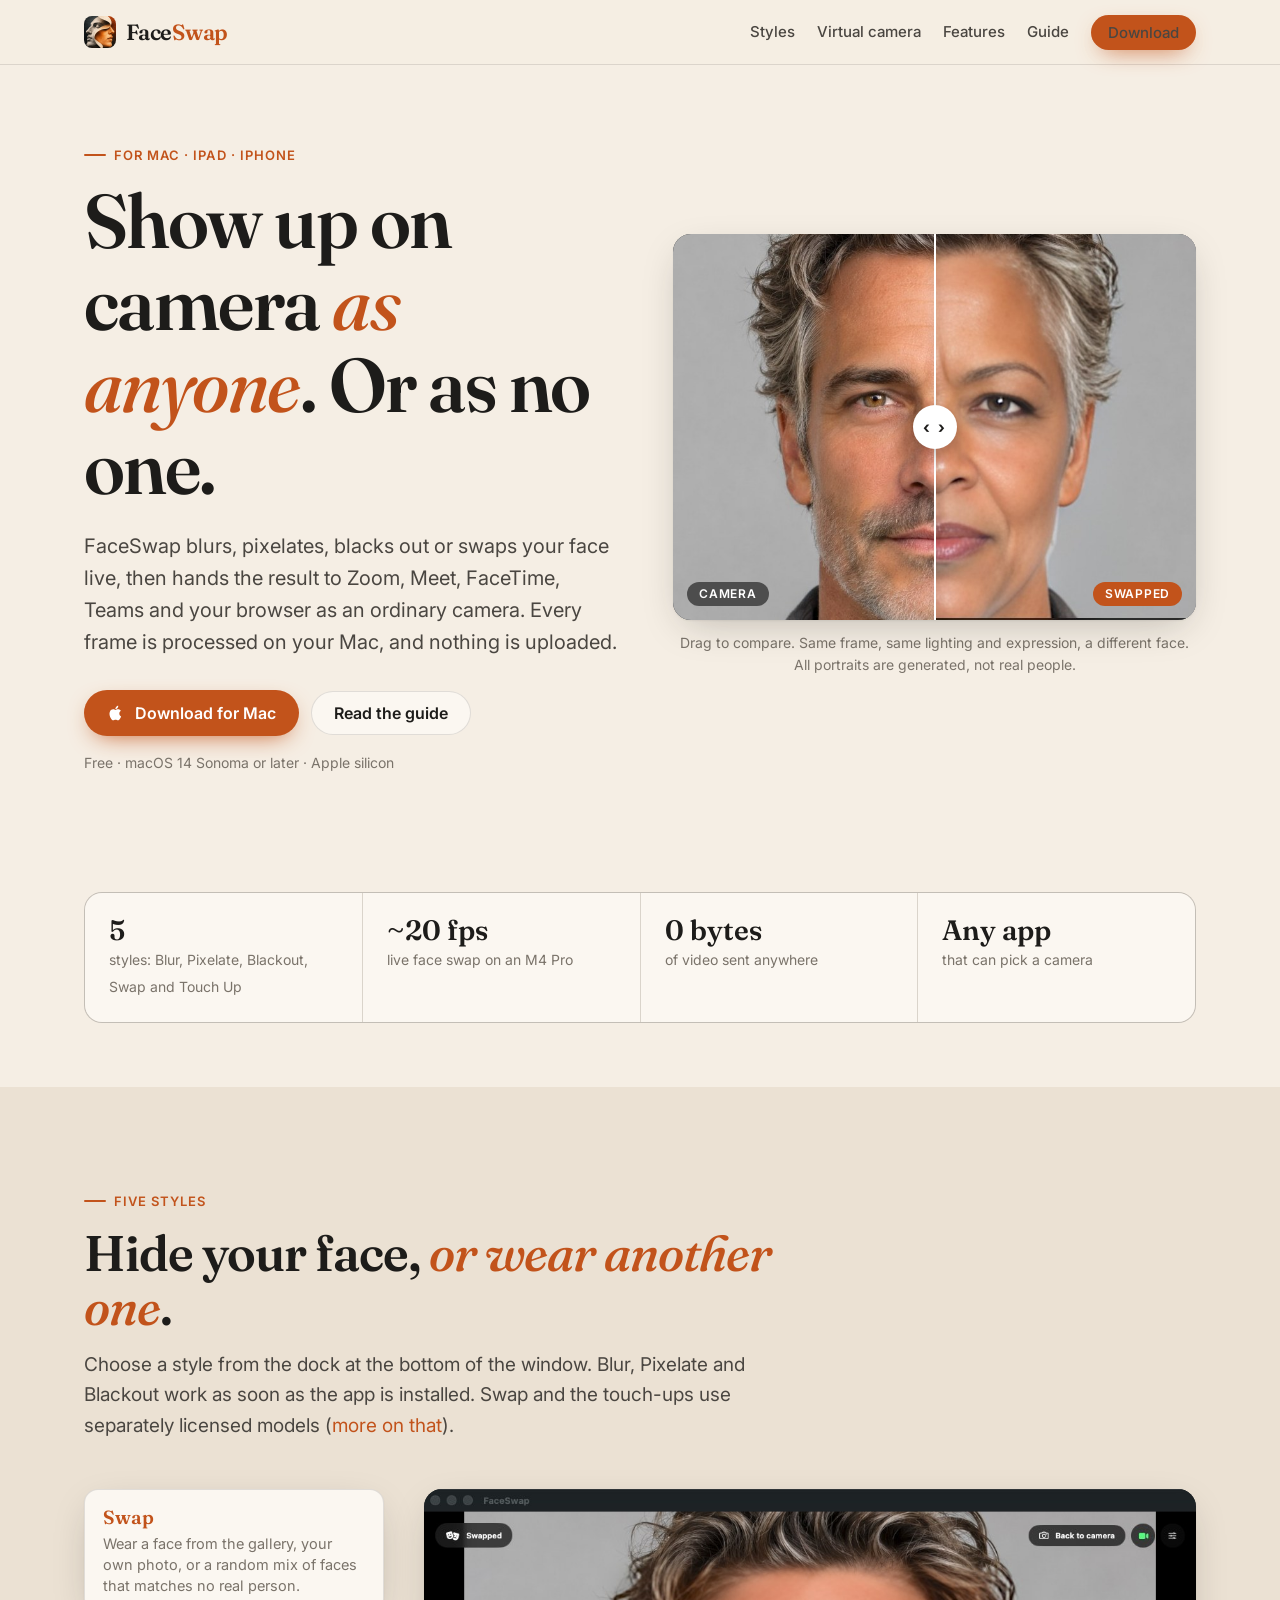
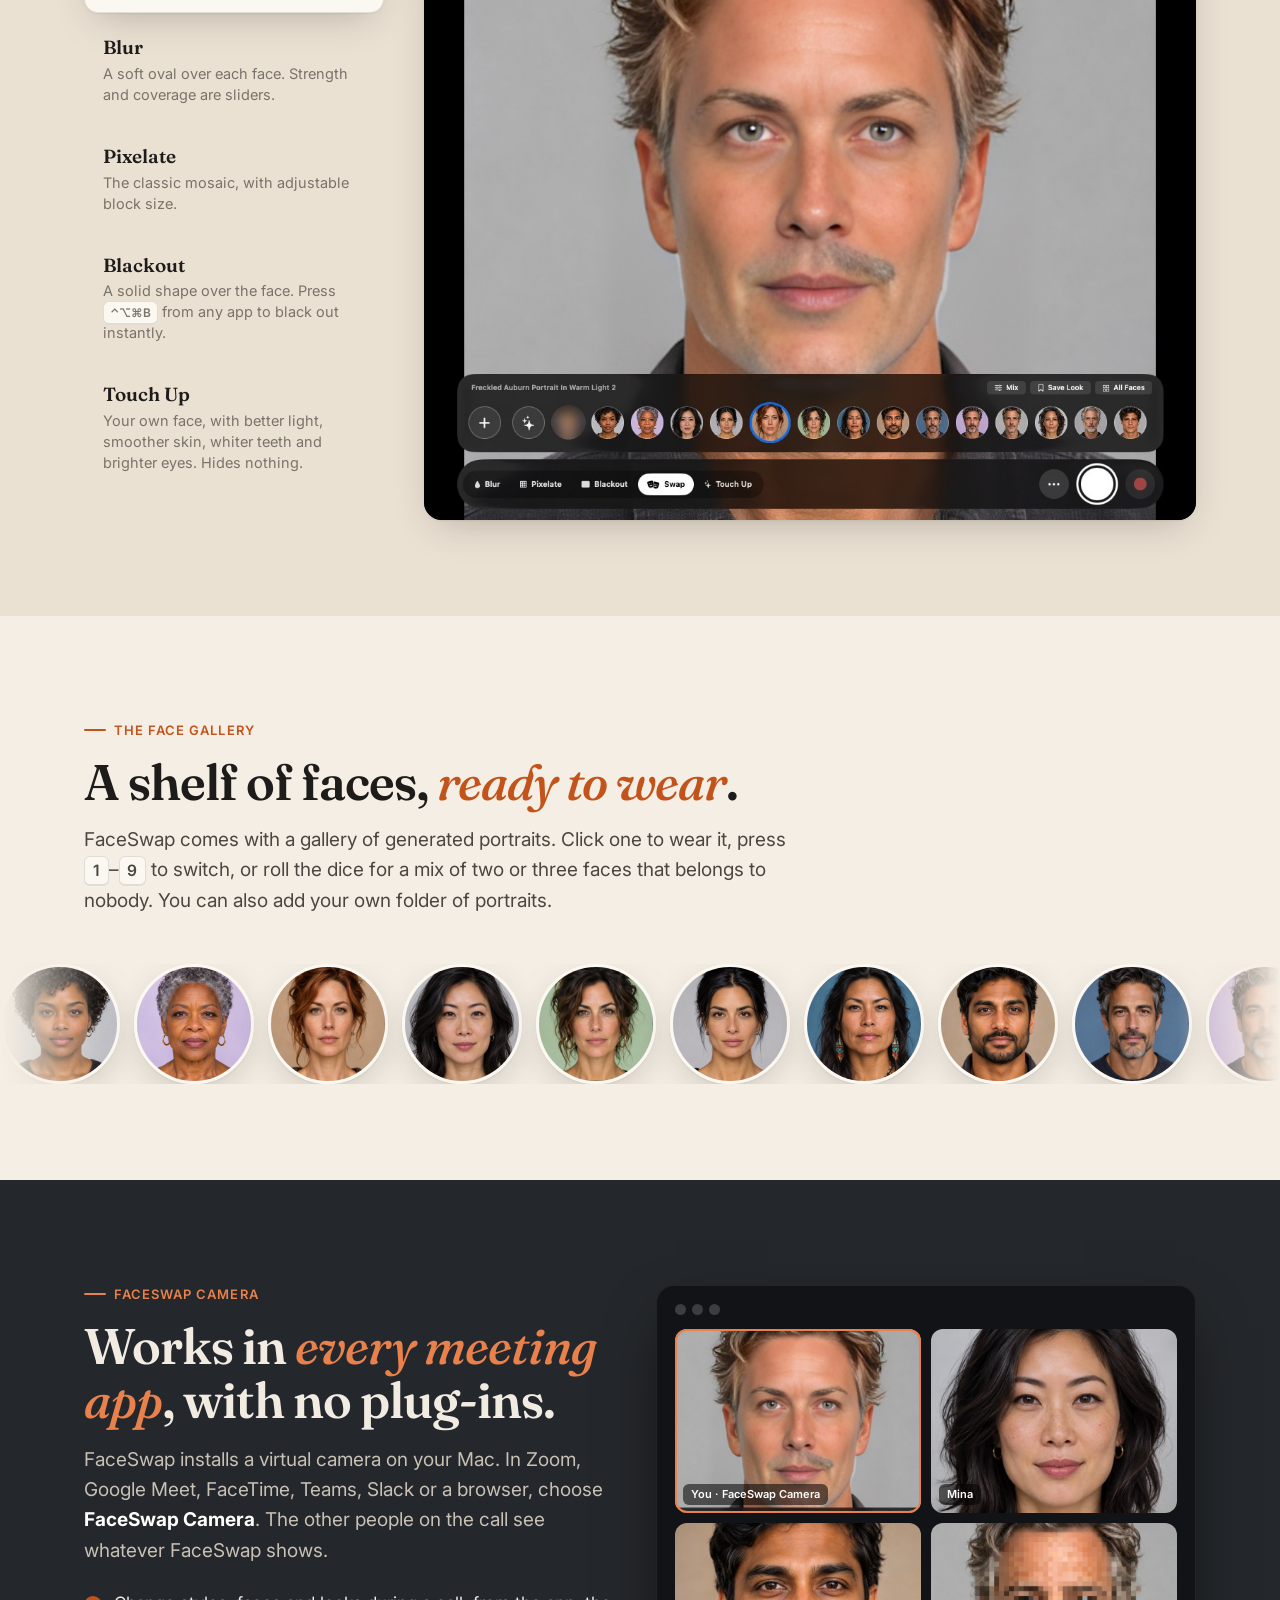
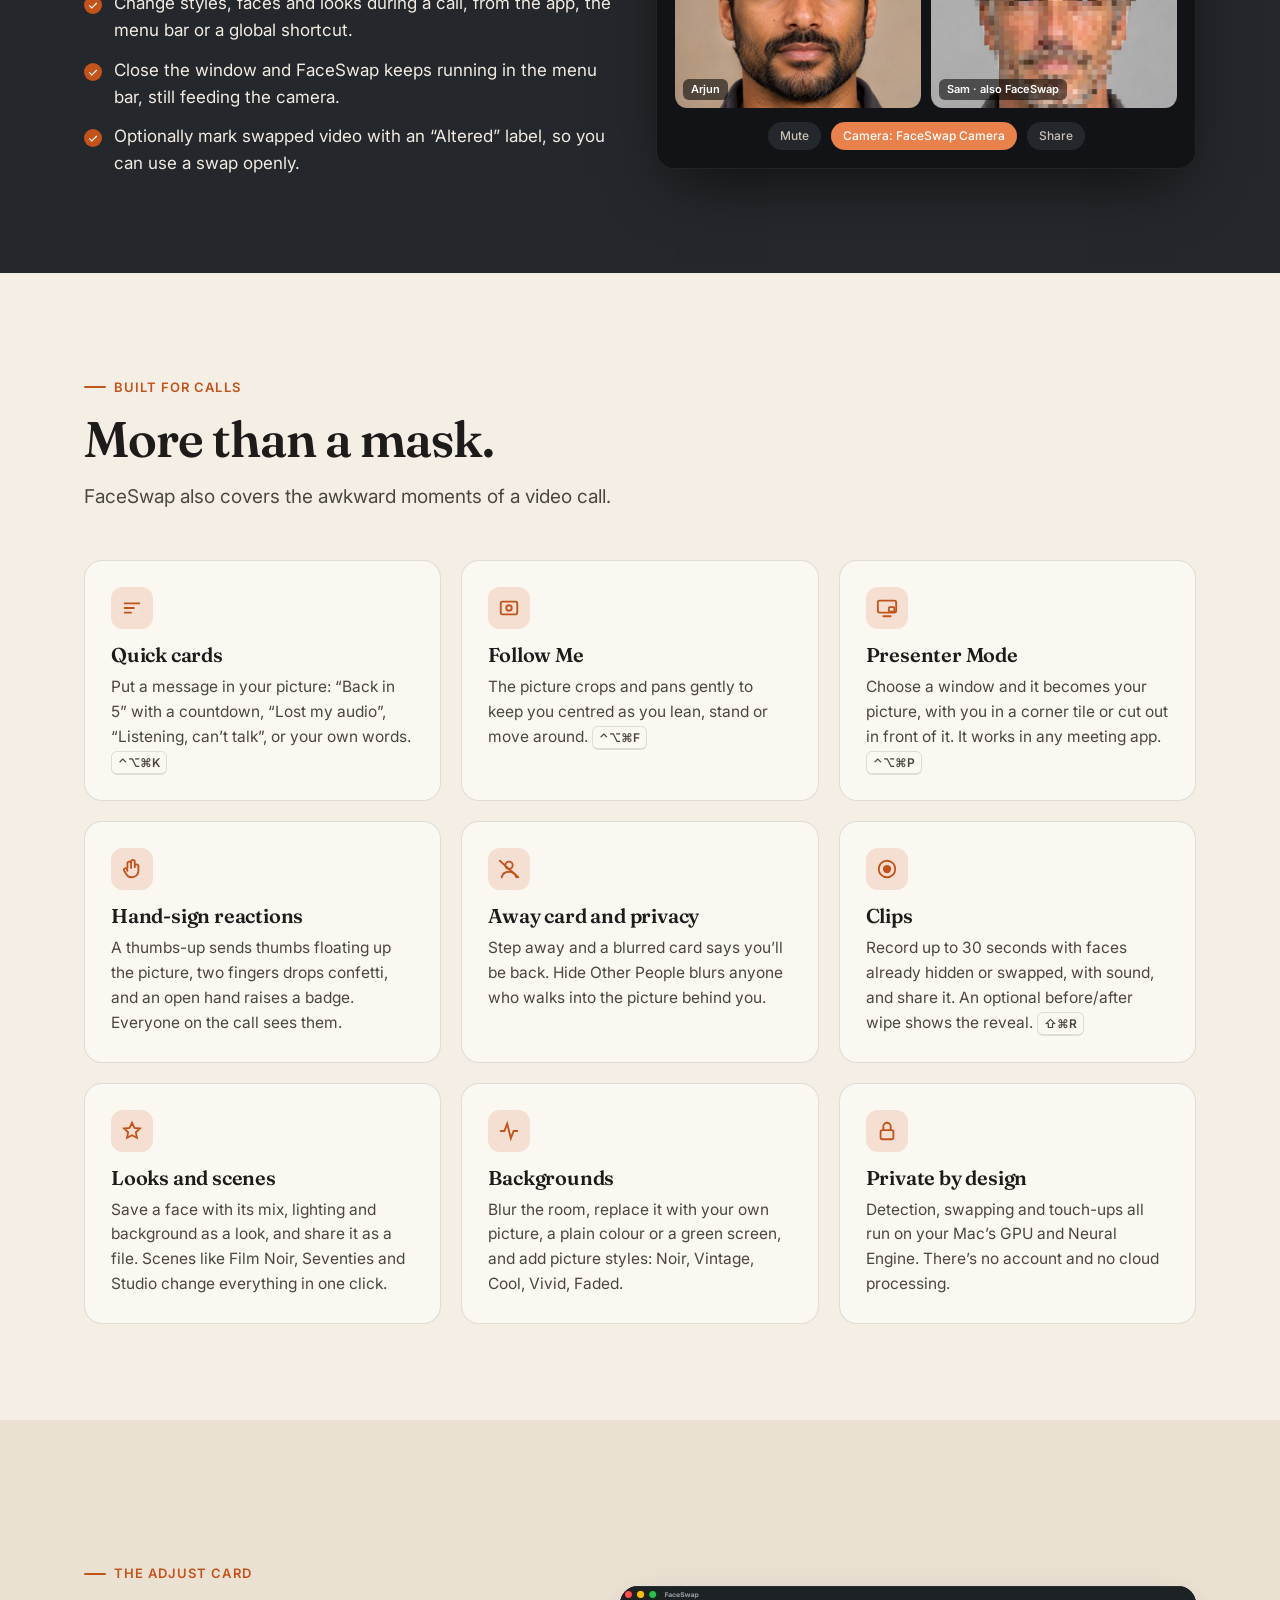
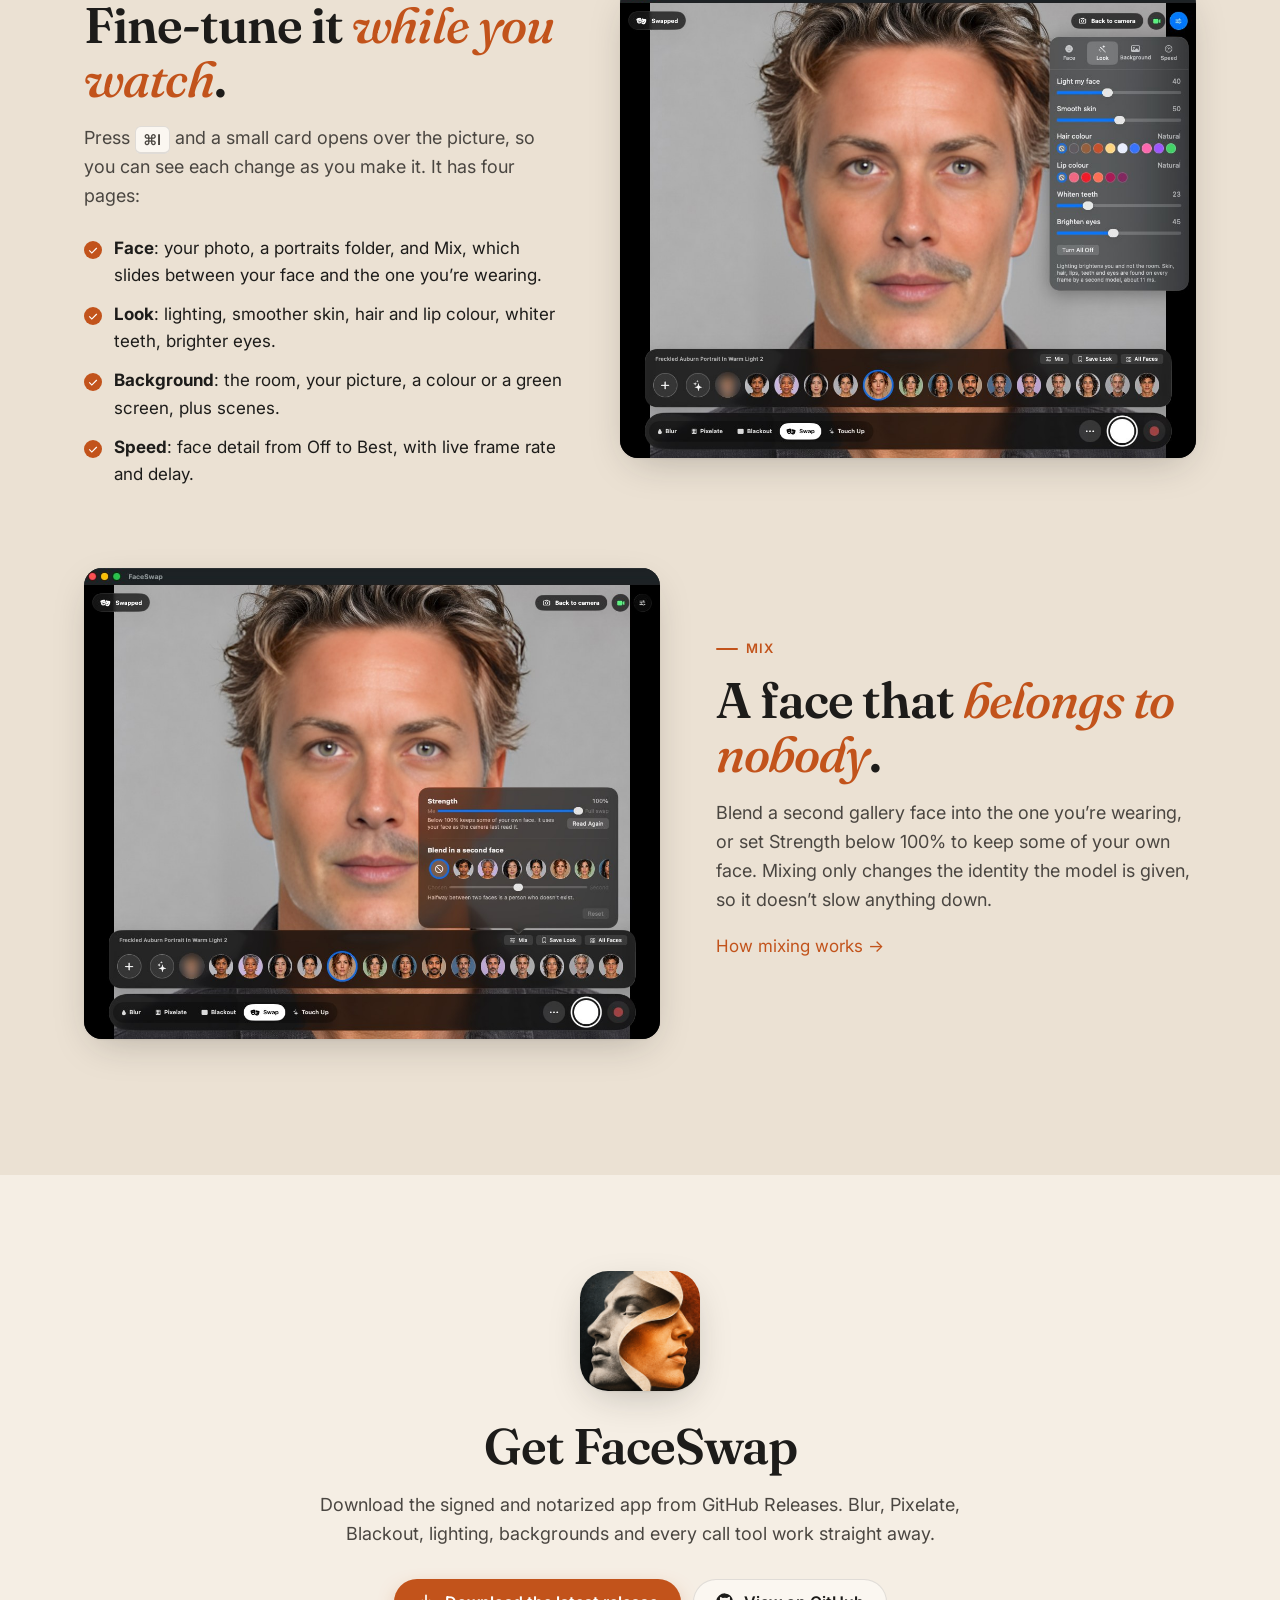
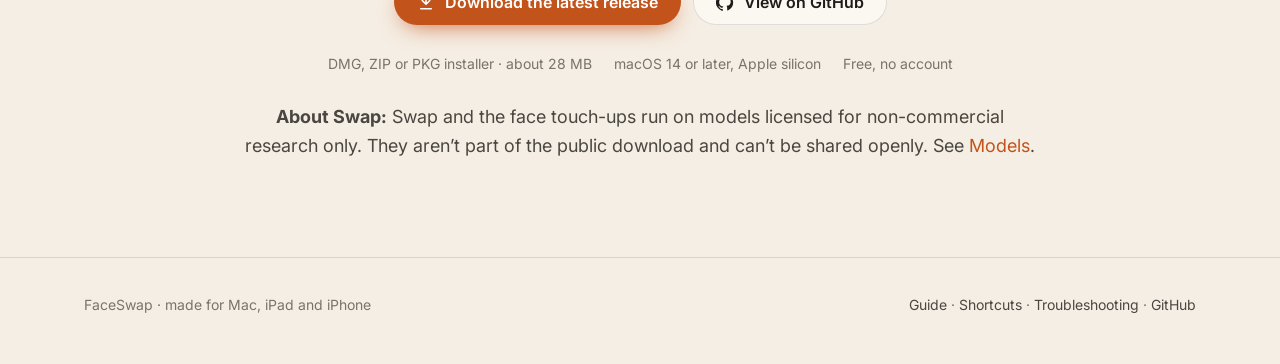
==== index.html @ 425179ad "FaceSwap website and guide Co-Authored-By: Claude Opus 5.5 <noreply@anthropic.com>" ====
<!doctype html>
<html lang="en">
<head>
<meta charset="utf-8">
<meta name="viewport" content="width=device-width, initial-scale=1">
<title>FaceSwap: hide or swap your face on any camera</title>
<meta name="description" content="FaceSwap is a native Mac app that blurs, pixelates, blacks out or swaps your face in real time, and gives Zoom, Meet, FaceTime and Teams a camera that shows the result. Everything runs on your Mac.">
<meta property="og:title" content="FaceSwap">
<meta property="og:description" content="Blur, pixelate, black out or swap your face in real time, in any video app. Runs entirely on your Mac.">
<meta property="og:image" content="img/og.jpg">
<meta name="twitter:card" content="summary_large_image">
<link rel="icon" href="img/favicon.png">
<link rel="preconnect" href="https://fonts.googleapis.com">
<link rel="preconnect" href="https://fonts.gstatic.com" crossorigin>
<link href="https://fonts.googleapis.com/css2?family=Fraunces:ital,opsz,wght@0,9..144,500;0,9..144,600;1,9..144,500&family=Inter:wght@400;500;600&display=swap" rel="stylesheet">
<link rel="stylesheet" href="style.css">
</head>
<body>

<nav class="nav">
  <div class="wrap">
    <a class="brand" href="index.html"><img src="img/icon-256.png" alt=""><span>Face<b>Swap</b></span></a>
    <div class="nav-links">
      <a class="hide-sm" href="#styles">Styles</a>
      <a class="hide-sm" href="#camera">Virtual camera</a>
      <a class="hide-sm" href="#features">Features</a>
      <a href="docs.html">Guide</a>
      <a class="btn btn-primary btn-sm" href="#download">Download</a>
    </div>
  </div>
</nav>

<header class="hero">
  <div class="wrap hero-grid">
    <div>
      <div class="eyebrow">For Mac · iPad · iPhone</div>
      <h1>Show up on camera <em>as anyone</em>. Or as no one.</h1>
      <p class="lede">FaceSwap blurs, pixelates, blacks out or swaps your face live, then hands the result to Zoom, Meet, FaceTime, Teams and your browser as an ordinary camera. Every frame is processed on your Mac, and nothing is uploaded.</p>
      <div class="cta-row">
        <a class="btn btn-primary" href="#download">
          <svg viewBox="0 0 24 24" fill="currentColor" aria-hidden="true"><path d="M16.4 12.6c0-2.4 2-3.6 2.1-3.7-1.1-1.7-2.9-1.9-3.5-1.9-1.5-.2-2.9.9-3.7.9-.8 0-1.9-.9-3.2-.8-1.6 0-3.1 1-4 2.4-1.7 3-.4 7.4 1.2 9.8.8 1.2 1.8 2.5 3 2.4 1.2 0 1.7-.8 3.1-.8 1.5 0 1.9.8 3.2.8 1.3 0 2.1-1.2 2.9-2.4.9-1.4 1.3-2.7 1.3-2.8 0 0-2.4-1-2.4-3.9zM14 5.4c.7-.8 1.1-1.9 1-3-1 0-2.1.7-2.8 1.5-.6.7-1.2 1.8-1 2.9 1 .1 2.1-.6 2.8-1.4z"/></svg>
          Download for Mac
        </a>
        <a class="btn btn-ghost" href="docs.html">Read the guide</a>
      </div>
      <p class="fine">Free · macOS 14 Sonoma or later · Apple silicon</p>
    </div>
    <div>
      <div class="compare" id="hero-compare" style="--pos:50%">
        <img src="img/hero-before.jpg" alt="The camera's own picture of a man with salt-and-pepper hair">
        <img class="after" src="img/hero-after.jpg" alt="The same picture with a different woman's face swapped in">
        <div class="handle"></div>
        <span class="tag l">Camera</span><span class="tag r">Swapped</span>
        <input type="range" min="0" max="100" value="50" aria-label="Drag to compare the camera picture with the swapped picture">
      </div>
      <p class="caption">Drag to compare. Same frame, same lighting and expression, a different face. All portraits are generated, not real people.</p>
    </div>
  </div>
</header>

<section class="tight">
  <div class="wrap">
    <div class="facts">
      <div><b>5</b><span>styles: Blur, Pixelate, Blackout, Swap and Touch Up</span></div>
      <div><b>~20 fps</b><span>live face swap on an M4 Pro</span></div>
      <div><b>0 bytes</b><span>of video sent anywhere</span></div>
      <div><b>Any app</b><span>that can pick a camera</span></div>
    </div>
  </div>
</section>

<section id="styles" class="band">
  <div class="wrap">
    <div class="section-head">
      <div class="eyebrow">Five styles</div>
      <h2>Hide your face, <em>or wear another one</em>.</h2>
      <p>Choose a style from the dock at the bottom of the window. Blur, Pixelate and Blackout work as soon as the app is installed. Swap and the touch-ups use separately licensed models (<a href="docs.html#models">more on that</a>).</p>
    </div>
    <div class="styles">
      <div class="style-list" role="tablist" aria-label="Styles">
        <button class="style-tab" role="tab" aria-selected="true" data-img="img/swap-auburn.jpg" data-alt="Swap style: a gallery face worn over the camera picture"><strong>Swap</strong><span>Wear a face from the gallery, your own photo, or a random mix of faces that matches no real person.</span></button>
        <button class="style-tab" role="tab" aria-selected="false" data-img="img/style-blur.jpg" data-alt="Blur style: the face is softly blurred"><strong>Blur</strong><span>A soft oval over each face. Strength and coverage are sliders.</span></button>
        <button class="style-tab" role="tab" aria-selected="false" data-img="img/style-pixelate.jpg" data-alt="Pixelate style: the face is broken into large blocks"><strong>Pixelate</strong><span>The classic mosaic, with adjustable block size.</span></button>
        <button class="style-tab" role="tab" aria-selected="false" data-img="img/style-blackout.jpg" data-alt="Blackout style: a solid black oval covers the face"><strong>Blackout</strong><span>A solid shape over the face. Press <kbd>⌃⌥⌘B</kbd> from any app to black out instantly.</span></button>
        <button class="style-tab" role="tab" aria-selected="false" data-img="img/style-touchup.jpg" data-alt="Touch Up style: your own face, lit and smoothed"><strong>Touch Up</strong><span>Your own face, with better light, smoother skin, whiter teeth and brighter eyes. Hides nothing.</span></button>
      </div>
      <div class="style-stage shot"><img id="style-img" src="img/swap-auburn.jpg" alt="Swap style: a gallery face worn over the camera picture" width="1093" height="894"></div>
    </div>
  </div>
</section>

<section>
  <div class="wrap">
    <div class="section-head">
      <div class="eyebrow">The face gallery</div>
      <h2>A shelf of faces, <em>ready to wear</em>.</h2>
      <p>FaceSwap comes with a gallery of generated portraits. Click one to wear it, press <kbd>1</kbd>–<kbd>9</kbd> to switch, or roll the dice for a mix of two or three faces that belongs to nobody. You can also add your own folder of portraits.</p>
    </div>
  </div>
  <div class="faces" aria-hidden="true">
    <div class="track" id="face-track"></div>
  </div>
</section>

<section id="camera" class="dark">
  <div class="wrap grid-2">
    <div>
      <div class="eyebrow" style="color:#e8814b">FaceSwap Camera</div>
      <h2>Works in <em>every meeting app</em>, with no plug-ins.</h2>
      <p style="font-size:19px;margin-top:18px">FaceSwap installs a virtual camera on your Mac. In Zoom, Google Meet, FaceTime, Teams, Slack or a browser, choose <strong style="color:#fff">FaceSwap Camera</strong>. The other people on the call see whatever FaceSwap shows.</p>
      <ul class="checks">
        <li>Change styles, faces and looks during a call, from the app, the menu bar or a global shortcut.</li>
        <li>Close the window and FaceSwap keeps running in the menu bar, still feeding the camera.</li>
        <li>Optionally mark swapped video with an “Altered” label, so you can use a swap openly.</li>
      </ul>
    </div>
    <div class="meet" aria-label="A video call with FaceSwap Camera chosen">
      <div class="meet-top"><i></i><i></i><i></i></div>
      <div class="meet-grid">
        <div class="meet-tile you"><img src="img/tile-swap.jpg" alt=""><b>You · FaceSwap Camera</b></div>
        <div class="meet-tile"><img src="img/faces/freckled-east-asian-woman-portrait-1.jpg" alt=""><b>Mina</b></div>
        <div class="meet-tile"><img src="img/faces/photorealistic-portrait-of-a-bearded-man-2.jpg" alt=""><b>Arjun</b></div>
        <div class="meet-tile"><img src="img/tile-pixelate.jpg" alt=""><b>Sam · also FaceSwap</b></div>
      </div>
      <div class="meet-bar"><span>Mute</span><span class="on">Camera: FaceSwap Camera</span><span>Share</span></div>
    </div>
  </div>
</section>

<section id="features">
  <div class="wrap">
    <div class="section-head">
      <div class="eyebrow">Built for calls</div>
      <h2>More than a mask.</h2>
      <p>FaceSwap also covers the awkward moments of a video call.</p>
    </div>
    <div class="grid-3">
      <div class="card">
        <div class="ico"><svg viewBox="0 0 24 24" fill="none" stroke="currentColor" stroke-width="2" stroke-linecap="round"><path d="M4 7h16M4 12h10M4 17h7"/></svg></div>
        <h3>Quick cards</h3>
        <p>Put a message in your picture: “Back in 5” with a countdown, “Lost my audio”, “Listening, can’t talk”, or your own words. <kbd>⌃⌥⌘K</kbd></p>
      </div>
      <div class="card">
        <div class="ico"><svg viewBox="0 0 24 24" fill="none" stroke="currentColor" stroke-width="2" stroke-linecap="round"><rect x="3" y="5" width="18" height="14" rx="2"/><circle cx="12" cy="12" r="3"/></svg></div>
        <h3>Follow Me</h3>
        <p>The picture crops and pans gently to keep you centred as you lean, stand or move around. <kbd>⌃⌥⌘F</kbd></p>
      </div>
      <div class="card">
        <div class="ico"><svg viewBox="0 0 24 24" fill="none" stroke="currentColor" stroke-width="2" stroke-linecap="round"><rect x="2" y="4" width="20" height="13" rx="2"/><rect x="14" y="11" width="6" height="5" rx="1"/><path d="M8 21h8"/></svg></div>
        <h3>Presenter Mode</h3>
        <p>Choose a window and it becomes your picture, with you in a corner tile or cut out in front of it. It works in any meeting app. <kbd>⌃⌥⌘P</kbd></p>
      </div>
      <div class="card">
        <div class="ico"><svg viewBox="0 0 24 24" fill="none" stroke="currentColor" stroke-width="2" stroke-linecap="round"><path d="M7 11V6a2 2 0 0 1 4 0v5M11 10V4a2 2 0 0 1 4 0v6M15 9a2 2 0 0 1 4 0v5a7 7 0 0 1-7 7h-1a6 6 0 0 1-5-3l-2.5-4a1.8 1.8 0 0 1 3-2L7 14"/></svg></div>
        <h3>Hand-sign reactions</h3>
        <p>A thumbs-up sends thumbs floating up the picture, two fingers drops confetti, and an open hand raises a badge. Everyone on the call sees them.</p>
      </div>
      <div class="card">
        <div class="ico"><svg viewBox="0 0 24 24" fill="none" stroke="currentColor" stroke-width="2" stroke-linecap="round"><circle cx="12" cy="8" r="4"/><path d="M4 21c1-4 4.5-6 8-6s7 2 8 6"/><path d="M2 3l20 18"/></svg></div>
        <h3>Away card and privacy</h3>
        <p>Step away and a blurred card says you’ll be back. Hide Other People blurs anyone who walks into the picture behind you.</p>
      </div>
      <div class="card">
        <div class="ico"><svg viewBox="0 0 24 24" fill="none" stroke="currentColor" stroke-width="2" stroke-linecap="round"><circle cx="12" cy="12" r="9"/><circle cx="12" cy="12" r="3.5" fill="currentColor"/></svg></div>
        <h3>Clips</h3>
        <p>Record up to 30 seconds with faces already hidden or swapped, with sound, and share it. An optional before/after wipe shows the reveal. <kbd>⇧⌘R</kbd></p>
      </div>
      <div class="card">
        <div class="ico"><svg viewBox="0 0 24 24" fill="none" stroke="currentColor" stroke-width="2" stroke-linecap="round"><path d="M12 3l2.6 5.6 6.1.7-4.5 4.2 1.2 6L12 16.6 6.6 19.5l1.2-6L3.3 9.3l6.1-.7z"/></svg></div>
        <h3>Looks and scenes</h3>
        <p>Save a face with its mix, lighting and background as a look, and share it as a file. Scenes like Film Noir, Seventies and Studio change everything in one click.</p>
      </div>
      <div class="card">
        <div class="ico"><svg viewBox="0 0 24 24" fill="none" stroke="currentColor" stroke-width="2" stroke-linecap="round"><path d="M3 12h4l3-8 4 16 3-8h4"/></svg></div>
        <h3>Backgrounds</h3>
        <p>Blur the room, replace it with your own picture, a plain colour or a green screen, and add picture styles: Noir, Vintage, Cool, Vivid, Faded.</p>
      </div>
      <div class="card">
        <div class="ico"><svg viewBox="0 0 24 24" fill="none" stroke="currentColor" stroke-width="2" stroke-linecap="round"><rect x="5" y="11" width="14" height="10" rx="2"/><path d="M8 11V7a4 4 0 0 1 8 0v4"/></svg></div>
        <h3>Private by design</h3>
        <p>Detection, swapping and touch-ups all run on your Mac’s GPU and Neural Engine. There’s no account and no cloud processing.</p>
      </div>
    </div>
  </div>
</section>

<section class="band">
  <div class="wrap">
    <div class="feature-row">
      <div class="text">
        <div class="eyebrow">The Adjust card</div>
        <h2>Fine-tune it <em>while you watch</em>.</h2>
        <p style="font-size:18px">Press <kbd>⌘I</kbd> and a small card opens over the picture, so you can see each change as you make it. It has four pages:</p>
        <ul class="checks">
          <li><strong>Face</strong>: your photo, a portraits folder, and Mix, which slides between your face and the one you’re wearing.</li>
          <li><strong>Look</strong>: lighting, smoother skin, hair and lip colour, whiter teeth, brighter eyes.</li>
          <li><strong>Background</strong>: the room, your picture, a colour or a green screen, plus scenes.</li>
          <li><strong>Speed</strong>: face detail from Off to Best, with live frame rate and delay.</li>
        </ul>
      </div>
      <div class="shot"><img src="img/adjust-look.jpg" alt="The Adjust card's Look page with lighting, hair colour, lip colour, teeth and eye sliders" loading="lazy" width="1093" height="894"></div>
    </div>
    <div class="feature-row flip">
      <div class="text">
        <div class="eyebrow">Mix</div>
        <h2>A face that <em>belongs to nobody</em>.</h2>
        <p style="font-size:18px">Blend a second gallery face into the one you’re wearing, or set Strength below 100% to keep some of your own face. Mixing only changes the identity the model is given, so it doesn’t slow anything down.</p>
        <p><a href="docs.html#mix">How mixing works →</a></p>
      </div>
      <div class="shot"><img src="img/mix.jpg" alt="The Mix panel with a Strength slider and a row of faces to blend in" loading="lazy" width="1093" height="894"></div>
    </div>
  </div>
</section>

<section id="download">
  <div class="wrap download">
    <img class="icon" src="img/icon-256.png" alt="FaceSwap app icon">
    <h2>Get FaceSwap</h2>
    <p>Download the signed and notarized app from GitHub Releases. Blur, Pixelate, Blackout, lighting, backgrounds and every call tool work straight away.</p>
    <div class="cta-row">
      <a class="btn btn-primary" href="https://github.com/mrlynn/FaceSwap-app/releases/latest">
        <svg viewBox="0 0 24 24" fill="none" stroke="currentColor" stroke-width="2.2" stroke-linecap="round" stroke-linejoin="round" aria-hidden="true"><path d="M12 3v12M7 10l5 5 5-5M5 21h14"/></svg>
        Download the latest release
      </a>
      <a class="btn btn-ghost" href="https://github.com/mrlynn/FaceSwap-app">
        <svg viewBox="0 0 24 24" fill="currentColor" aria-hidden="true"><path d="M12 .5a12 12 0 0 0-3.8 23.4c.6.1.8-.3.8-.6v-2c-3.3.7-4-1.6-4-1.6-.6-1.4-1.4-1.8-1.4-1.8-1-.7.1-.7.1-.7 1.2.1 1.8 1.2 1.8 1.2 1 1.8 2.8 1.3 3.5 1 .1-.8.4-1.3.7-1.6-2.7-.3-5.5-1.3-5.5-5.9 0-1.3.5-2.4 1.2-3.2 0-.4-.5-1.6.2-3.2 0 0 1-.3 3.3 1.2a11.5 11.5 0 0 1 6 0C17.3 4.6 18.3 5 18.3 5c.7 1.6.2 2.8.1 3.2.8.8 1.2 1.9 1.2 3.2 0 4.6-2.8 5.6-5.5 5.9.4.4.8 1.1.8 2.2v3.3c0 .3.2.7.8.6A12 12 0 0 0 12 .5z"/></svg>
        View on GitHub
      </a>
    </div>
    <div class="req">
      <span>DMG, ZIP or PKG installer · about 28 MB</span>
      <span>macOS 14 or later, Apple silicon</span>
      <span>Free, no account</span>
    </div>
    <p class="fine" style="max-width:44em;margin:28px auto 0"><strong>About Swap:</strong> Swap and the face touch-ups run on models licensed for non-commercial research only. They aren’t part of the public download and can’t be shared openly. See <a href="docs.html#models">Models</a>.</p>
  </div>
</section>

<footer>
  <div class="wrap">
    <span>FaceSwap · made for Mac, iPad and iPhone</span>
    <span><a href="docs.html">Guide</a> · <a href="docs.html#shortcuts">Shortcuts</a> · <a href="docs.html#troubleshooting">Troubleshooting</a> · <a href="https://github.com/mrlynn/FaceSwap-app">GitHub</a></span>
  </div>
</footer>

<script>
  // Before/after slider
  document.querySelectorAll('.compare').forEach(c => {
    const r = c.querySelector('input');
    r.addEventListener('input', () => c.style.setProperty('--pos', r.value + '%'));
  });

  // Style tabs
  const img = document.getElementById('style-img');
  const tabs = document.querySelectorAll('.style-tab');
  tabs.forEach(t => {
    const pre = new Image(); pre.src = t.dataset.img;
    t.addEventListener('click', () => {
      tabs.forEach(x => x.setAttribute('aria-selected', x === t));
      img.style.opacity = 0;
      setTimeout(() => { img.src = t.dataset.img; img.alt = t.dataset.alt; img.style.opacity = 1; }, 160);
    });
  });

  // Face strip (doubled so the loop is seamless)
  const faces = ["confident-natural-curls-studio-portrait-1","confident-woman-in-lavender-light-4","freckled-auburn-portrait-in-warm-light-2","freckled-east-asian-woman-portrait-1","freckled-woman-in-soft-sage-portrait-4","freckled-woman-in-soft-studio-light-3","indigenous-woman-with-beaded-jewelry-3","photorealistic-portrait-of-a-bearded-man-2","salt-and-pepper-portrait-on-blue-3","salt-and-pepper-portrait-on-lavender-5","salt-and-pepper-studio-portrait-1","serene-portrait-with-silver-hoops-5","silver-haired-man-in-studio-portrait-2","tousled-haired-man-in-studio-light-4","weathered-silver-haired-portrait-5"];
  const track = document.getElementById('face-track');
  [...faces, ...faces].forEach(f => {
    const i = document.createElement('img');
    i.src = 'img/faces/' + f + '.jpg'; i.alt = ''; i.loading = 'lazy';
    track.appendChild(i);
  });
</script>
</body>
</html>
---- style.css ----
/* FaceSwap site. Colours follow the app icon: paper, charcoal, burnt orange. */
:root {
  --paper: #f5eee4;
  --paper-2: #ebe1d3;
  --ink: #1d1c1a;
  --ink-2: #4a4641;
  --ink-3: #7a736a;
  --rust: #c2531b;
  --rust-2: #a3420f;
  --char: #24272b;
  --line: rgba(29, 28, 26, .12);
  --card: #fbf7f1;
  --shadow: 0 1px 2px rgba(29,28,26,.06), 0 12px 40px -12px rgba(29,28,26,.28);
  --serif: "Fraunces", "Iowan Old Style", Georgia, serif;
  --sans: "Inter", -apple-system, BlinkMacSystemFont, "Segoe UI", sans-serif;
  --radius: 18px;
  --max: 1160px;
}
@media (prefers-color-scheme: dark) {
  :root {
    --paper: #17171a;
    --paper-2: #1f1f23;
    --ink: #f1ebe2;
    --ink-2: #c9c1b6;
    --ink-3: #8e877d;
    --rust: #e0703a;
    --rust-2: #f08a55;
    --char: #0f1012;
    --line: rgba(241, 235, 226, .12);
    --card: #202024;
    --shadow: 0 1px 2px rgba(0,0,0,.3), 0 16px 48px -16px rgba(0,0,0,.7);
  }
}

* { box-sizing: border-box; }
html { scroll-behavior: smooth; -webkit-text-size-adjust: 100%; }
body {
  margin: 0;
  background: var(--paper);
  color: var(--ink);
  font: 17px/1.6 var(--sans);
  -webkit-font-smoothing: antialiased;
}
img { max-width: 100%; display: block; }
a { color: var(--rust); text-decoration: none; }
a:hover { text-decoration: underline; text-underline-offset: 3px; }
kbd {
  font: 600 .82em/1 var(--sans);
  padding: .25em .5em;
  border: 1px solid var(--line);
  border-bottom-width: 2px;
  border-radius: 6px;
  background: var(--card);
  white-space: nowrap;
}
code { font: .88em ui-monospace, SFMono-Regular, Menlo, monospace; background: var(--paper-2); padding: .1em .35em; border-radius: 5px; }

.wrap { max-width: var(--max); margin: 0 auto; padding: 0 24px; }
@media (max-width: 640px) { .wrap { padding: 0 16px; } }

/* Nav */
.nav {
  position: sticky; top: 0; z-index: 50;
  background: color-mix(in srgb, var(--paper) 86%, transparent);
  backdrop-filter: saturate(1.4) blur(14px);
  -webkit-backdrop-filter: saturate(1.4) blur(14px);
  border-bottom: 1px solid var(--line);
}
.nav .wrap { display: flex; align-items: center; gap: 24px; height: 64px; }
.brand { display: flex; align-items: center; gap: 10px; color: var(--ink); font: 600 22px/1 var(--serif); letter-spacing: -.01em; }
.brand:hover { text-decoration: none; }
.brand img { width: 32px; height: 32px; border-radius: 8px; }
.brand b { color: var(--rust); font-weight: 600; }
.nav-links { display: flex; gap: 22px; margin-left: auto; align-items: center; }
.nav-links a { color: var(--ink-2); font-size: 15px; font-weight: 500; }
.nav-links a:hover { color: var(--ink); text-decoration: none; }
@media (max-width: 760px) { .nav-links a.hide-sm { display: none; } }

.btn {
  display: inline-flex; align-items: center; gap: 10px;
  padding: 13px 22px; border-radius: 999px;
  font: 600 16px/1 var(--sans);
  border: 1px solid transparent; cursor: pointer;
  transition: transform .15s ease, background .15s ease, box-shadow .15s ease;
}
.btn:hover { text-decoration: none; transform: translateY(-1px); }
.btn-primary { background: var(--rust); color: #fff; box-shadow: 0 8px 24px -10px var(--rust); }
.btn-primary:hover { background: var(--rust-2); }
.btn-ghost { color: var(--ink); border-color: var(--line); background: var(--card); }
.btn-sm { padding: 9px 16px; font-size: 14px; }
.btn svg { width: 18px; height: 18px; flex: none; }

/* Hero */
.hero { padding: 72px 0 40px; overflow: hidden; }
.hero-grid { display: grid; grid-template-columns: 1.02fr 1fr; gap: 56px; align-items: center; }
@media (max-width: 920px) { .hero-grid { grid-template-columns: 1fr; gap: 40px; } }
.eyebrow { display: inline-flex; align-items: center; gap: 8px; font: 600 13px/1 var(--sans); letter-spacing: .08em; text-transform: uppercase; color: var(--rust); margin-bottom: 18px; }
.eyebrow::before { content: ""; width: 22px; height: 2px; background: currentColor; border-radius: 2px; }
h1, h2, h3 { font-family: var(--serif); font-weight: 600; letter-spacing: -.02em; line-height: 1.08; margin: 0; }
h1 { font-size: clamp(42px, 6.4vw, 76px); }
h1 em, h2 em { font-style: italic; color: var(--rust); font-weight: 500; }
h2 { font-size: clamp(32px, 4.2vw, 50px); }
h3 { font-size: 23px; letter-spacing: -.01em; line-height: 1.2; }
.lede { font-size: 20px; color: var(--ink-2); max-width: 34em; margin: 22px 0 32px; }
.cta-row { display: flex; flex-wrap: wrap; gap: 12px; align-items: center; }
.fine { font-size: 14px; color: var(--ink-3); margin-top: 16px; }

/* Before / after */
.compare {
  position: relative; border-radius: var(--radius); overflow: hidden;
  box-shadow: var(--shadow); aspect-ratio: 820 / 605; user-select: none; touch-action: pan-y;
  background: var(--char);
}
.compare img { position: absolute; inset: 0; width: 100%; height: 100%; object-fit: cover; }
.compare .after { clip-path: inset(0 0 0 var(--pos, 50%)); }
.compare .handle {
  position: absolute; top: 0; bottom: 0; left: var(--pos, 50%); width: 2px; background: #fff;
  transform: translateX(-1px); box-shadow: 0 0 12px rgba(0,0,0,.35); pointer-events: none;
}
.compare .handle::after {
  content: "‹ ›"; position: absolute; top: 50%; left: 50%; transform: translate(-50%,-50%);
  width: 44px; height: 44px; border-radius: 50%; background: #fff; color: var(--ink);
  display: grid; place-items: center; font: 700 16px/1 var(--sans); letter-spacing: 2px;
  box-shadow: 0 6px 20px rgba(0,0,0,.3);
}
.compare input { position: absolute; inset: 0; width: 100%; height: 100%; opacity: 0; cursor: ew-resize; margin: 0; }
.compare .tag {
  position: absolute; bottom: 14px; padding: 6px 12px; border-radius: 999px; font: 600 12px/1 var(--sans);
  letter-spacing: .06em; text-transform: uppercase; background: rgba(0,0,0,.55); color: #fff; backdrop-filter: blur(8px);
  pointer-events: none;
}
.compare .tag.l { left: 14px; } .compare .tag.r { right: 14px; background: var(--rust); }
.caption { font-size: 14px; color: var(--ink-3); margin-top: 12px; text-align: center; }

/* Sections */
section { padding: 96px 0; }
section.tight { padding: 64px 0; }
.section-head { max-width: 720px; margin-bottom: 48px; }
.section-head p { font-size: 19px; color: var(--ink-2); margin: 16px 0 0; }
.band { background: var(--paper-2); }
.dark { background: var(--char); color: #f1ebe2; }
.dark .section-head p, .dark p { color: #c9c1b6; }
.dark h2 em { color: #e8814b; }

/* Strip of logos/facts */
.facts { display: grid; grid-template-columns: repeat(4, 1fr); gap: 1px; background: var(--line); border: 1px solid var(--line); border-radius: var(--radius); overflow: hidden; }
.facts div { background: var(--card); padding: 22px 24px; }
.facts b { display: block; font: 600 28px/1.1 var(--serif); color: var(--ink); }
.facts span { font-size: 14px; color: var(--ink-3); }
@media (max-width: 760px) { .facts { grid-template-columns: repeat(2, 1fr); } }

/* Style tabs */
.styles { display: grid; grid-template-columns: 300px 1fr; gap: 40px; align-items: start; }
@media (max-width: 920px) { .styles { grid-template-columns: 1fr; } }
.style-list { display: flex; flex-direction: column; gap: 6px; }
@media (max-width: 920px) { .style-list { flex-direction: row; overflow-x: auto; padding-bottom: 6px; scrollbar-width: none; } }
.style-tab {
  text-align: left; border: 1px solid transparent; background: transparent; color: inherit; cursor: pointer;
  padding: 16px 18px; border-radius: 14px; font: inherit; transition: background .15s;
}
.style-tab strong { display: block; font: 600 19px/1.2 var(--serif); }
.style-tab span { display: block; font-size: 14.5px; color: var(--ink-3); margin-top: 4px; line-height: 1.45; }
.style-tab:hover { background: var(--card); }
.style-tab[aria-selected="true"] { background: var(--card); border-color: var(--line); box-shadow: var(--shadow); }
.style-tab[aria-selected="true"] strong { color: var(--rust); }
@media (max-width: 920px) { .style-tab { flex: none; padding: 10px 16px; } .style-tab span { display: none; } }
.shot { border-radius: var(--radius); overflow: hidden; box-shadow: var(--shadow); background: var(--char); }
.shot img { width: 100%; height: auto; }
.style-stage { position: relative; }
.style-stage img { transition: opacity .25s ease; }

/* Face strip */
.faces { display: flex; gap: 14px; overflow: hidden; mask-image: linear-gradient(90deg, transparent, #000 8%, #000 92%, transparent); }
.faces .track { display: flex; gap: 14px; animation: drift 60s linear infinite; }
.faces img { width: 120px; height: 120px; border-radius: 50%; object-fit: cover; border: 3px solid var(--card); box-shadow: var(--shadow); flex: none; }
@keyframes drift { to { transform: translateX(-50%); } }
@media (prefers-reduced-motion: reduce) { .faces .track { animation: none; } }

/* Feature cards */
.grid-3 { display: grid; grid-template-columns: repeat(3, 1fr); gap: 20px; }
.grid-2 { display: grid; grid-template-columns: repeat(2, 1fr); gap: 32px; align-items: center; }
@media (max-width: 920px) { .grid-3 { grid-template-columns: 1fr 1fr; } .grid-2 { grid-template-columns: 1fr; } }
@media (max-width: 600px) { .grid-3 { grid-template-columns: 1fr; } }
.card { background: var(--card); border: 1px solid var(--line); border-radius: var(--radius); padding: 26px; }
.card h3 { font-size: 20px; margin: 14px 0 8px; }
.card p { margin: 0; color: var(--ink-2); font-size: 15.5px; }
.card .ico { width: 42px; height: 42px; border-radius: 12px; display: grid; place-items: center; background: color-mix(in srgb, var(--rust) 14%, transparent); color: var(--rust); }
.card .ico svg { width: 22px; height: 22px; }
.card kbd { font-size: 12px; }
.dark .card { background: #2c2f34; border-color: rgba(255,255,255,.08); }
.dark .card p { color: #c9c1b6; }
.dark .card h3 { color: #f5eee4; }

/* Meeting app illustration */
.meet {
  border-radius: var(--radius); background: #111316; padding: 18px; box-shadow: 0 24px 60px -20px rgba(0,0,0,.7);
  border: 1px solid rgba(255,255,255,.07);
}
.meet-top { display: flex; gap: 6px; margin-bottom: 14px; }
.meet-top i { width: 11px; height: 11px; border-radius: 50%; background: #3a3d42; }
.meet-grid { display: grid; grid-template-columns: 1fr 1fr; gap: 10px; }
.meet-tile { position: relative; border-radius: 12px; overflow: hidden; aspect-ratio: 4/3; background: #2a2d31; }
.meet-tile img { width: 100%; height: 100%; object-fit: cover; }
.meet-tile.you { outline: 2px solid #e8814b; outline-offset: -2px; }
.meet-tile b { position: absolute; left: 8px; bottom: 8px; font: 600 11px/1 var(--sans); color: #fff; background: rgba(0,0,0,.55); padding: 5px 8px; border-radius: 6px; }
.meet-bar { display: flex; justify-content: center; align-items: center; gap: 10px; margin-top: 14px; }
.meet-bar span { font: 500 12px/1 var(--sans); color: #c9c1b6; background: #24272b; padding: 8px 12px; border-radius: 999px; }
.meet-bar span.on { background: #e8814b; color: #fff; }
.checks { list-style: none; padding: 0; margin: 24px 0 0; display: grid; gap: 12px; }
.checks li { padding-left: 30px; position: relative; }
.checks li::before { content: ""; position: absolute; left: 0; top: .35em; width: 18px; height: 18px; border-radius: 50%; background: var(--rust) url("data:image/svg+xml,%3Csvg xmlns='http://www.w3.org/2000/svg' viewBox='0 0 20 20' fill='white'%3E%3Cpath d='M8 13.6 4.4 10l-1.4 1.4L8 16.4l9-9L15.6 6z'/%3E%3C/svg%3E") center/12px no-repeat; }

/* Screenshot rows */
.feature-row { display: grid; grid-template-columns: 1fr 1.2fr; gap: 56px; align-items: center; padding: 40px 0; }
.feature-row.flip { grid-template-columns: 1.2fr 1fr; }
.feature-row.flip .text { order: 2; }
@media (max-width: 920px) { .feature-row, .feature-row.flip { grid-template-columns: 1fr; gap: 28px; } .feature-row.flip .text { order: 0; } }
.feature-row p { color: var(--ink-2); }

/* Download */
.download { text-align: center; }
.download .icon { width: 120px; height: 120px; border-radius: 28px; margin: 0 auto 28px; box-shadow: var(--shadow); }
.download p { max-width: 40em; margin: 18px auto 30px; color: var(--ink-2); font-size: 18px; }
.download .cta-row { justify-content: center; }
.req { display: flex; flex-wrap: wrap; justify-content: center; gap: 10px 22px; margin-top: 28px; font-size: 14px; color: var(--ink-3); }

footer { border-top: 1px solid var(--line); padding: 36px 0 48px; font-size: 14px; color: var(--ink-3); }
footer .wrap { display: flex; flex-wrap: wrap; gap: 16px 32px; justify-content: space-between; }
footer a { color: var(--ink-2); }

/* ───────── Docs ───────── */
.docs { display: grid; grid-template-columns: 240px minmax(0, 1fr); gap: 56px; padding: 48px 0 96px; }
@media (max-width: 920px) { .docs { grid-template-columns: 1fr; gap: 24px; } }
.toc { position: sticky; top: 88px; align-self: start; max-height: calc(100vh - 110px); overflow: auto; font-size: 14.5px; }
@media (max-width: 920px) { .toc { position: static; max-height: none; border: 1px solid var(--line); border-radius: 14px; padding: 6px 16px; background: var(--card); } .toc details:not([open]) ol { display: none; } }
.toc summary { font: 600 13px/1 var(--sans); letter-spacing: .08em; text-transform: uppercase; color: var(--ink-3); padding: 10px 0; cursor: pointer; list-style: none; }
.toc ol { list-style: none; padding: 0; margin: 0 0 8px; }
.toc a { display: block; padding: 6px 12px; color: var(--ink-2); border-left: 2px solid var(--line); }
.toc a:hover { color: var(--ink); text-decoration: none; border-color: var(--ink-3); }
.toc a.active { color: var(--rust); border-color: var(--rust); font-weight: 600; }
.doc { max-width: 760px; }
.doc h1 { font-size: clamp(38px, 5vw, 56px); }
.doc > p.intro { font-size: 20px; color: var(--ink-2); margin: 18px 0 8px; }
.doc h2 { font-size: 34px; margin: 72px 0 16px; padding-top: 12px; scroll-margin-top: 84px; }
.doc h3 { margin: 36px 0 10px; scroll-margin-top: 84px; }
.doc p, .doc li { color: var(--ink-2); }
.doc strong { color: var(--ink); }
.doc ol.steps { counter-reset: s; list-style: none; padding: 0; }
.doc ol.steps > li { counter-increment: s; position: relative; padding: 0 0 18px 48px; }
.doc ol.steps > li::before {
  content: counter(s); position: absolute; left: 0; top: -2px; width: 32px; height: 32px; border-radius: 50%;
  background: var(--rust); color: #fff; display: grid; place-items: center; font: 600 15px/1 var(--sans);
}
.doc figure { margin: 28px 0; }
.doc figure .shot { box-shadow: var(--shadow); }
.doc figcaption { font-size: 14px; color: var(--ink-3); margin-top: 10px; }
.note { border-left: 3px solid var(--rust); background: var(--card); padding: 14px 18px; border-radius: 0 12px 12px 0; margin: 22px 0; font-size: 15.5px; }
.note p { margin: 0; }
.note strong { color: var(--rust); }
table { width: 100%; border-collapse: collapse; margin: 20px 0; font-size: 15px; }
th, td { text-align: left; padding: 10px 12px; border-bottom: 1px solid var(--line); vertical-align: top; }
th { font-weight: 600; color: var(--ink); font-size: 13px; letter-spacing: .04em; text-transform: uppercase; }
td { color: var(--ink-2); }
.table-wrap { overflow-x: auto; }
.two-shots { display: grid; grid-template-columns: 1fr 1fr; gap: 16px; }
@media (max-width: 600px) { .two-shots { grid-template-columns: 1fr; } }
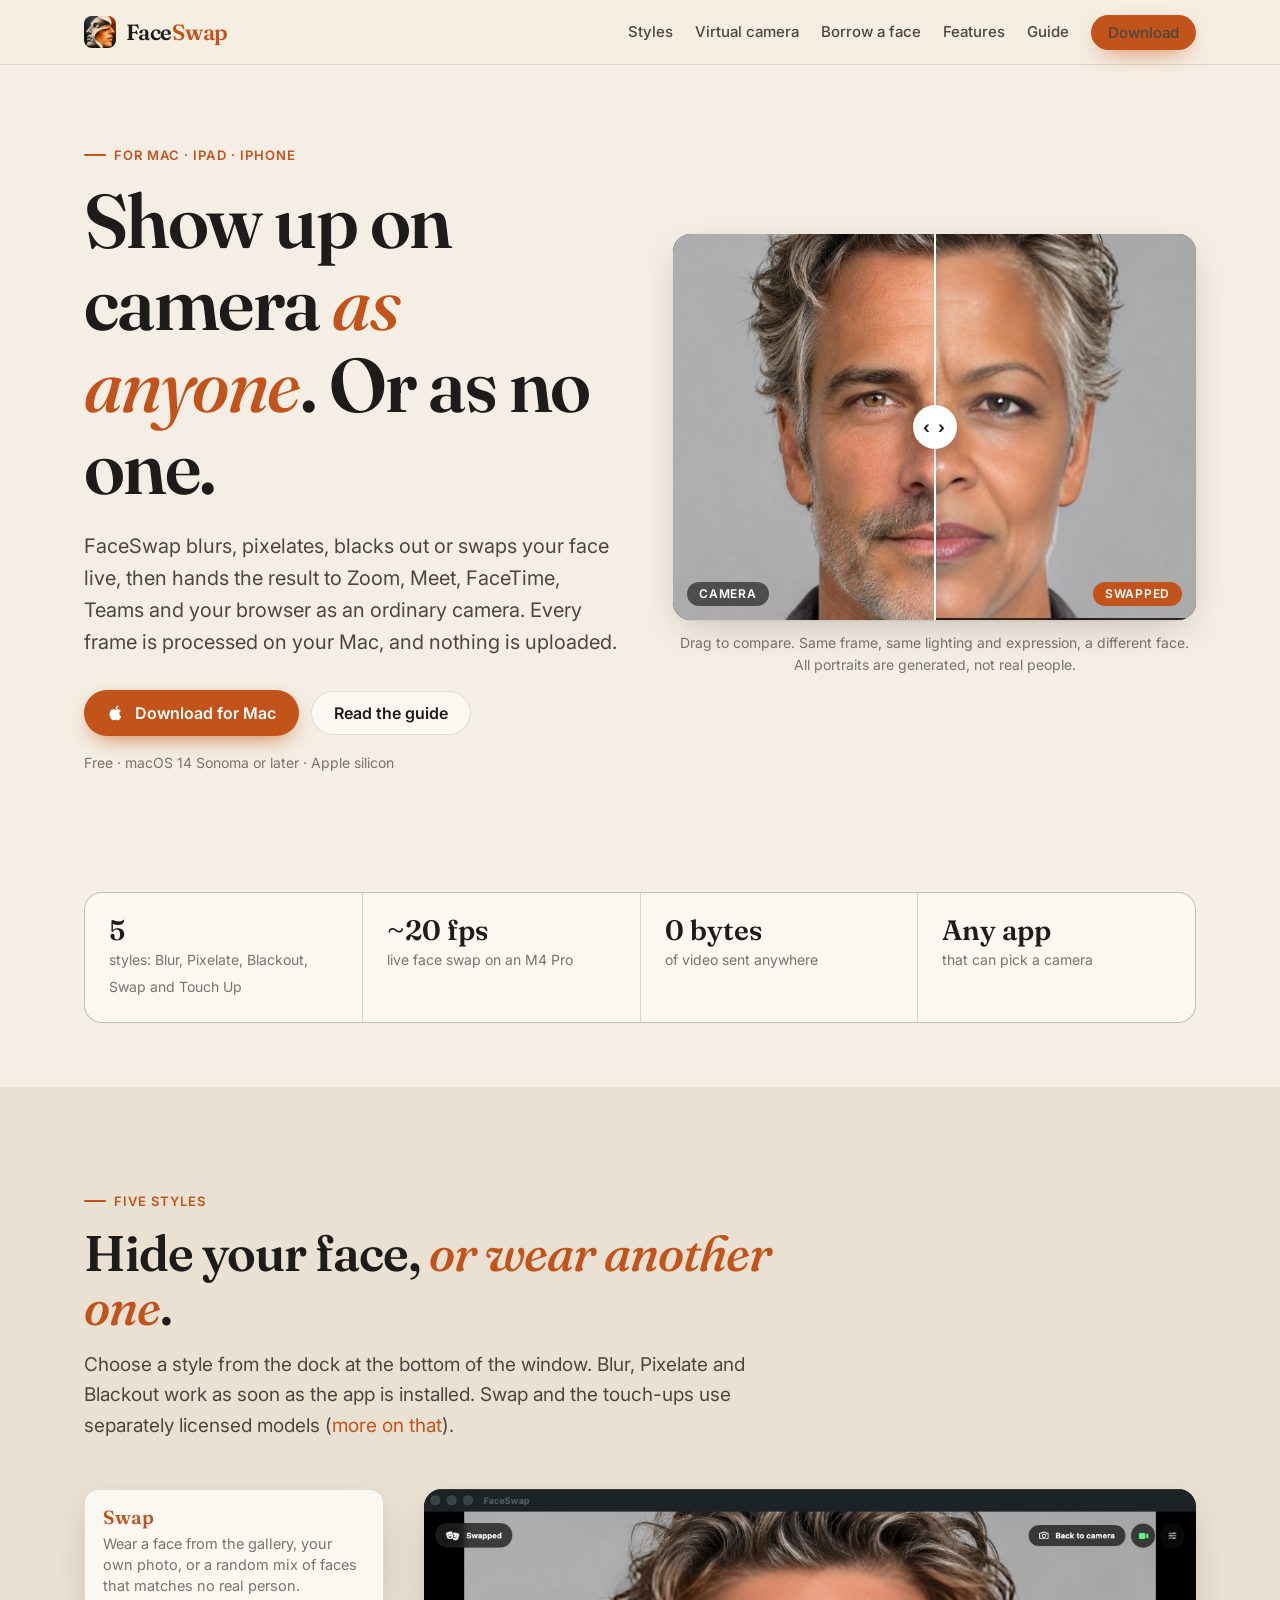
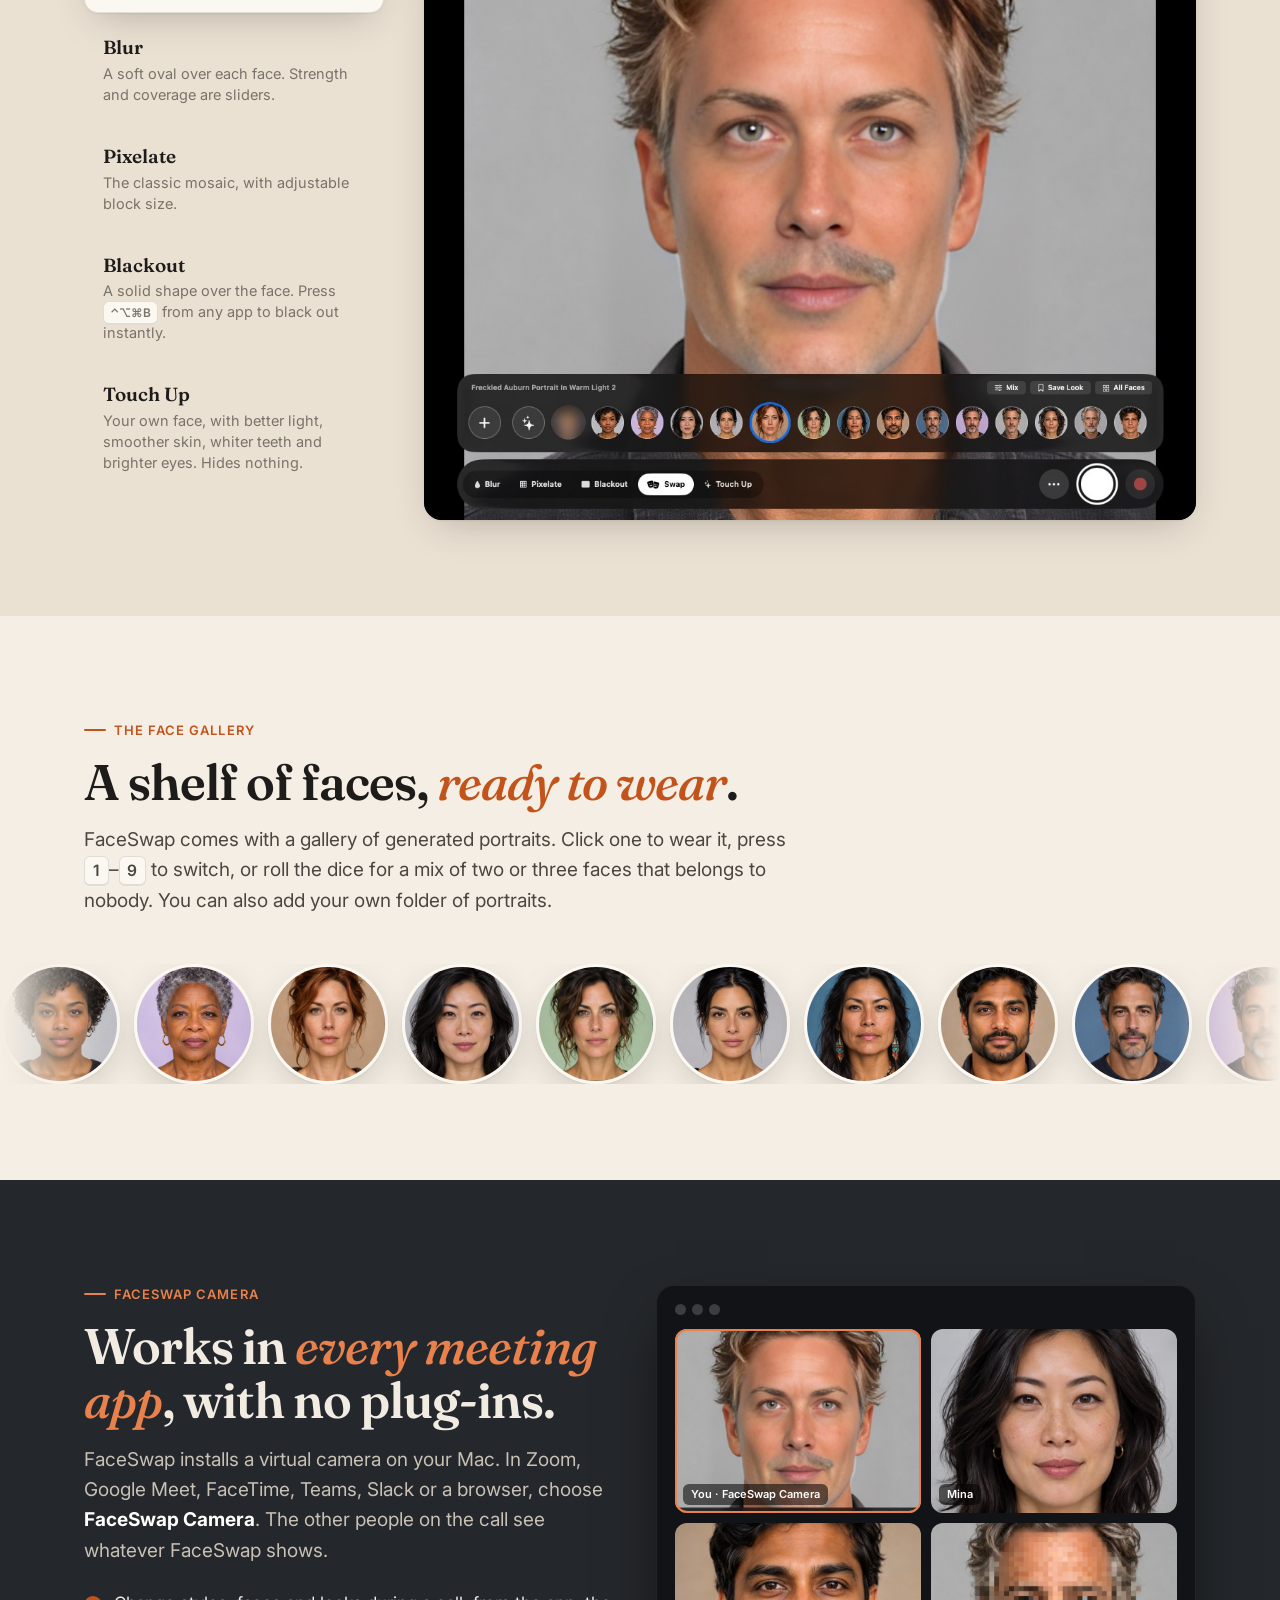
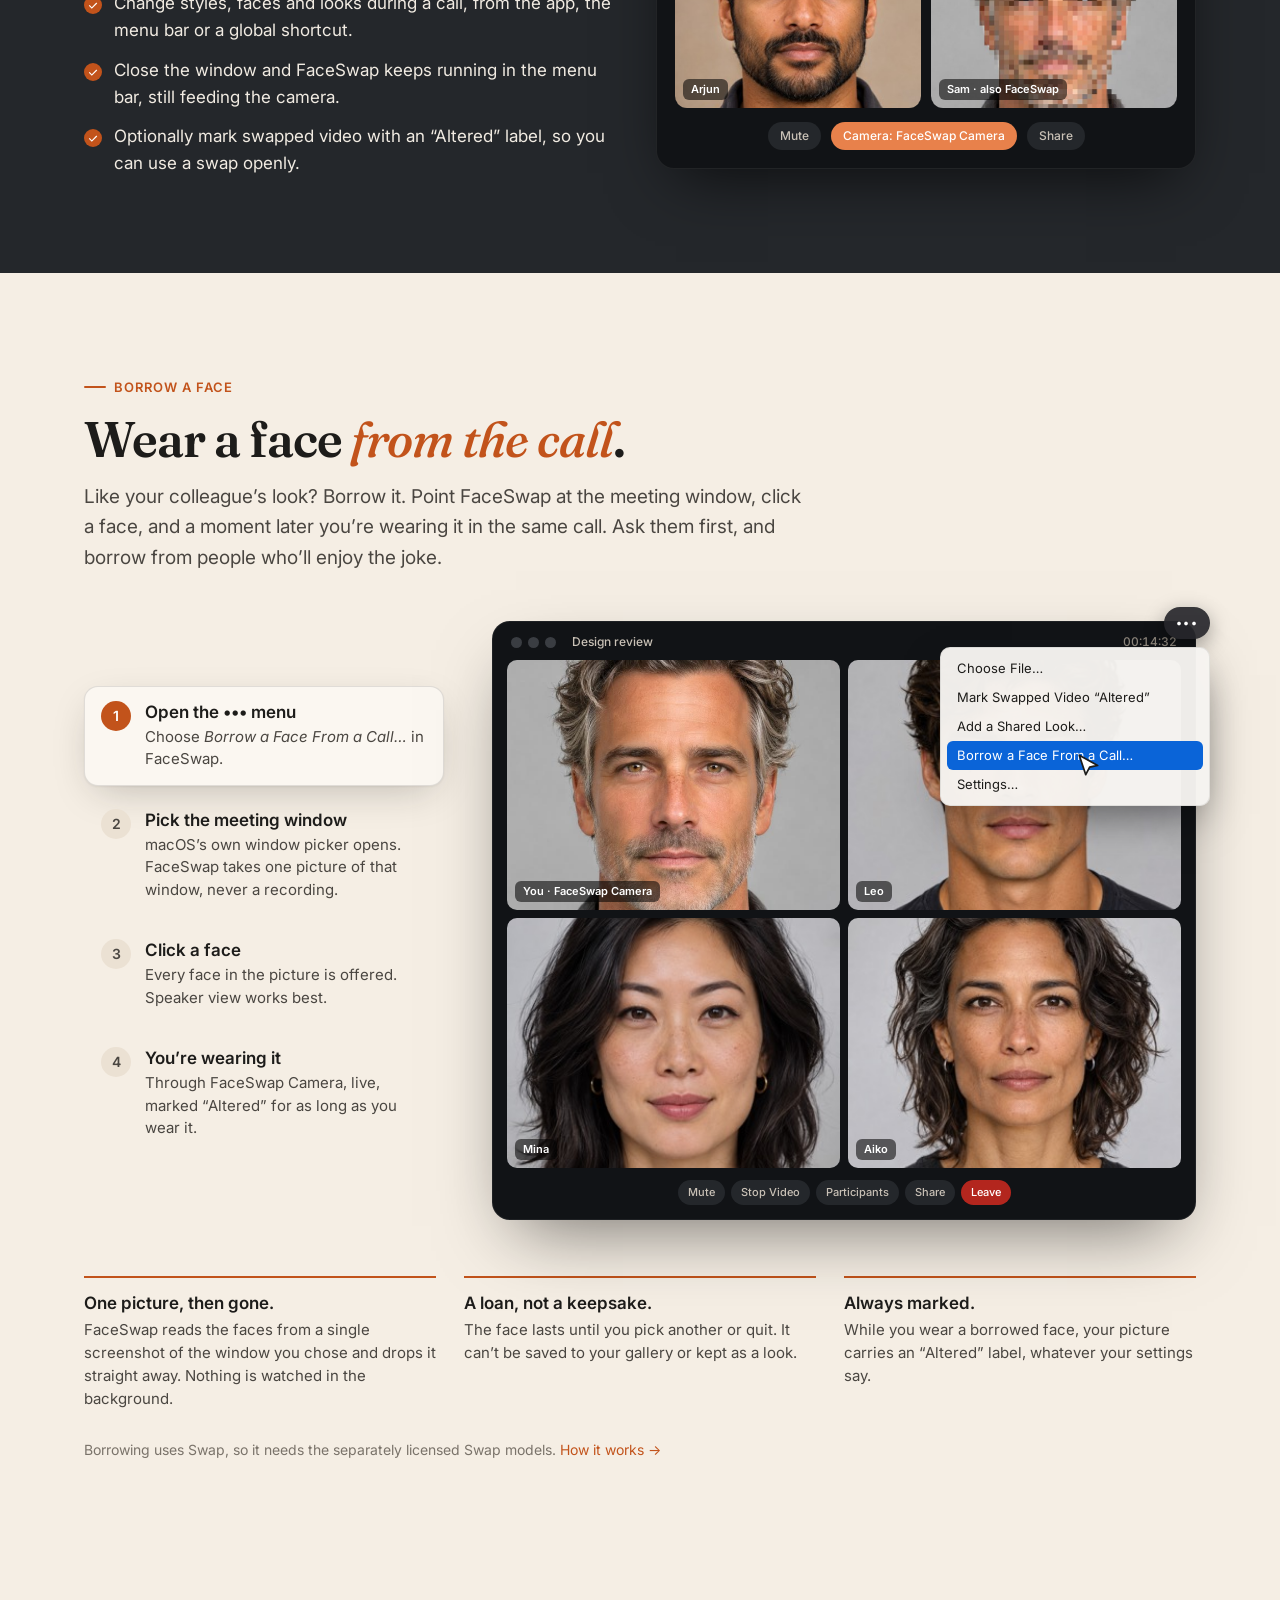
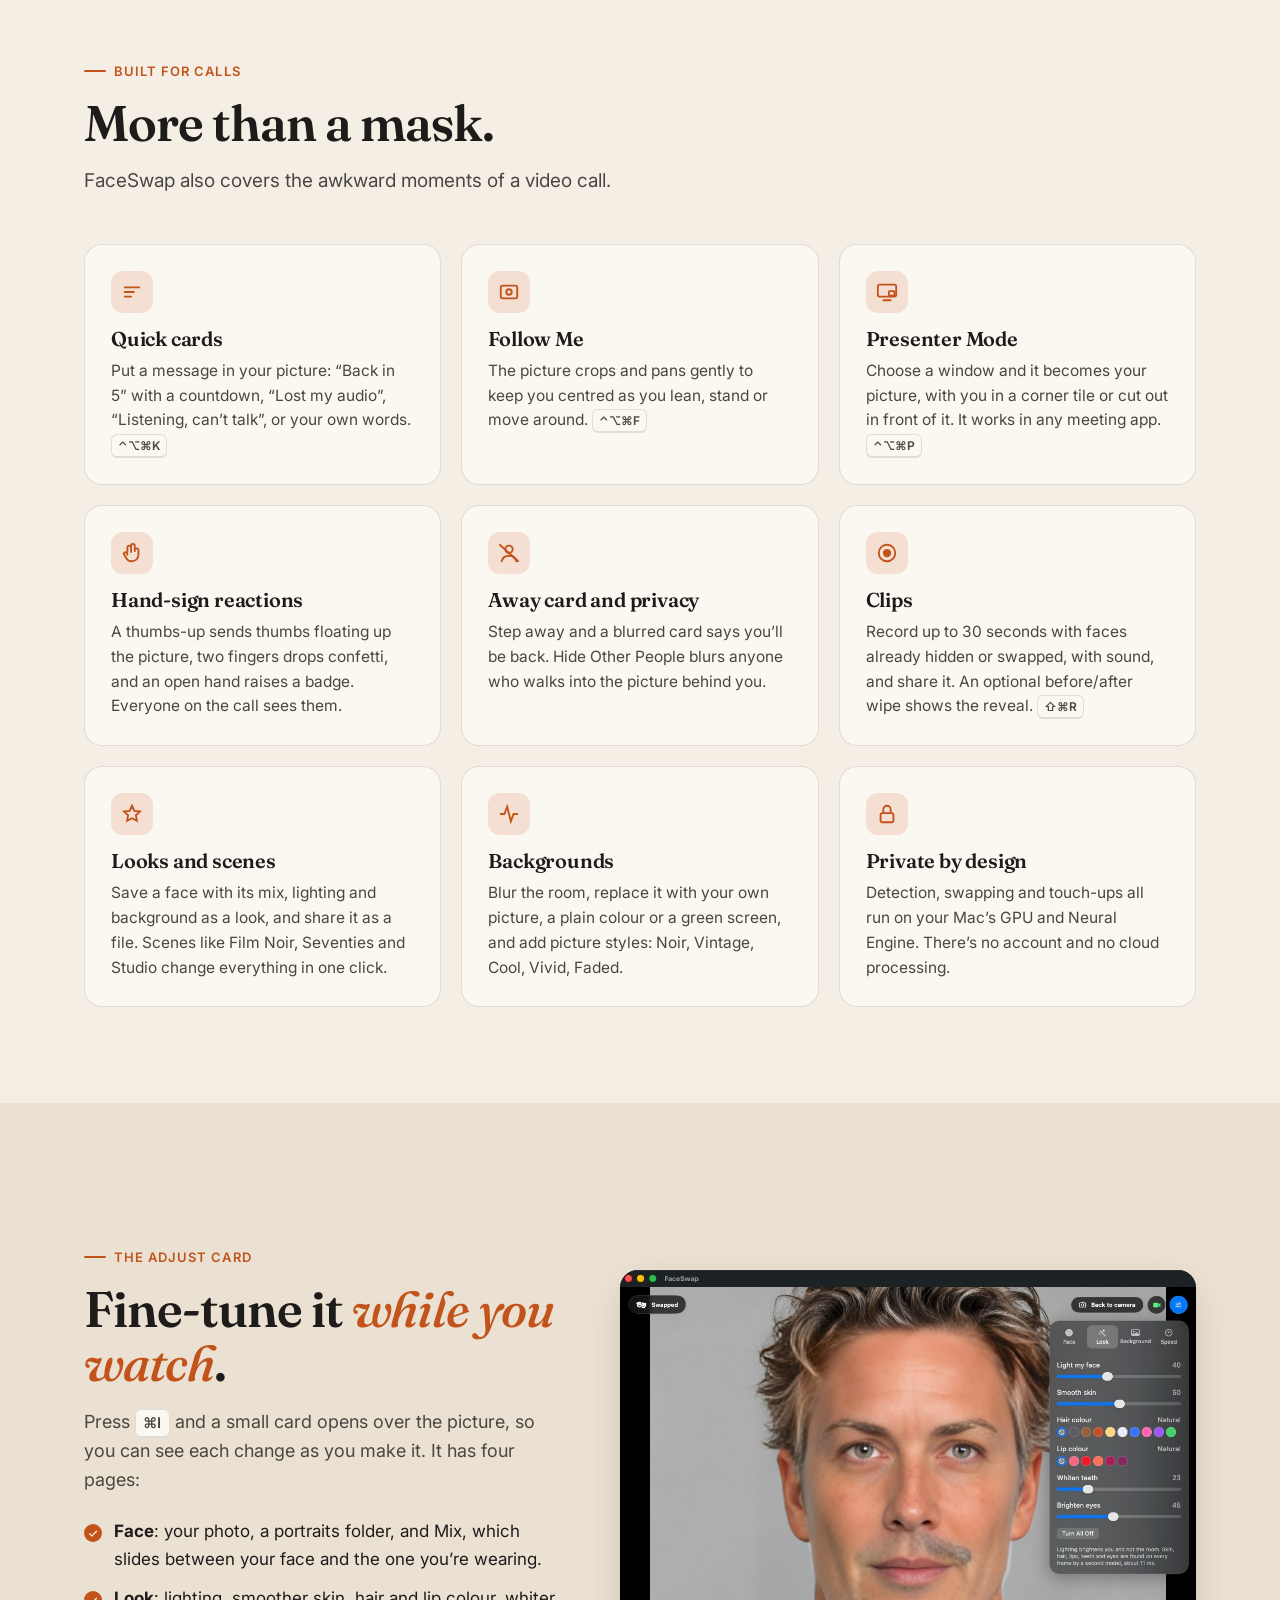
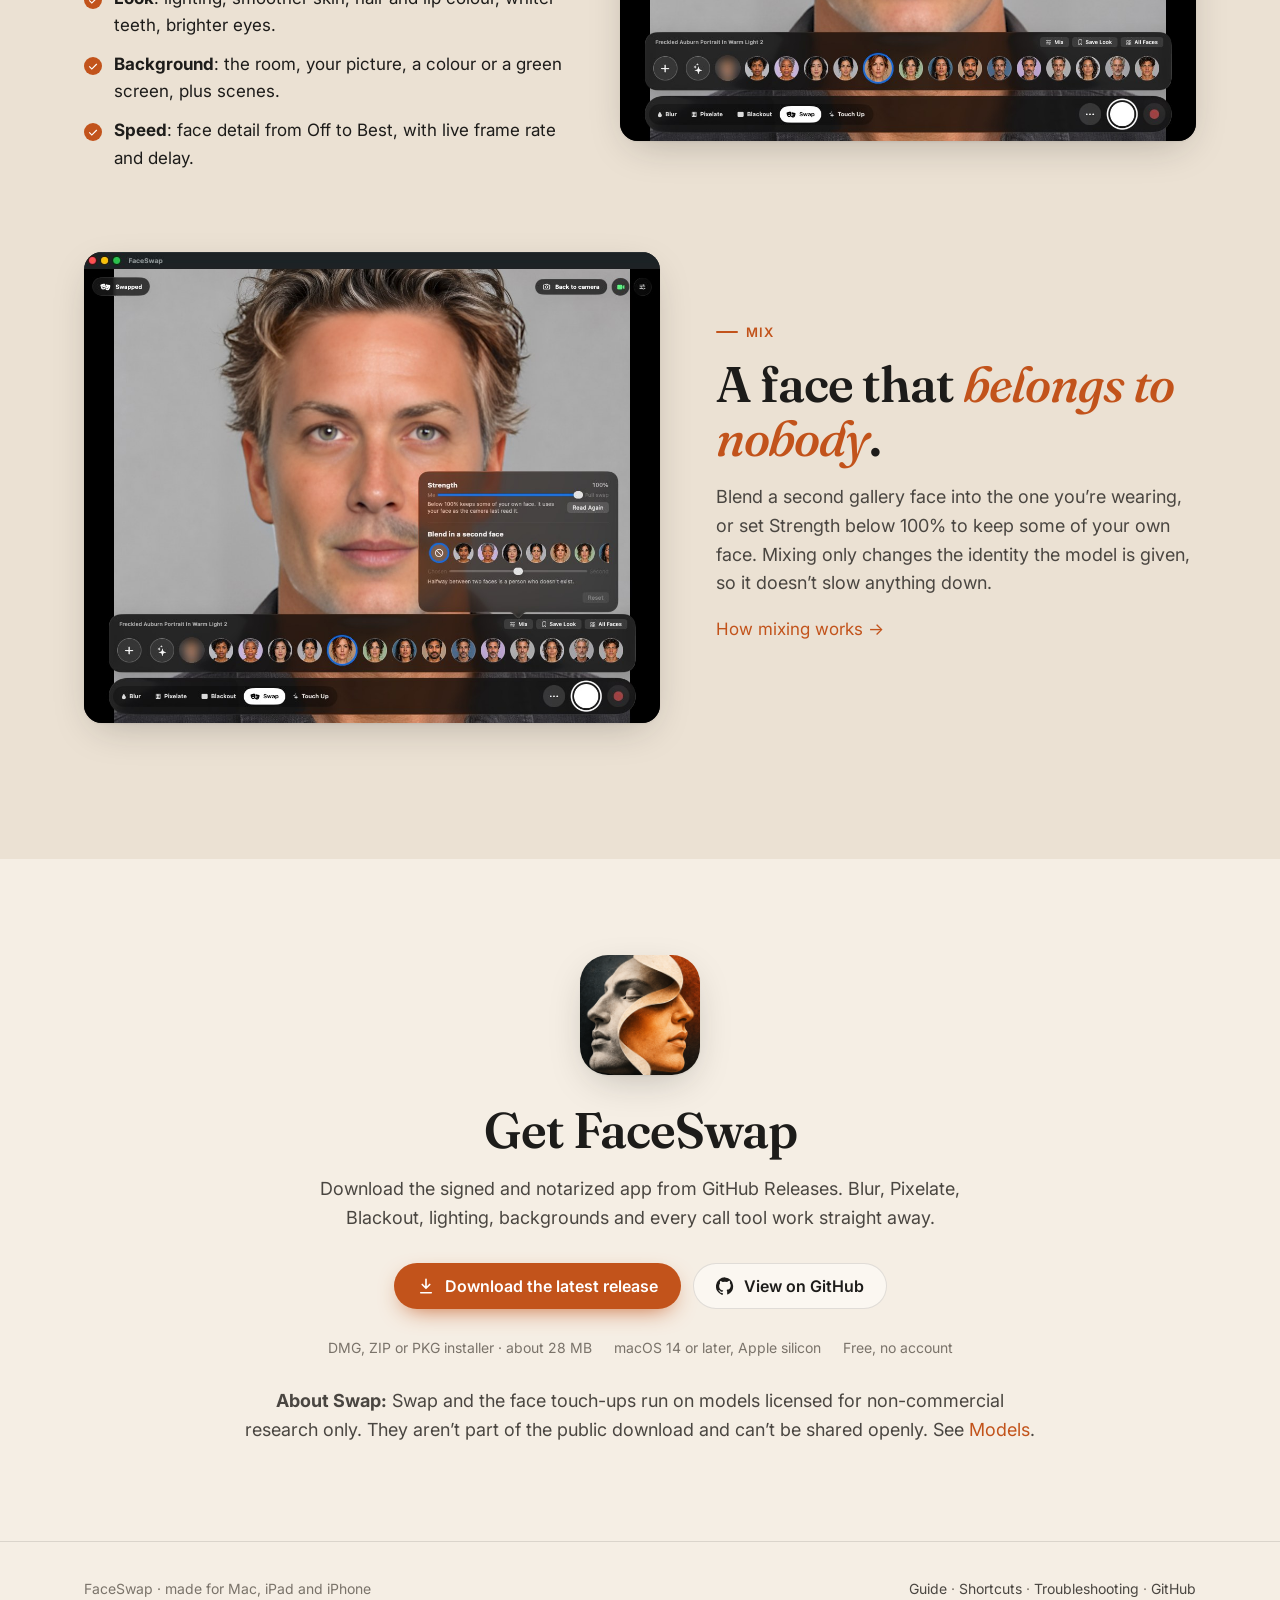
==== commit 13a04271: "Add the Borrow a face section and guide steps Co-Authored-By: Claude Opus 5.5 <noreply@anthropic.com" ====
--- a/index.html
+++ b/index.html
@@ -23,6 +23,7 @@
     <div class="nav-links">
       <a class="hide-sm" href="#styles">Styles</a>
       <a class="hide-sm" href="#camera">Virtual camera</a>
+      <a class="hide-sm" href="#borrow">Borrow a face</a>
       <a class="hide-sm" href="#features">Features</a>
       <a href="docs.html">Guide</a>
       <a class="btn btn-primary btn-sm" href="#download">Download</a>
@@ -124,6 +125,78 @@
       </div>
       <div class="meet-bar"><span>Mute</span><span class="on">Camera: FaceSwap Camera</span><span>Share</span></div>
     </div>
+  </div>
+</section>
+
+<section id="borrow">
+  <div class="wrap">
+    <div class="section-head">
+      <div class="eyebrow">Borrow a face</div>
+      <h2>Wear a face <em>from the call</em>.</h2>
+      <p>Like your colleague’s look? Borrow it. Point FaceSwap at the meeting window, click a face, and a moment later you’re wearing it in the same call. Ask them first, and borrow from people who’ll enjoy the joke.</p>
+    </div>
+    <div class="borrow" id="borrow-demo" data-step="1">
+      <ol class="borrow-steps" aria-label="How borrowing works">
+        <li><button type="button" data-go="1" aria-current="step"><span class="n">1</span><span><strong>Open the ••• menu</strong>Choose <em>Borrow a Face From a Call…</em> in FaceSwap.</span></button></li>
+        <li><button type="button" data-go="2"><span class="n">2</span><span><strong>Pick the meeting window</strong>macOS’s own window picker opens. FaceSwap takes one picture of that window, never a recording.</span></button></li>
+        <li><button type="button" data-go="3"><span class="n">3</span><span><strong>Click a face</strong>Every face in the picture is offered. Speaker view works best.</span></button></li>
+        <li><button type="button" data-go="4"><span class="n">4</span><span><strong>You’re wearing it</strong>Through FaceSwap Camera, live, marked “Altered” for as long as you wear it.</span></button></li>
+      </ol>
+
+      <div class="borrow-stage" aria-hidden="true">
+        <div class="call">
+          <div class="call-top"><i></i><i></i><i></i><span>Design review</span><b>00:14:32</b></div>
+          <div class="call-grid">
+            <div class="call-tile you">
+              <img class="before" src="img/borrow-you.jpg" alt="" loading="lazy">
+              <img class="after" src="img/borrow-after.jpg" alt="" loading="lazy">
+              <em class="altered">Altered</em>
+              <b>You · FaceSwap Camera</b>
+            </div>
+            <div class="call-tile lender"><img src="img/faces/tousled-haired-man-in-studio-light-4.jpg" alt="" loading="lazy"><b>Leo</b></div>
+            <div class="call-tile"><img src="img/faces/freckled-east-asian-woman-portrait-1.jpg" alt="" loading="lazy"><b>Mina</b></div>
+            <div class="call-tile"><img src="img/faces/serene-portrait-with-silver-hoops-5.jpg" alt="" loading="lazy"><b>Aiko</b></div>
+          </div>
+          <div class="call-bar"><span>Mute</span><span>Stop Video</span><span>Participants</span><span>Share</span><span class="leave">Leave</span></div>
+        </div>
+
+        <!-- 1: FaceSwap's ••• menu -->
+        <div class="b-menu">
+          <div class="b-more">•••</div>
+          <ul>
+            <li>Choose File…</li>
+            <li>Mark Swapped Video “Altered”</li>
+            <li>Add a Shared Look…</li>
+            <li class="hi">Borrow a Face From a Call…</li>
+            <li>Settings…</li>
+          </ul>
+        </div>
+
+        <!-- 2: the system window picker -->
+        <div class="b-pick"><span>Share this window with FaceSwap</span></div>
+
+        <!-- 3: faces found -->
+        <div class="b-sheet">
+          <strong>Borrow a face</strong>
+          <small>Click the face to wear.</small>
+          <div class="b-faces">
+            <img src="img/borrow-you.jpg" alt="" loading="lazy">
+            <img class="pick" src="img/faces/tousled-haired-man-in-studio-light-4.jpg" alt="" loading="lazy">
+            <img src="img/faces/freckled-east-asian-woman-portrait-1.jpg" alt="" loading="lazy">
+            <img src="img/faces/serene-portrait-with-silver-hoops-5.jpg" alt="" loading="lazy">
+          </div>
+          <small class="fine">A borrowed face is a loan: it can’t be saved or shared.</small>
+        </div>
+        <svg class="b-cursor" viewBox="0 0 24 24"><path d="M3 2l17 9.5-7.4 1.6L9 20z" fill="#fff" stroke="#1d1c1a" stroke-width="1.6" stroke-linejoin="round"/></svg>
+      </div>
+    </div>
+
+    <ul class="borrow-notes">
+      <li><strong>One picture, then gone.</strong> FaceSwap reads the faces from a single screenshot of the window you chose and drops it straight away. Nothing is watched in the background.</li>
+      <li><strong>A loan, not a keepsake.</strong> The face lasts until you pick another or quit. It can’t be saved to your gallery or kept as a look.</li>
+      <li><strong>Always marked.</strong> While you wear a borrowed face, your picture carries an “Altered” label, whatever your settings say.</li>
+    </ul>
+    <p class="borrow-req">Borrowing uses Swap, so it needs the separately licensed Swap models. <a href="docs.html#borrow">How it works →</a></p>
   </div>
 </section>
 
@@ -270,6 +343,27 @@
     i.src = 'img/faces/' + f + '.jpg'; i.alt = ''; i.loading = 'lazy';
     track.appendChild(i);
   });
+
+  // Borrow a face walkthrough: plays itself while on screen, and any step can be clicked.
+  (() => {
+    const demo = document.getElementById('borrow-demo');
+    if (!demo) return;
+    const buttons = demo.querySelectorAll('[data-go]');
+    let step = 1, timer = null, resume = null;
+    const still = matchMedia('(prefers-reduced-motion: reduce)').matches;
+    const show = n => {
+      step = n;
+      demo.dataset.step = n;
+      buttons.forEach(b => b.setAttribute('aria-current', +b.dataset.go === n ? 'step' : 'false'));
+    };
+    const play = () => { if (!timer && !still) timer = setInterval(() => show(step % 4 + 1), 3400); };
+    const stop = () => { clearInterval(timer); timer = null; };
+    buttons.forEach(b => b.addEventListener('click', () => {
+      stop(); clearTimeout(resume); show(+b.dataset.go);
+      resume = setTimeout(play, 12000);
+    }));
+    new IntersectionObserver(([e]) => e.isIntersecting ? play() : stop(), { threshold: .35 }).observe(demo);
+  })();
 </script>
 </body>
 </html>
--- a/style.css
+++ b/style.css
@@ -264,3 +264,77 @@
 .table-wrap { overflow-x: auto; }
 .two-shots { display: grid; grid-template-columns: 1fr 1fr; gap: 16px; }
 @media (max-width: 600px) { .two-shots { grid-template-columns: 1fr; } }
+
+/* Borrow a face: a walkthrough over a call window */
+.borrow { display: grid; grid-template-columns: 360px 1fr; gap: 48px; align-items: center; }
+@media (max-width: 920px) { .borrow { grid-template-columns: 1fr; gap: 28px; } .borrow-stage { order: -1; } }
+.borrow-steps { list-style: none; margin: 0; padding: 0; display: grid; gap: 8px; }
+.borrow-steps button {
+  display: flex; gap: 14px; align-items: flex-start; width: 100%; text-align: left; cursor: pointer;
+  font: 400 15px/1.5 var(--sans); color: var(--ink-2); background: none; border: 1px solid transparent;
+  border-radius: 14px; padding: 14px 16px; transition: background .25s, border-color .25s;
+}
+.borrow-steps button:hover { background: var(--card); }
+.borrow-steps button[aria-current="step"] { background: var(--card); border-color: var(--line); box-shadow: var(--shadow); }
+.borrow-steps strong { display: block; font: 600 17px/1.3 var(--sans); color: var(--ink); margin-bottom: 3px; }
+.borrow-steps .n {
+  flex: none; width: 30px; height: 30px; border-radius: 50%; display: grid; place-items: center;
+  font: 600 14px/1 var(--sans); color: var(--ink-2); background: var(--paper-2); transition: background .25s, color .25s;
+}
+.borrow-steps button[aria-current="step"] .n { background: var(--rust); color: #fff; }
+
+.borrow-stage { position: relative; }
+.call { border-radius: var(--radius); background: #111316; padding: 14px; box-shadow: 0 30px 70px -24px rgba(0,0,0,.55); border: 1px solid rgba(255,255,255,.06); transition: box-shadow .3s, filter .3s; }
+.call-top { display: flex; align-items: center; gap: 6px; margin: 0 4px 12px; font: 500 12px/1 var(--sans); color: #8e877d; }
+.call-top i { width: 11px; height: 11px; border-radius: 50%; background: #3a3d42; }
+.call-top span { margin-left: 10px; color: #c9c1b6; }
+.call-top b { margin-left: auto; font-weight: 500; font-variant-numeric: tabular-nums; }
+.call-grid { display: grid; grid-template-columns: 1fr 1fr; gap: 8px; }
+.call-tile { position: relative; aspect-ratio: 4/3; border-radius: 10px; overflow: hidden; background: #2a2d31; }
+.call-tile img { position: absolute; inset: 0; width: 100%; height: 100%; object-fit: cover; transition: opacity .6s; }
+.call-tile b { position: absolute; left: 8px; bottom: 8px; font: 600 11px/1 var(--sans); color: #fff; background: rgba(0,0,0,.55); padding: 5px 8px; border-radius: 6px; }
+.call-tile.you { outline: 2px solid transparent; outline-offset: -2px; transition: outline-color .4s; }
+.call-tile .after { opacity: 0; }
+/* The app puts the mark in the corner of the centre square of the picture */
+.call-tile .altered { position: absolute; top: 3%; left: calc(12.5% + 2.5%); font: 500 11px/1 var(--sans); font-style: normal; color: #fff; background: rgba(0,0,0,.55); padding: 4px 6px; border-radius: 3px; opacity: 0; transition: opacity .4s .3s; }
+.call-bar { display: flex; justify-content: center; gap: 6px; margin-top: 12px; flex-wrap: wrap; }
+.call-bar span { font: 500 11px/1 var(--sans); color: #c9c1b6; background: #24272b; padding: 7px 10px; border-radius: 999px; }
+.call-bar .leave { background: #b3261e; color: #fff; }
+
+/* Overlays, one per step */
+.b-menu, .b-pick, .b-sheet, .b-cursor { position: absolute; opacity: 0; pointer-events: none; transition: opacity .35s, transform .35s; }
+.b-menu { top: -14px; right: -14px; width: 270px; transform: translateY(-6px); }
+.b-more { margin-left: auto; width: 46px; height: 32px; border-radius: 999px; display: grid; place-items: center; background: rgba(40,40,44,.92); color: #fff; font: 600 12px/1 var(--sans); letter-spacing: .1em; box-shadow: 0 6px 20px rgba(0,0,0,.35); }
+.b-menu ul { list-style: none; margin: 8px 0 0; padding: 6px; border-radius: 10px; background: rgba(246,244,241,.97); box-shadow: 0 18px 40px -10px rgba(0,0,0,.5); border: 1px solid rgba(0,0,0,.08); }
+.b-menu li { font: 400 13px/1 var(--sans); color: #1d1c1a; padding: 8px 10px; border-radius: 6px; white-space: nowrap; }
+.b-menu li.hi { background: #0a64d8; color: #fff; }
+.b-pick { inset: -6px; border-radius: calc(var(--radius) + 6px); box-shadow: 0 0 0 4px #0a64d8, 0 0 40px 6px rgba(10,100,216,.35); display: grid; place-items: center; transform: scale(1.01); }
+.b-pick span { font: 600 14px/1 var(--sans); color: #fff; background: #0a64d8; padding: 12px 18px; border-radius: 999px; box-shadow: 0 10px 30px rgba(0,0,0,.4); }
+.b-sheet { left: 50%; top: 50%; width: min(360px, 86%); transform: translate(-50%, -46%); background: rgba(246,244,241,.98); border-radius: 14px; padding: 20px 20px 16px; text-align: center; box-shadow: 0 30px 70px -14px rgba(0,0,0,.6); }
+.b-sheet strong { display: block; font: 700 17px/1.2 var(--sans); color: #1d1c1a; }
+.b-sheet small { display: block; font: 400 13px/1.4 var(--sans); color: #6b655d; margin-top: 4px; }
+.b-sheet small.fine { font-size: 11px; margin-top: 12px; }
+.b-faces { display: grid; grid-template-columns: repeat(4, 1fr); gap: 10px; margin-top: 14px; }
+.b-faces img { width: 100%; aspect-ratio: 1; object-fit: cover; border-radius: 10px; }
+.b-faces img.pick { box-shadow: 0 0 0 3px #0a64d8; }
+.b-cursor { width: 26px; height: 26px; left: 0; top: 0; transition: opacity .3s, left .6s ease, top .6s ease; }
+
+.borrow[data-step="1"] .b-menu { opacity: 1; transform: none; }
+.borrow[data-step="1"] .b-cursor { opacity: 1; left: calc(100% - 120px); top: 132px; }
+.borrow[data-step="2"] .b-pick { opacity: 1; transform: none; }
+.borrow[data-step="2"] .b-cursor { opacity: 1; left: 58%; top: 56%; }
+.borrow[data-step="3"] .call { filter: brightness(.55); }
+.borrow[data-step="3"] .b-sheet { opacity: 1; transform: translate(-50%, -50%); }
+.borrow[data-step="3"] .b-cursor { opacity: 1; left: calc(50% - 30px); top: calc(50% + 10px); }
+.borrow[data-step="4"] .call-tile.you { outline-color: var(--rust); }
+.borrow[data-step="4"] .call-tile .after, .borrow[data-step="4"] .call-tile .altered { opacity: 1; }
+.borrow[data-step="4"] .call-tile .before { opacity: 0; }
+.borrow[data-step="4"] .call-tile.lender { box-shadow: inset 0 0 0 2px rgba(255,255,255,.25); }
+@media (prefers-reduced-motion: reduce) { .b-menu, .b-pick, .b-sheet, .b-cursor, .call-tile img, .borrow-steps button { transition: none; } }
+@media (max-width: 600px) { .b-menu { right: -4px; width: 236px; } .call-bar span:nth-child(3) { display: none; } }
+
+.borrow-notes { list-style: none; padding: 0; margin: 56px 0 0; display: grid; grid-template-columns: repeat(3, 1fr); gap: 28px; }
+.borrow-notes li { font-size: 15px; line-height: 1.55; color: var(--ink-2); border-top: 2px solid var(--rust); padding-top: 14px; }
+.borrow-notes strong { display: block; font: 600 17px/1.3 var(--sans); color: var(--ink); margin-bottom: 4px; }
+@media (max-width: 760px) { .borrow-notes { grid-template-columns: 1fr; gap: 20px; margin-top: 40px; } }
+.borrow-req { margin: 28px 0 0; font-size: 14px; color: var(--ink-3); }
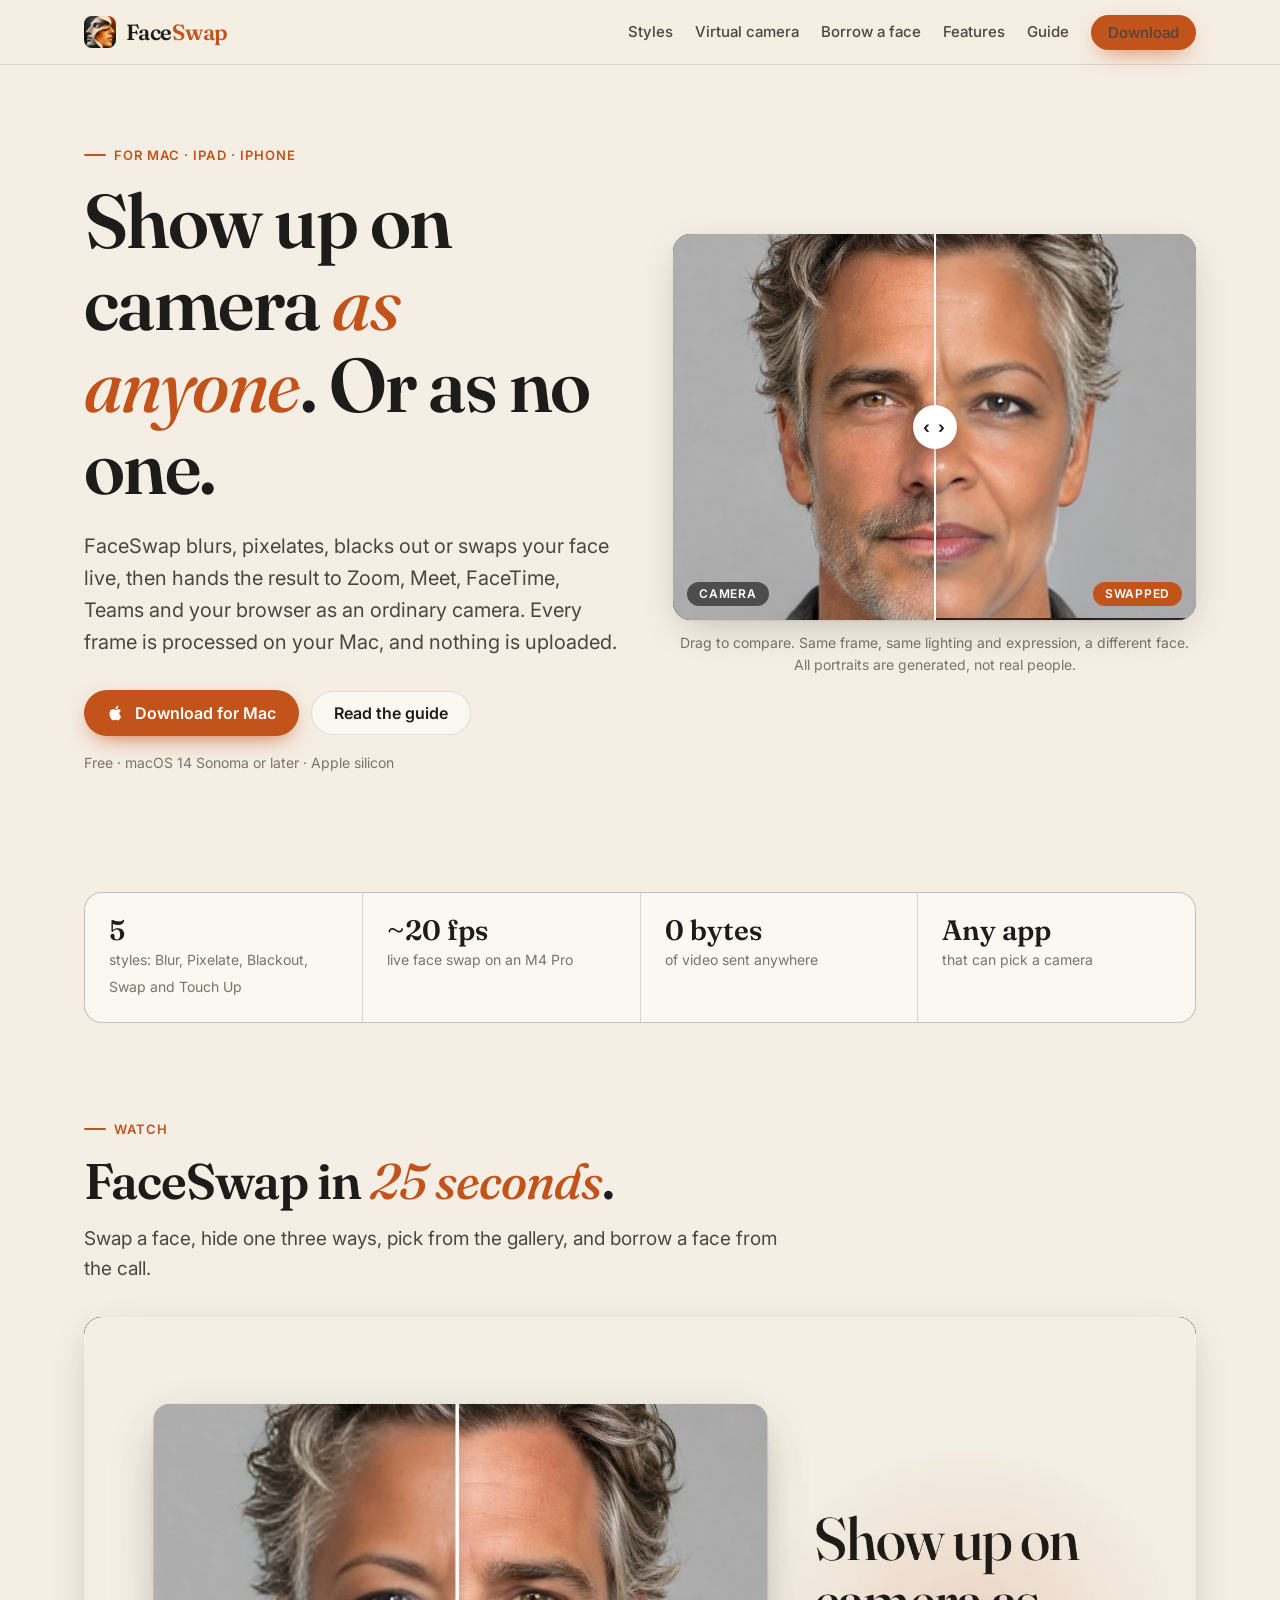
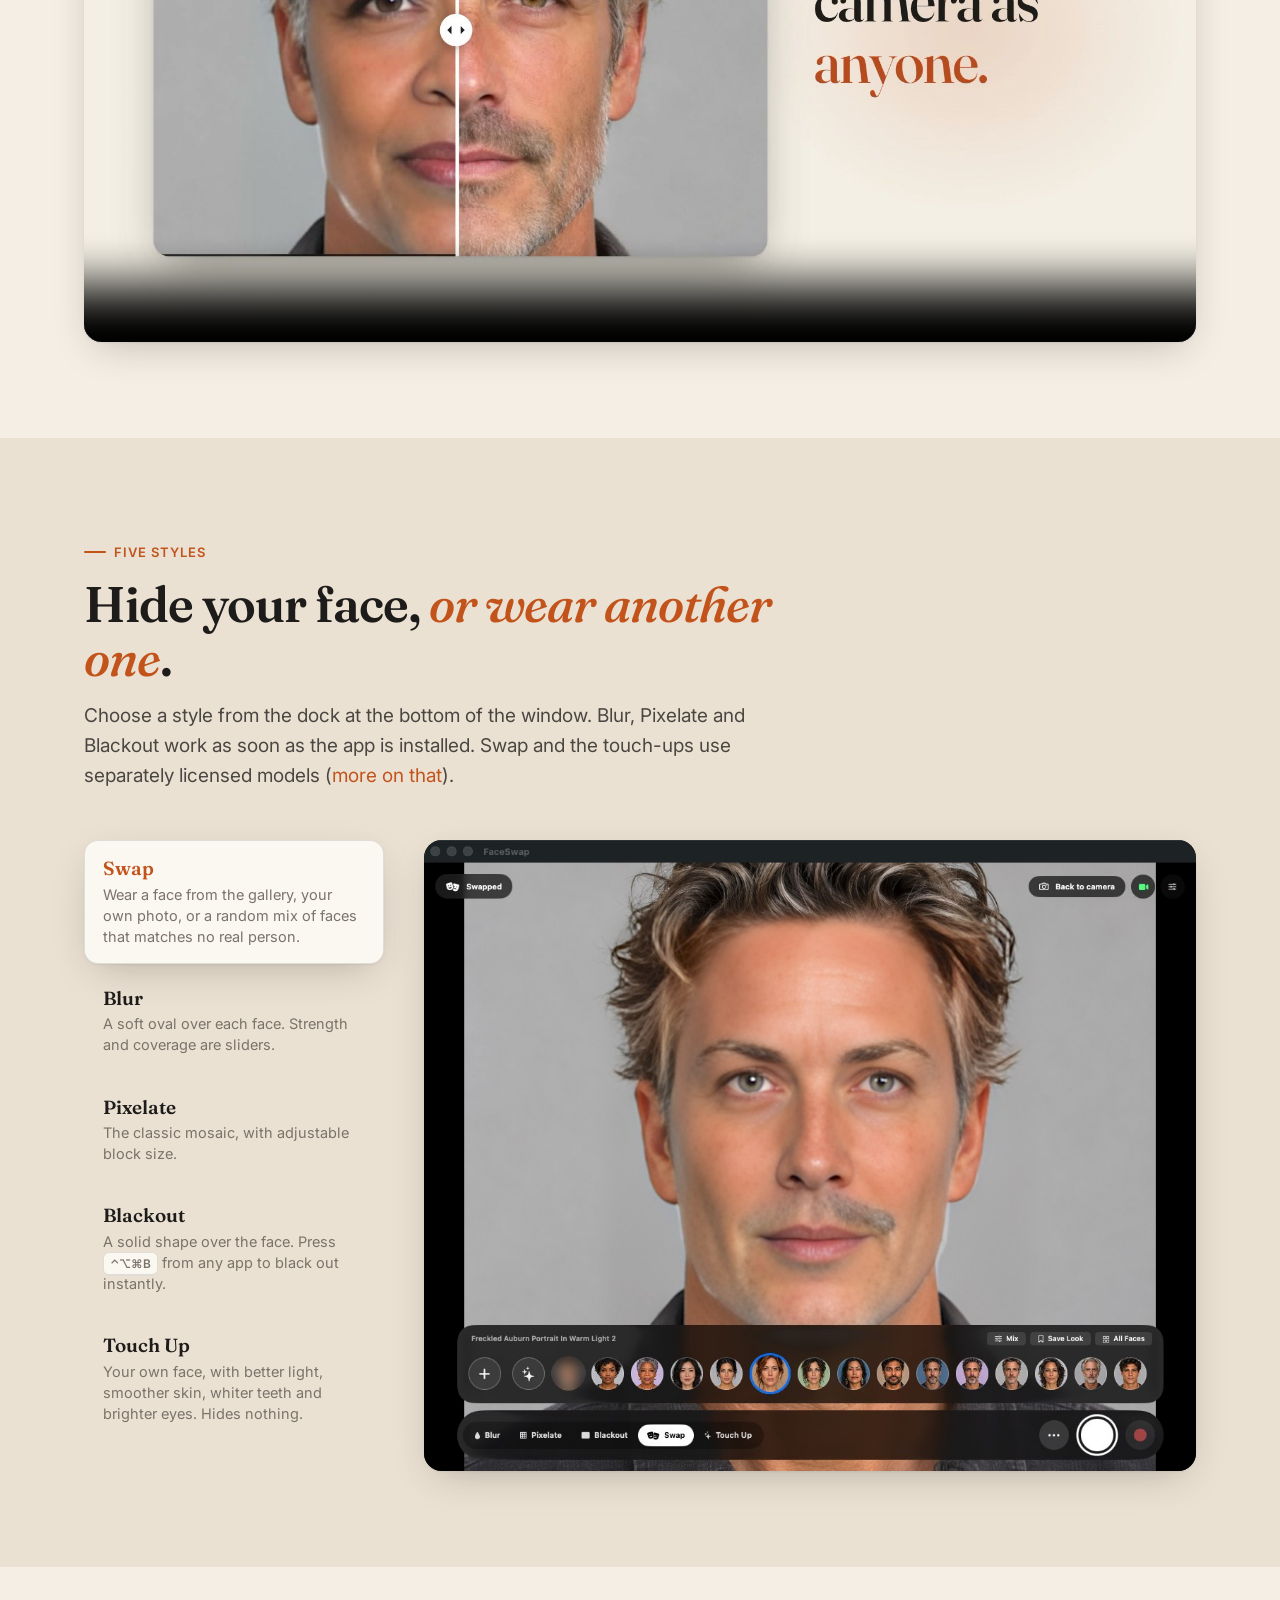
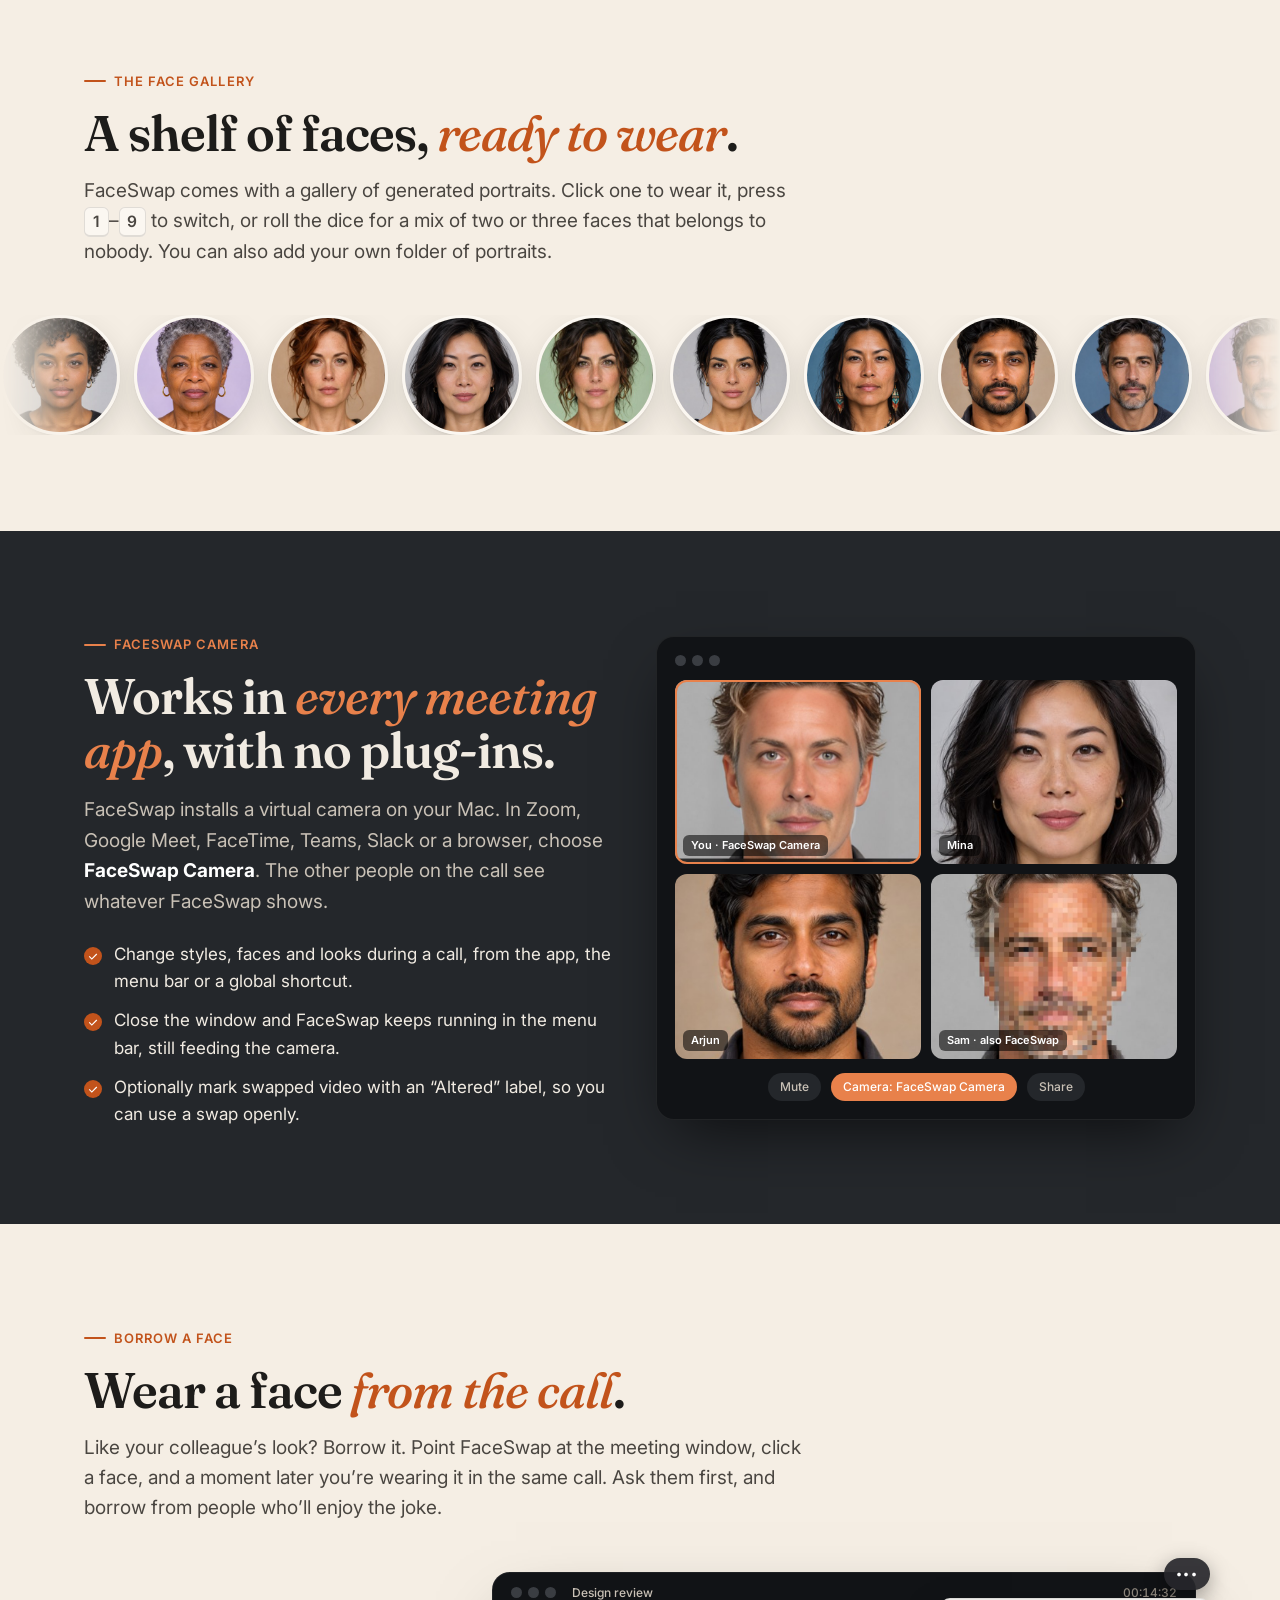
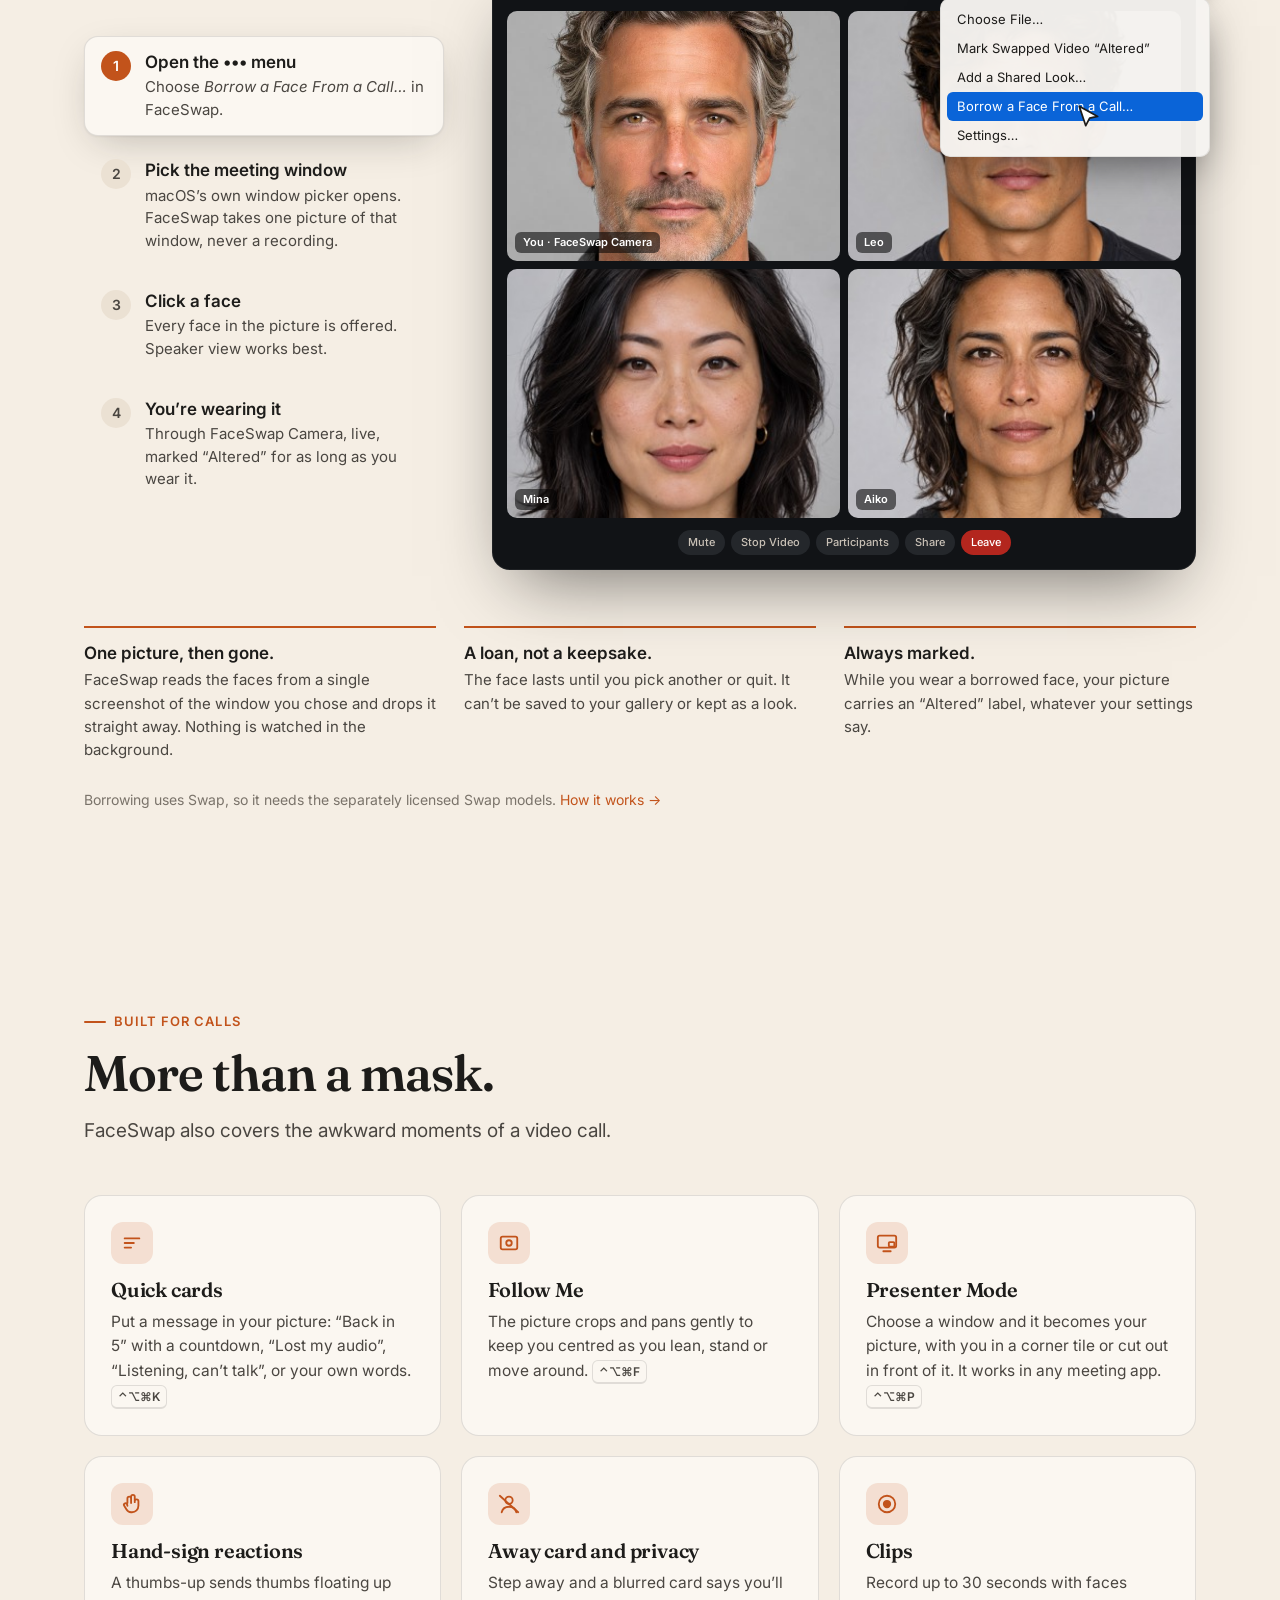
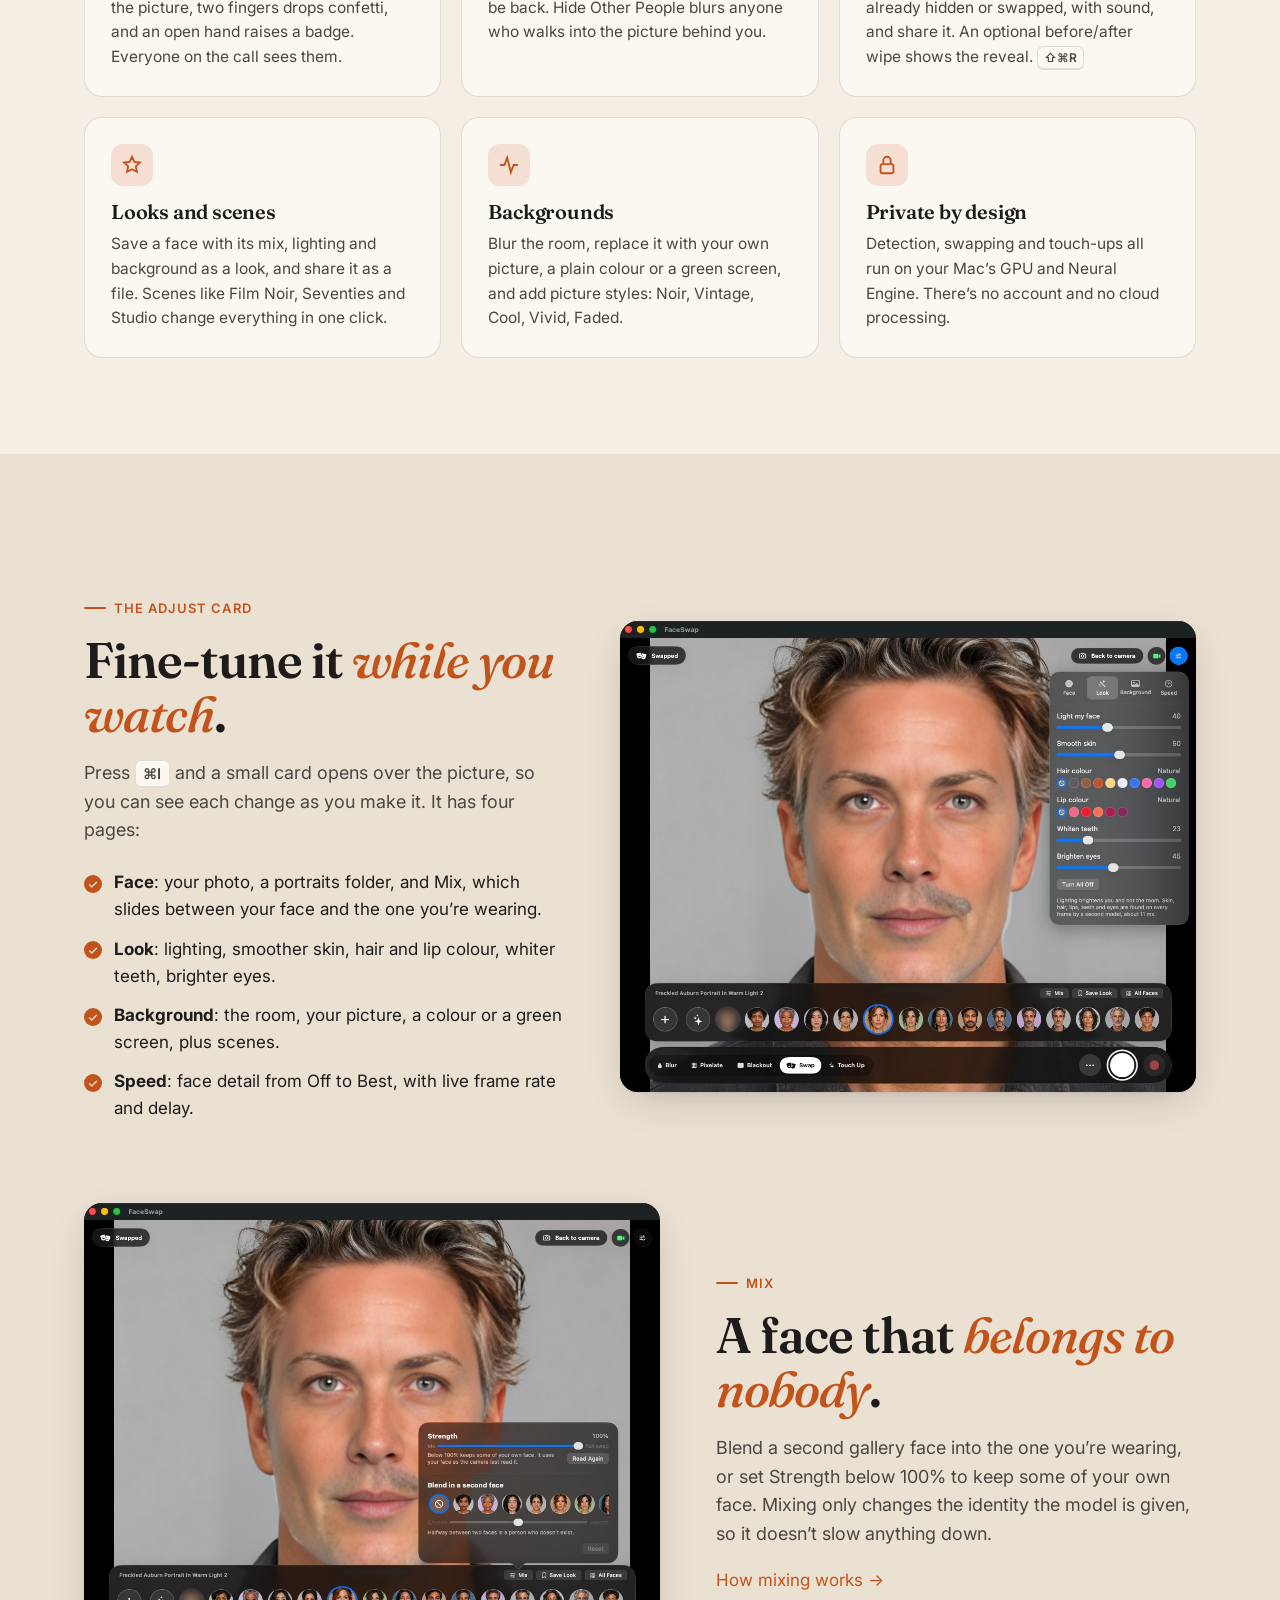
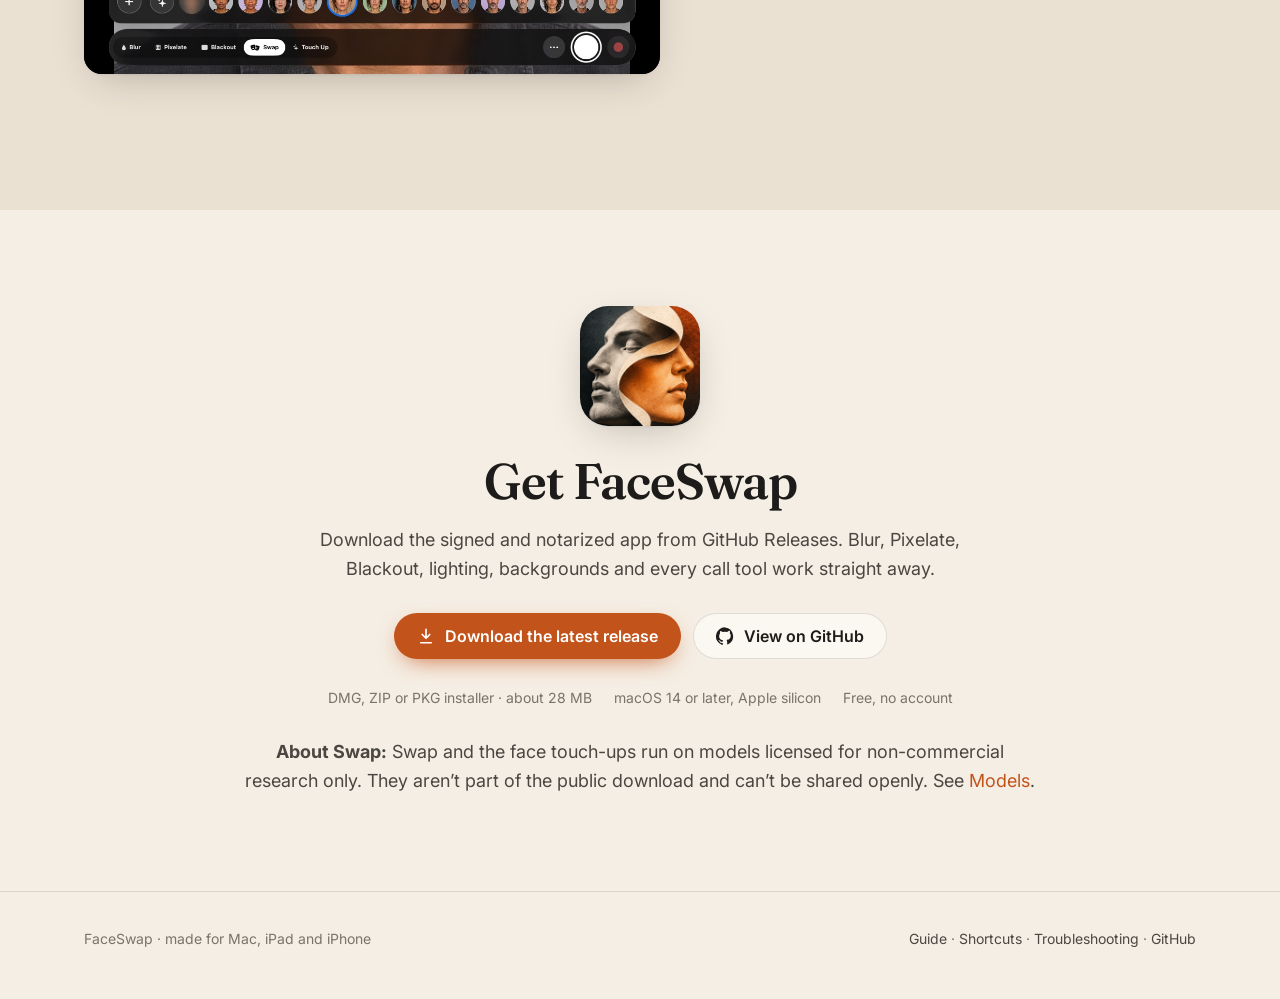
==== commit e52b3a0a: "Add the 25-second launch film to the home page Co-Authored-By: Claude Opus 5.5 <noreply@anthropic.co" ====
--- a/index.html
+++ b/index.html
@@ -66,6 +66,22 @@
       <div><b>~20 fps</b><span>live face swap on an M4 Pro</span></div>
       <div><b>0 bytes</b><span>of video sent anywhere</span></div>
       <div><b>Any app</b><span>that can pick a camera</span></div>
+    </div>
+  </div>
+</section>
+
+<section id="watch">
+  <div class="wrap watch">
+    <div class="section-head">
+      <div class="eyebrow">Watch</div>
+      <h2>FaceSwap in <em>25 seconds</em>.</h2>
+      <p>Swap a face, hide one three ways, pick from the gallery, and borrow a face from the call.</p>
+    </div>
+    <div class="film">
+      <video id="film" controls playsinline preload="none" poster="video/faceswap.jpg" width="1920" height="1080">
+        <source media="(max-width: 640px)" src="video/faceswap-vertical.mp4" type="video/mp4">
+        <source src="video/faceswap.mp4" type="video/mp4">
+      </video>
     </div>
   </div>
 </section>
@@ -364,6 +380,14 @@
     }));
     new IntersectionObserver(([e]) => e.isIntersecting ? play() : stop(), { threshold: .35 }).observe(demo);
   })();
+
+  // Film: the vertical cut and its poster on phones
+  (() => {
+    const v = document.getElementById('film');
+    if (v && matchMedia('(max-width: 640px)').matches) {
+      v.poster = 'video/faceswap-vertical.jpg'; v.width = 1080; v.height = 1920;
+    }
+  })();
 </script>
 </body>
 </html>
--- a/style.css
+++ b/style.css
@@ -338,3 +338,13 @@
 .borrow-notes strong { display: block; font: 600 17px/1.3 var(--sans); color: var(--ink); margin-bottom: 4px; }
 @media (max-width: 760px) { .borrow-notes { grid-template-columns: 1fr; gap: 20px; margin-top: 40px; } }
 .borrow-req { margin: 28px 0 0; font-size: 14px; color: var(--ink-3); }
+
+/* Watch: the launch film */
+#watch { padding-top: 24px; }
+.watch .section-head { margin-bottom: 32px; }
+.film { border-radius: var(--radius); overflow: hidden; background: #000; box-shadow: var(--shadow); }
+.film video { display: block; width: 100%; height: auto; aspect-ratio: 16 / 9; background: #000; }
+@media (max-width: 640px) {
+  .film { max-width: 420px; margin: 0 auto; }
+  .film video { aspect-ratio: 9 / 16; }
+}
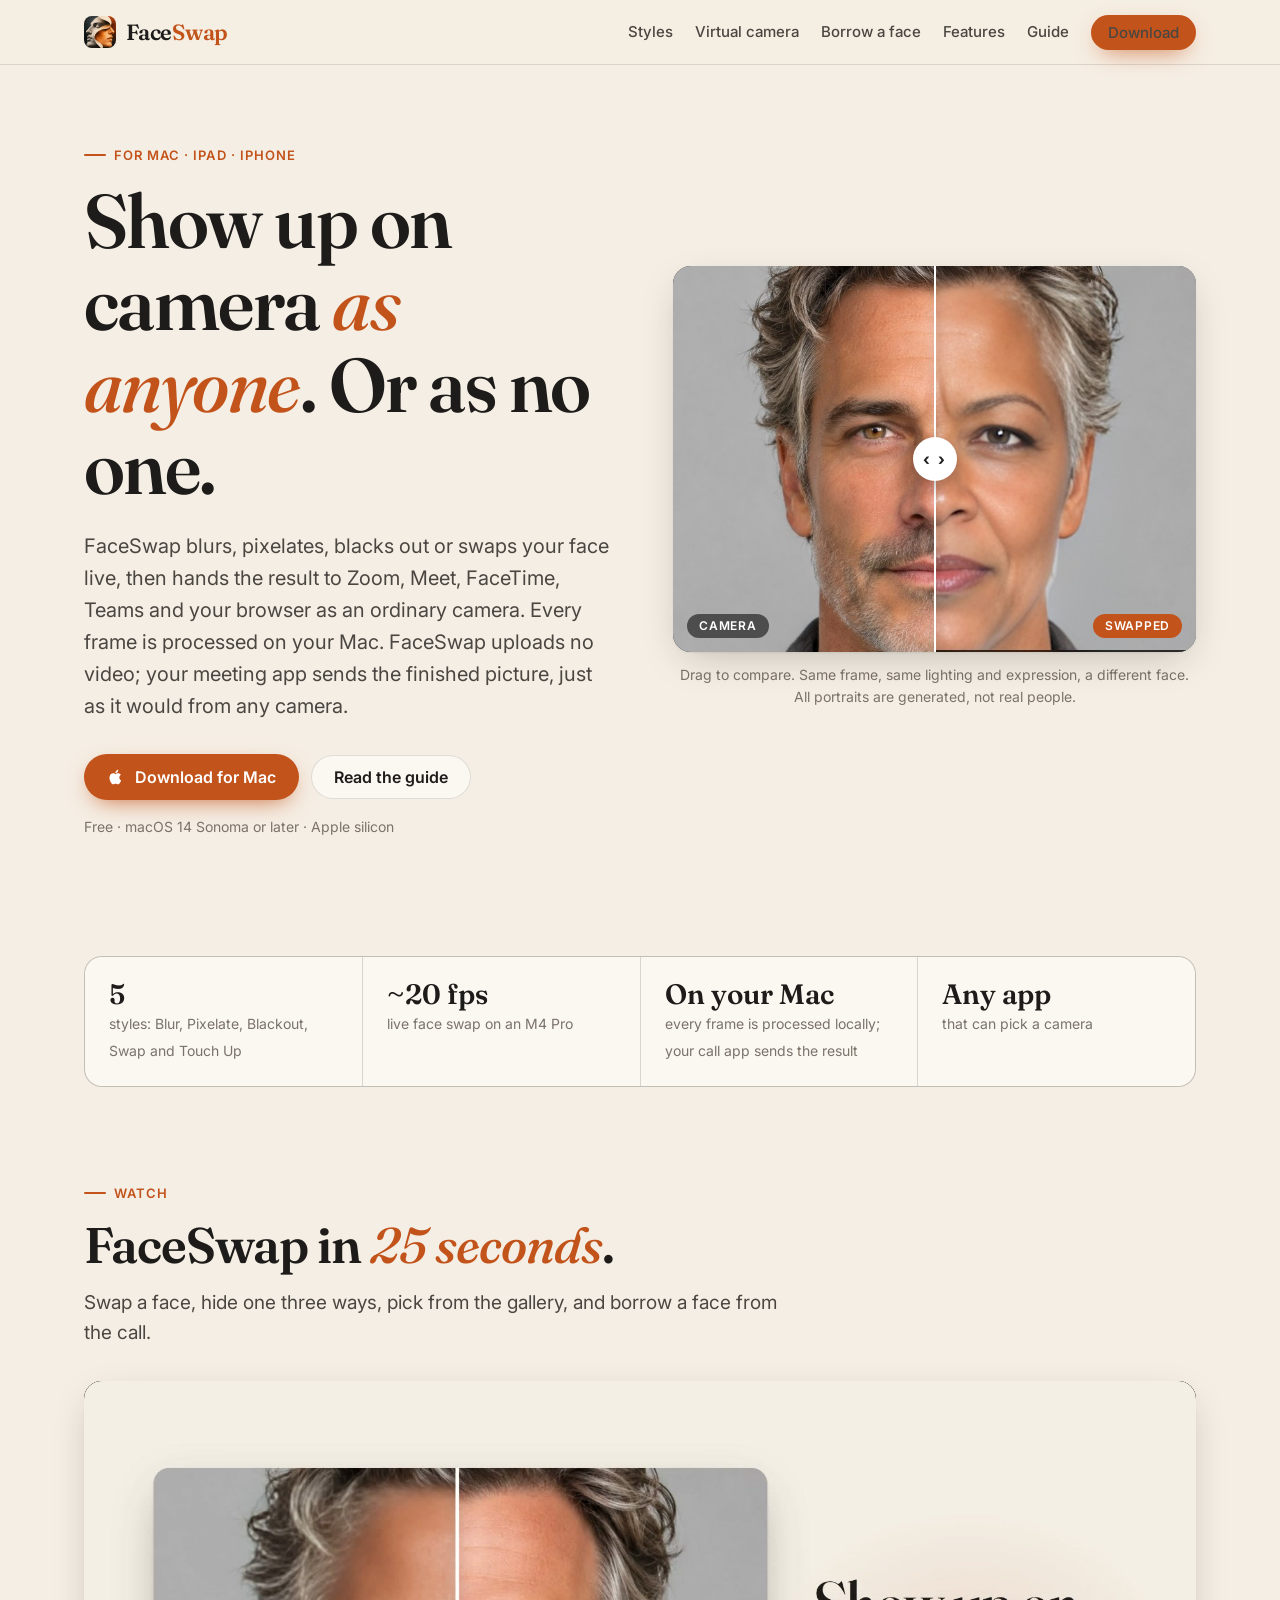
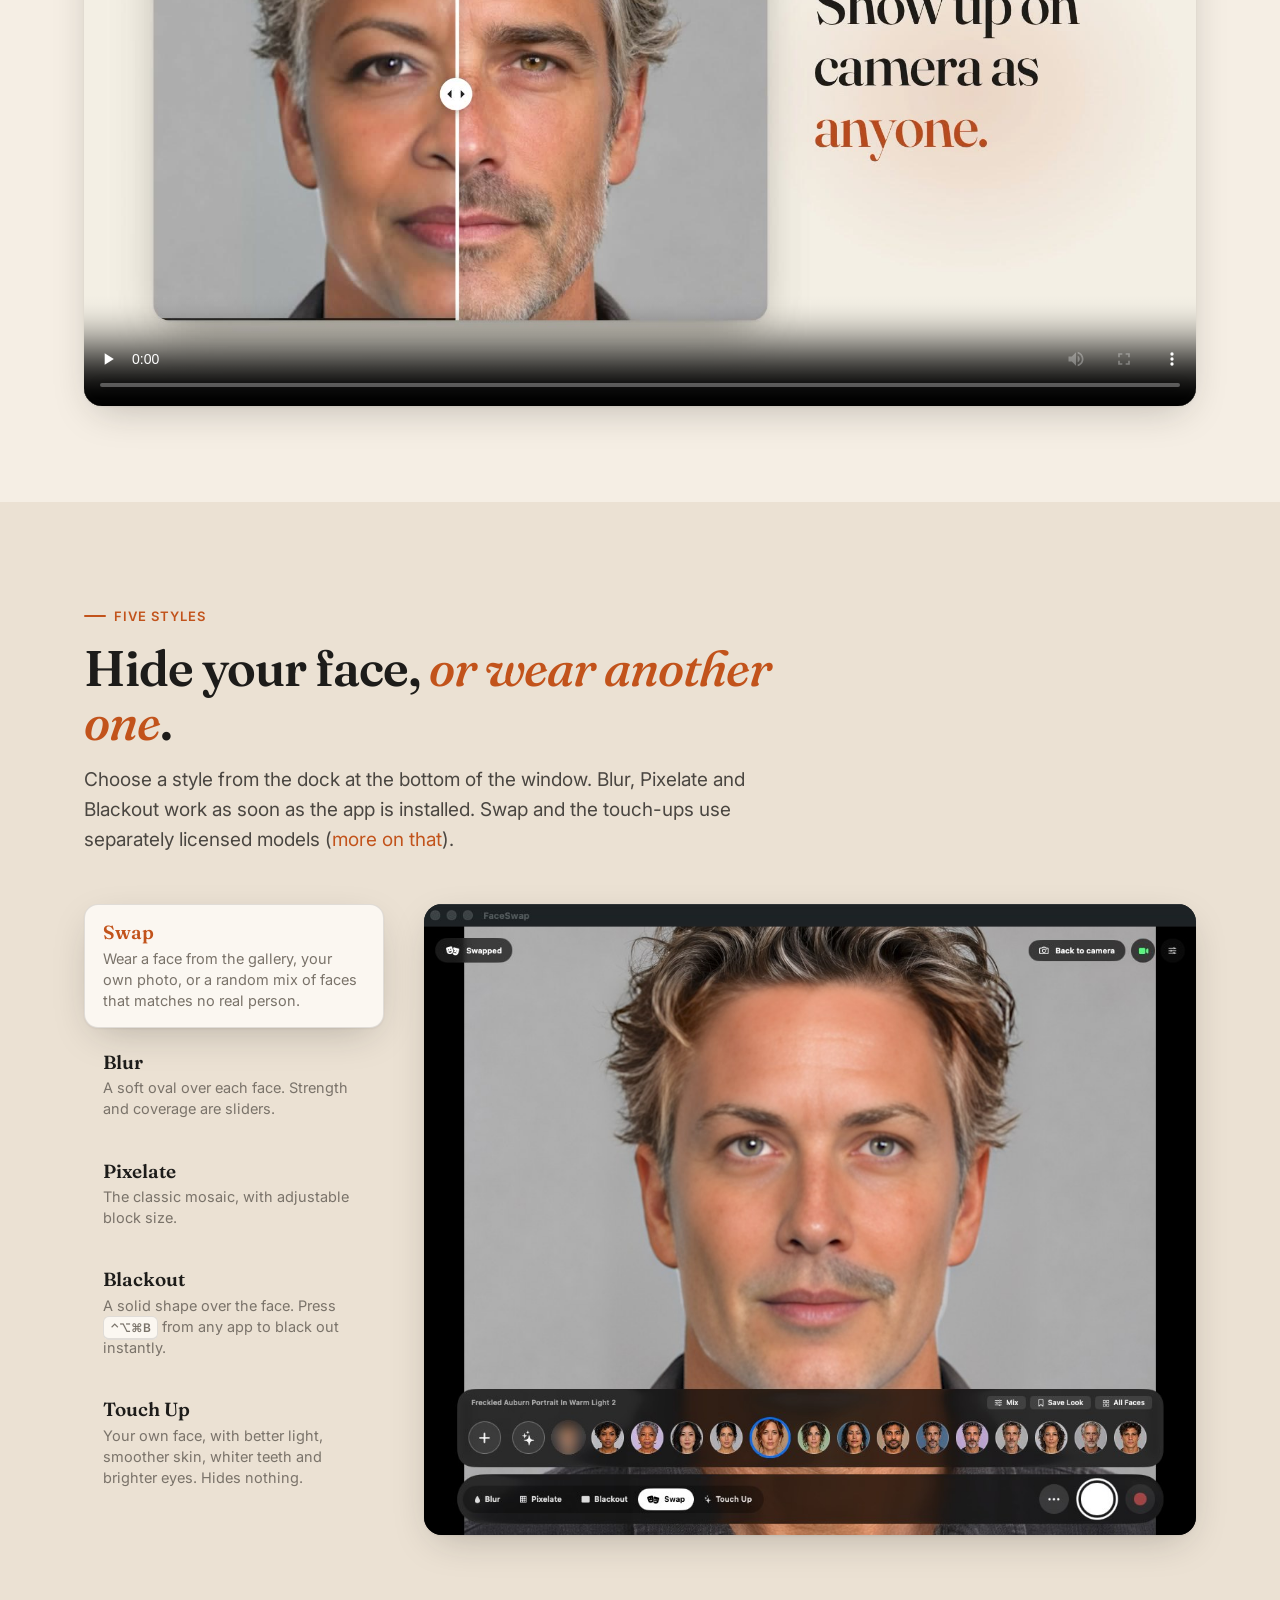
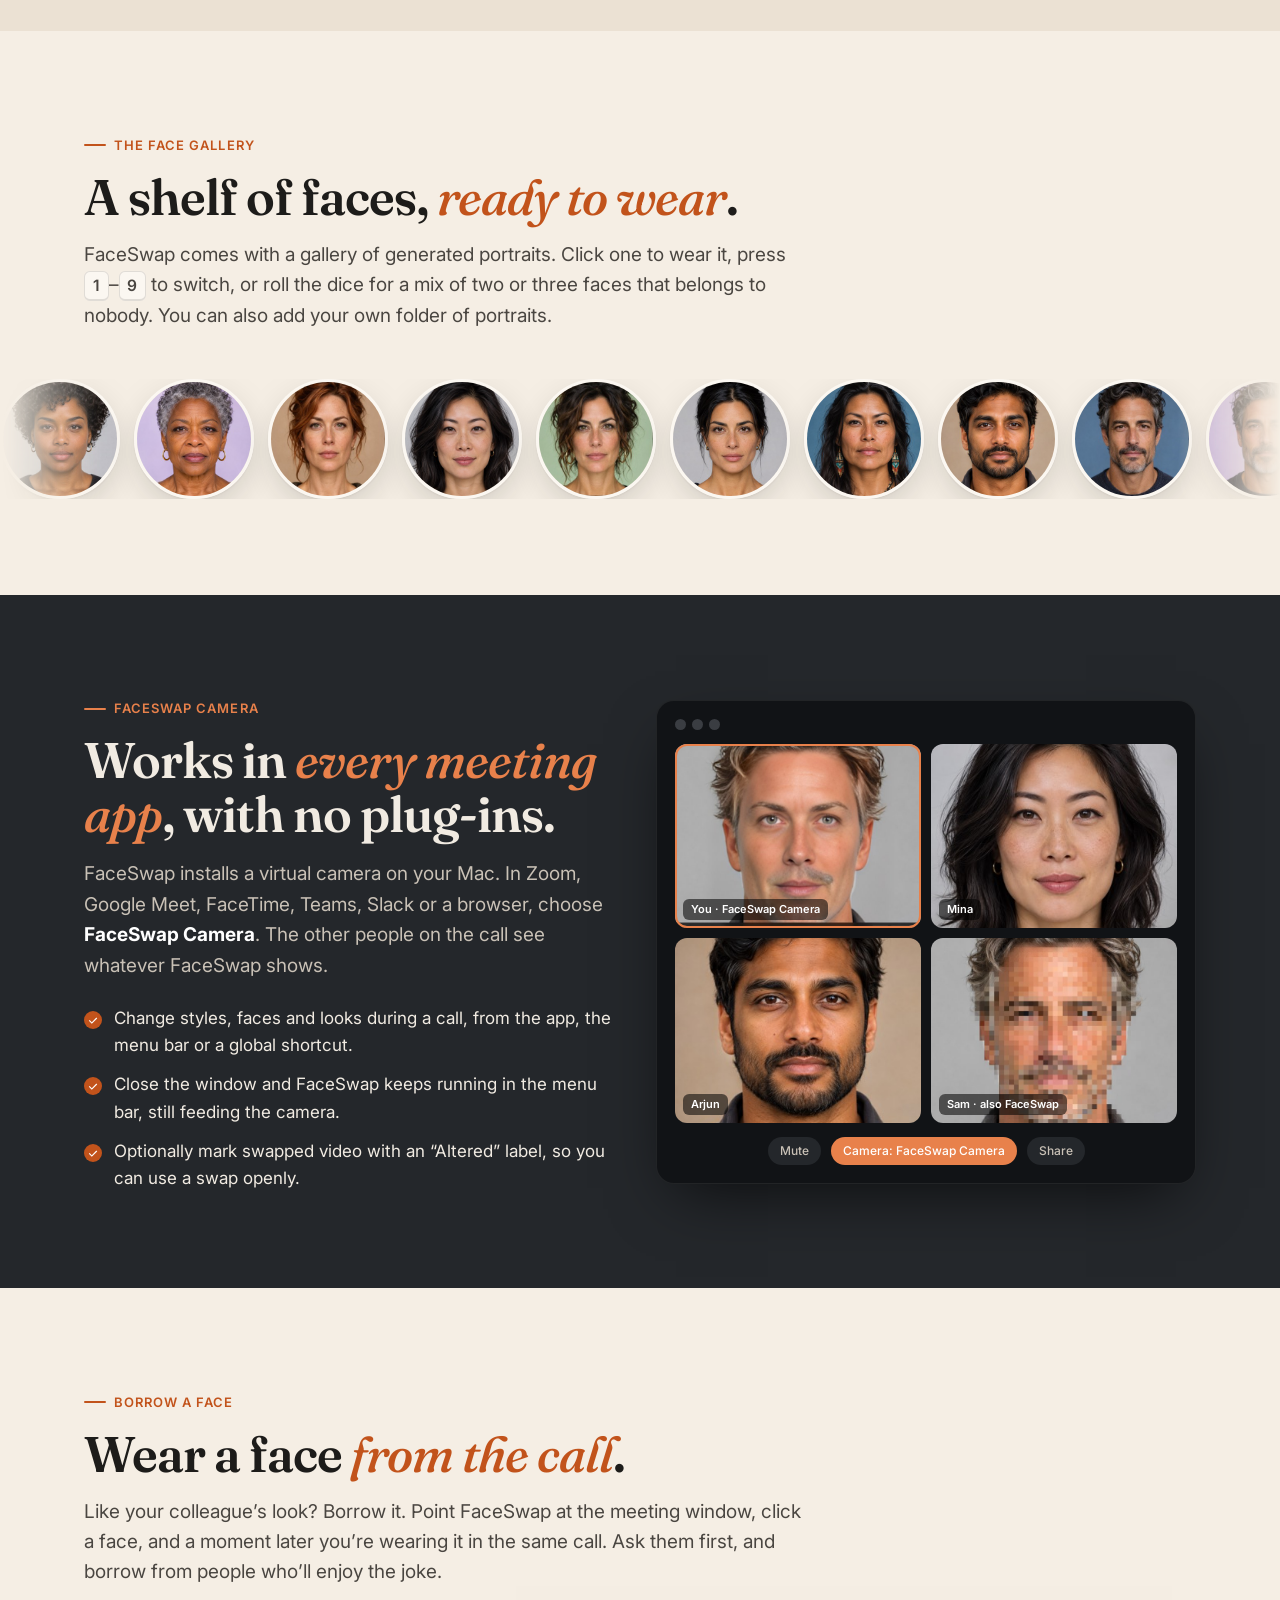
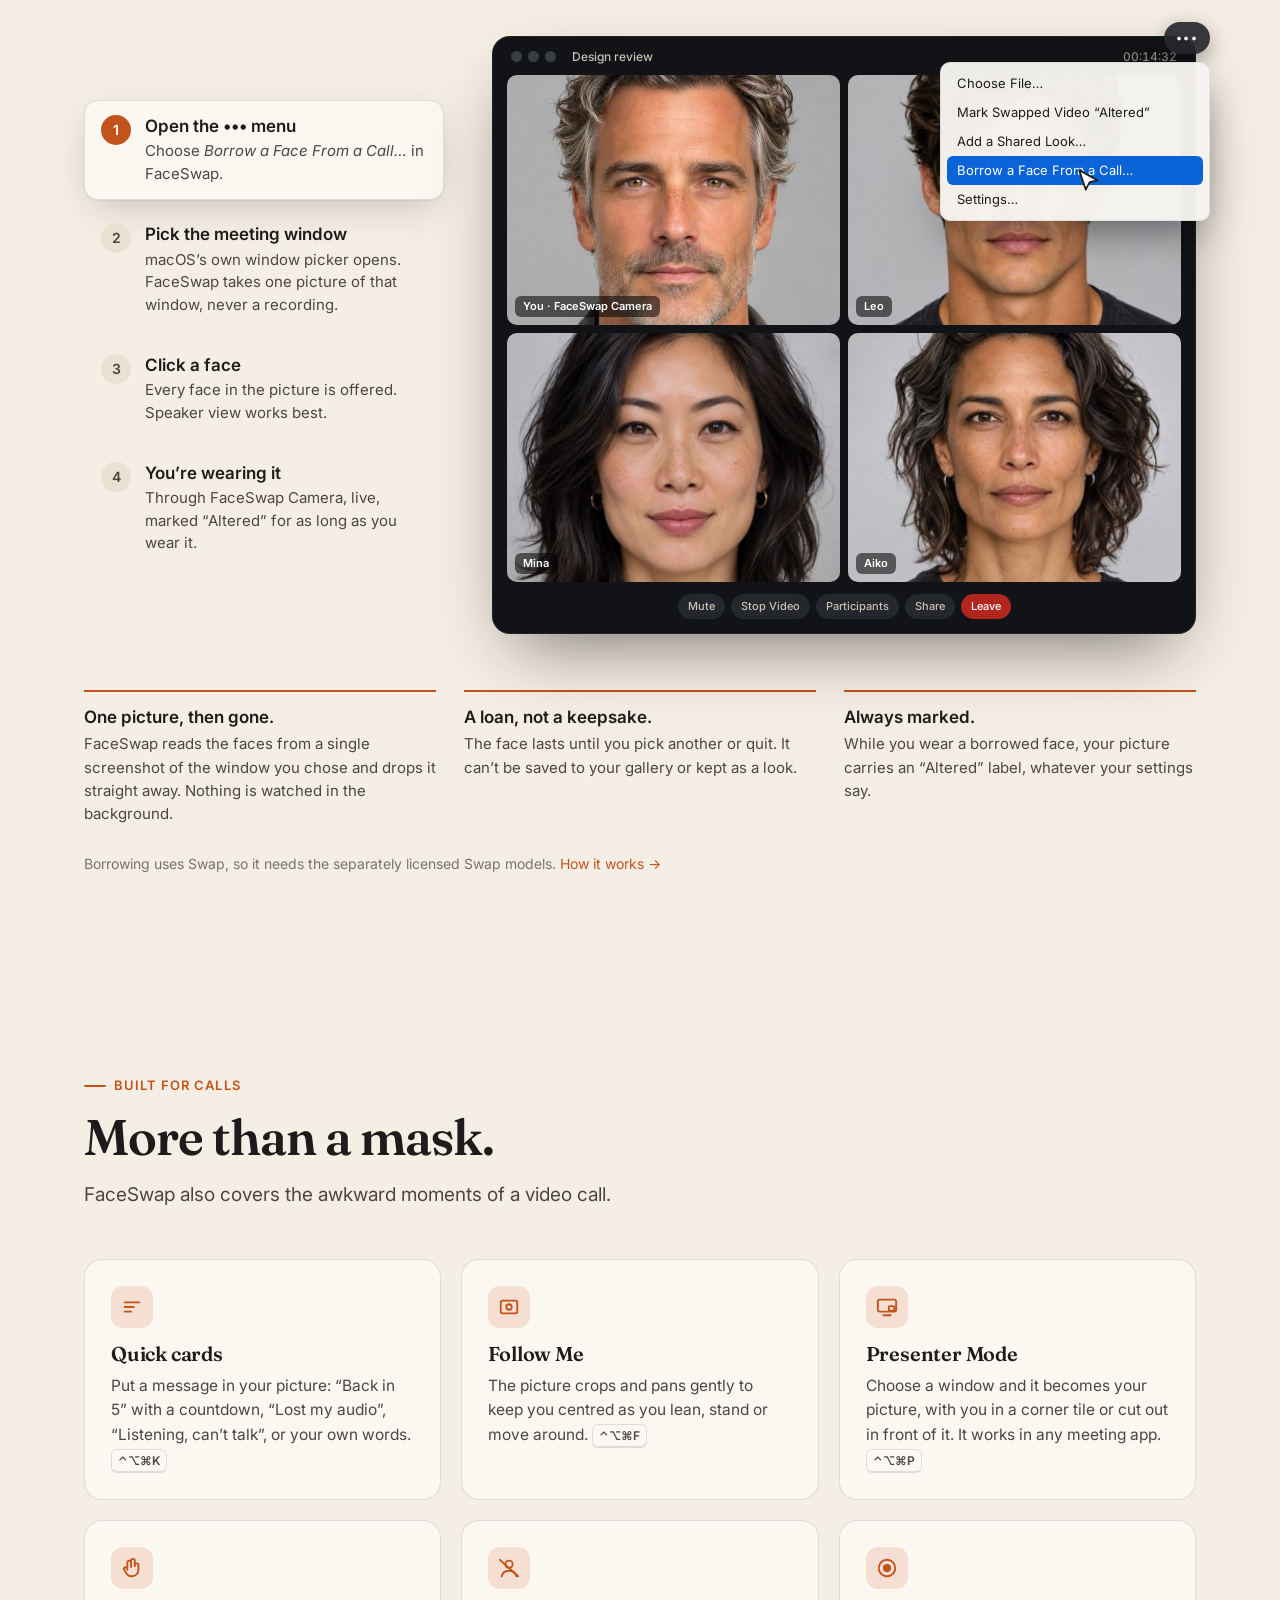
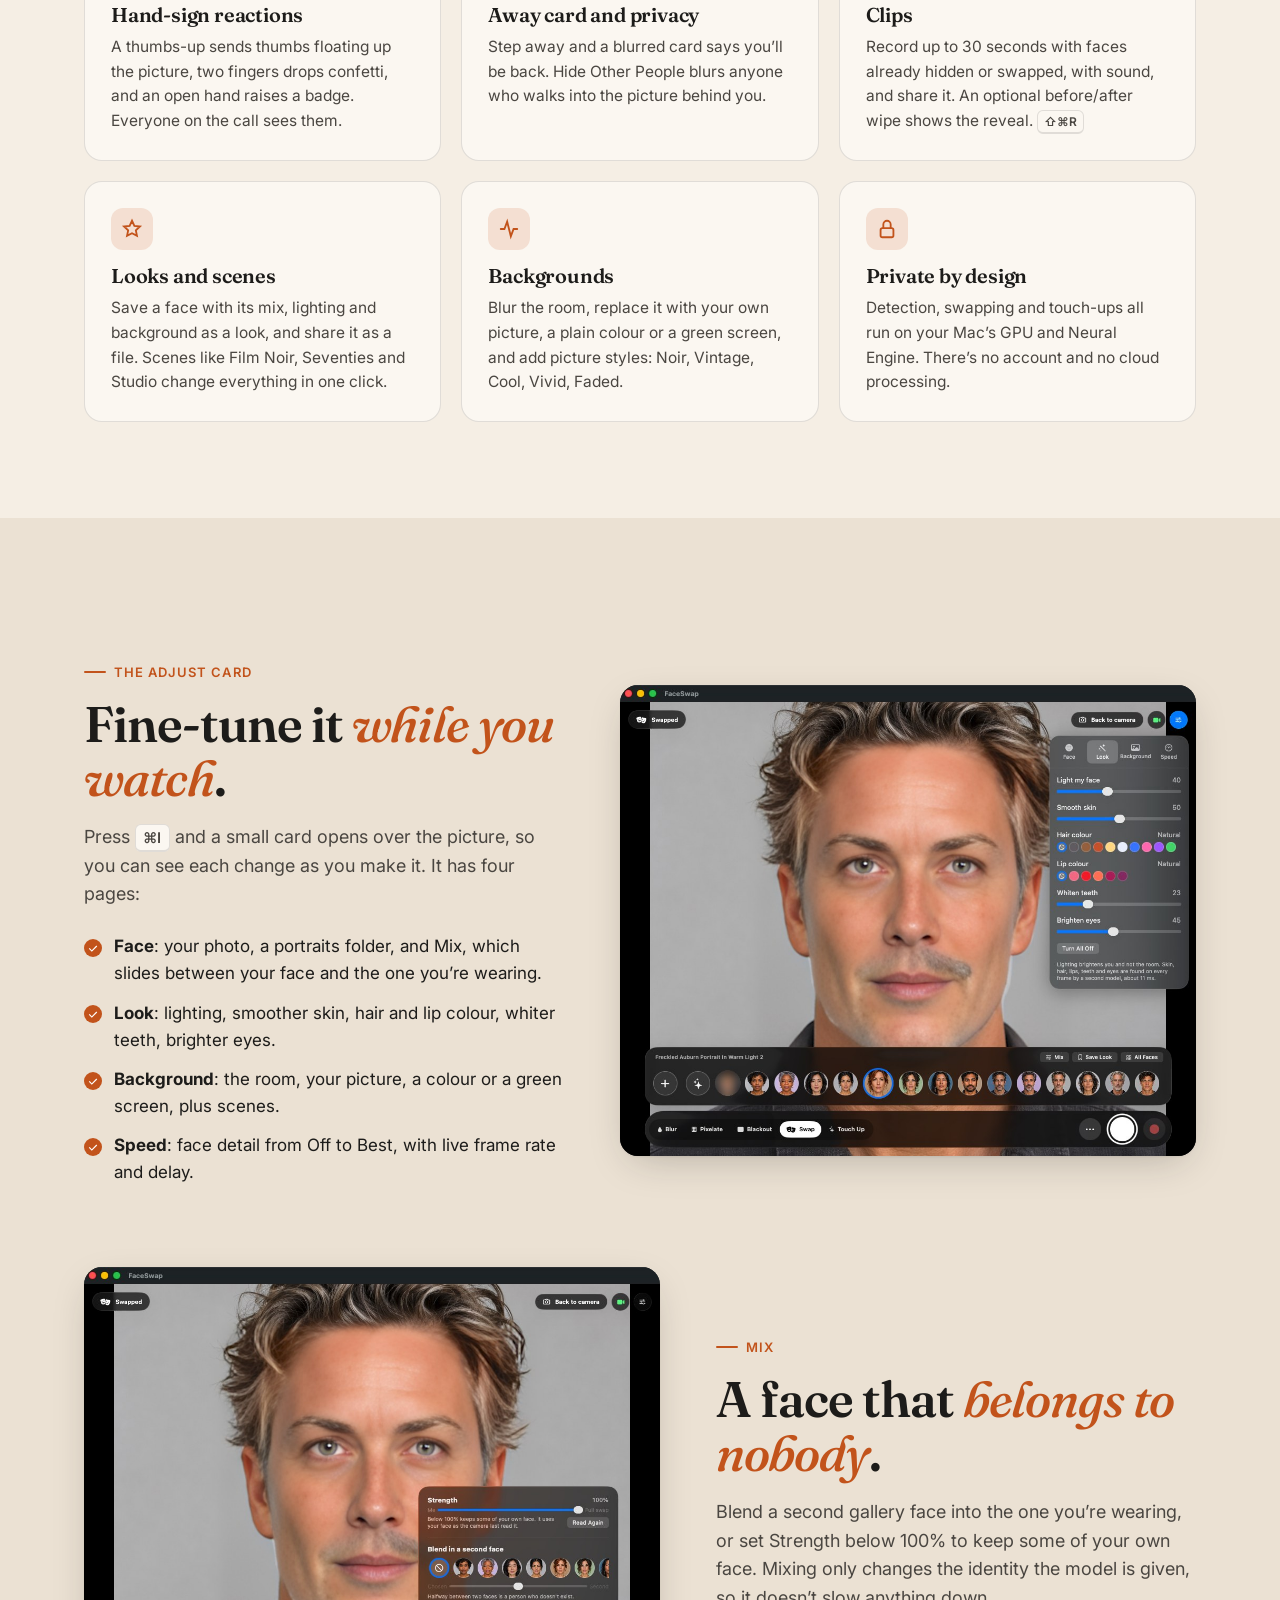
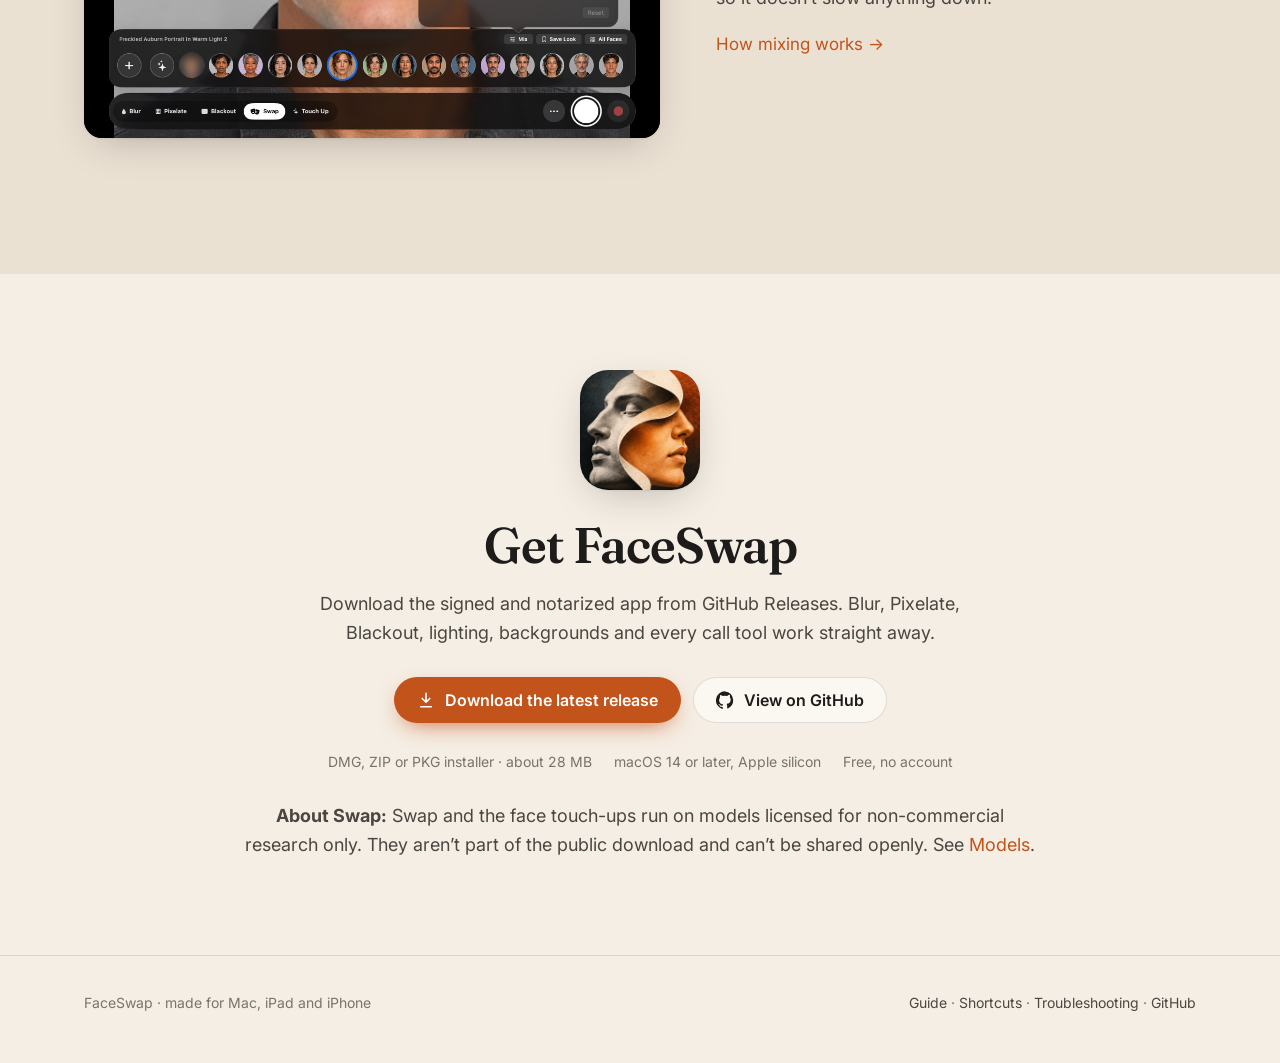
==== commit 2dea8721: "Describe local processing accurately and lead with the demo on phones Replace the "0 bytes of video " ====
--- a/index.html
+++ b/index.html
@@ -36,7 +36,7 @@
     <div>
       <div class="eyebrow">For Mac · iPad · iPhone</div>
       <h1>Show up on camera <em>as anyone</em>. Or as no one.</h1>
-      <p class="lede">FaceSwap blurs, pixelates, blacks out or swaps your face live, then hands the result to Zoom, Meet, FaceTime, Teams and your browser as an ordinary camera. Every frame is processed on your Mac, and nothing is uploaded.</p>
+      <p class="lede">FaceSwap blurs, pixelates, blacks out or swaps your face live, then hands the result to Zoom, Meet, FaceTime, Teams and your browser as an ordinary camera. Every frame is processed on your Mac. FaceSwap uploads no video; your meeting app sends the finished picture, just as it would from any camera.</p>
       <div class="cta-row">
         <a class="btn btn-primary" href="#download">
           <svg viewBox="0 0 24 24" fill="currentColor" aria-hidden="true"><path d="M16.4 12.6c0-2.4 2-3.6 2.1-3.7-1.1-1.7-2.9-1.9-3.5-1.9-1.5-.2-2.9.9-3.7.9-.8 0-1.9-.9-3.2-.8-1.6 0-3.1 1-4 2.4-1.7 3-.4 7.4 1.2 9.8.8 1.2 1.8 2.5 3 2.4 1.2 0 1.7-.8 3.1-.8 1.5 0 1.9.8 3.2.8 1.3 0 2.1-1.2 2.9-2.4.9-1.4 1.3-2.7 1.3-2.8 0 0-2.4-1-2.4-3.9zM14 5.4c.7-.8 1.1-1.9 1-3-1 0-2.1.7-2.8 1.5-.6.7-1.2 1.8-1 2.9 1 .1 2.1-.6 2.8-1.4z"/></svg>
@@ -64,7 +64,7 @@
     <div class="facts">
       <div><b>5</b><span>styles: Blur, Pixelate, Blackout, Swap and Touch Up</span></div>
       <div><b>~20 fps</b><span>live face swap on an M4 Pro</span></div>
-      <div><b>0 bytes</b><span>of video sent anywhere</span></div>
+      <div><b>On your Mac</b><span>every frame is processed locally; your call app sends the result</span></div>
       <div><b>Any app</b><span>that can pick a camera</span></div>
     </div>
   </div>
--- a/style.css
+++ b/style.css
@@ -94,6 +94,7 @@
 .hero { padding: 72px 0 40px; overflow: hidden; }
 .hero-grid { display: grid; grid-template-columns: 1.02fr 1fr; gap: 56px; align-items: center; }
 @media (max-width: 920px) { .hero-grid { grid-template-columns: 1fr; gap: 40px; } }
+@media (max-width: 640px) { .hero { padding-top: 24px; } .hero-grid { gap: 28px; } .hero-grid > :last-child { order: -1; } }
 .eyebrow { display: inline-flex; align-items: center; gap: 8px; font: 600 13px/1 var(--sans); letter-spacing: .08em; text-transform: uppercase; color: var(--rust); margin-bottom: 18px; }
 .eyebrow::before { content: ""; width: 22px; height: 2px; background: currentColor; border-radius: 2px; }
 h1, h2, h3 { font-family: var(--serif); font-weight: 600; letter-spacing: -.02em; line-height: 1.08; margin: 0; }
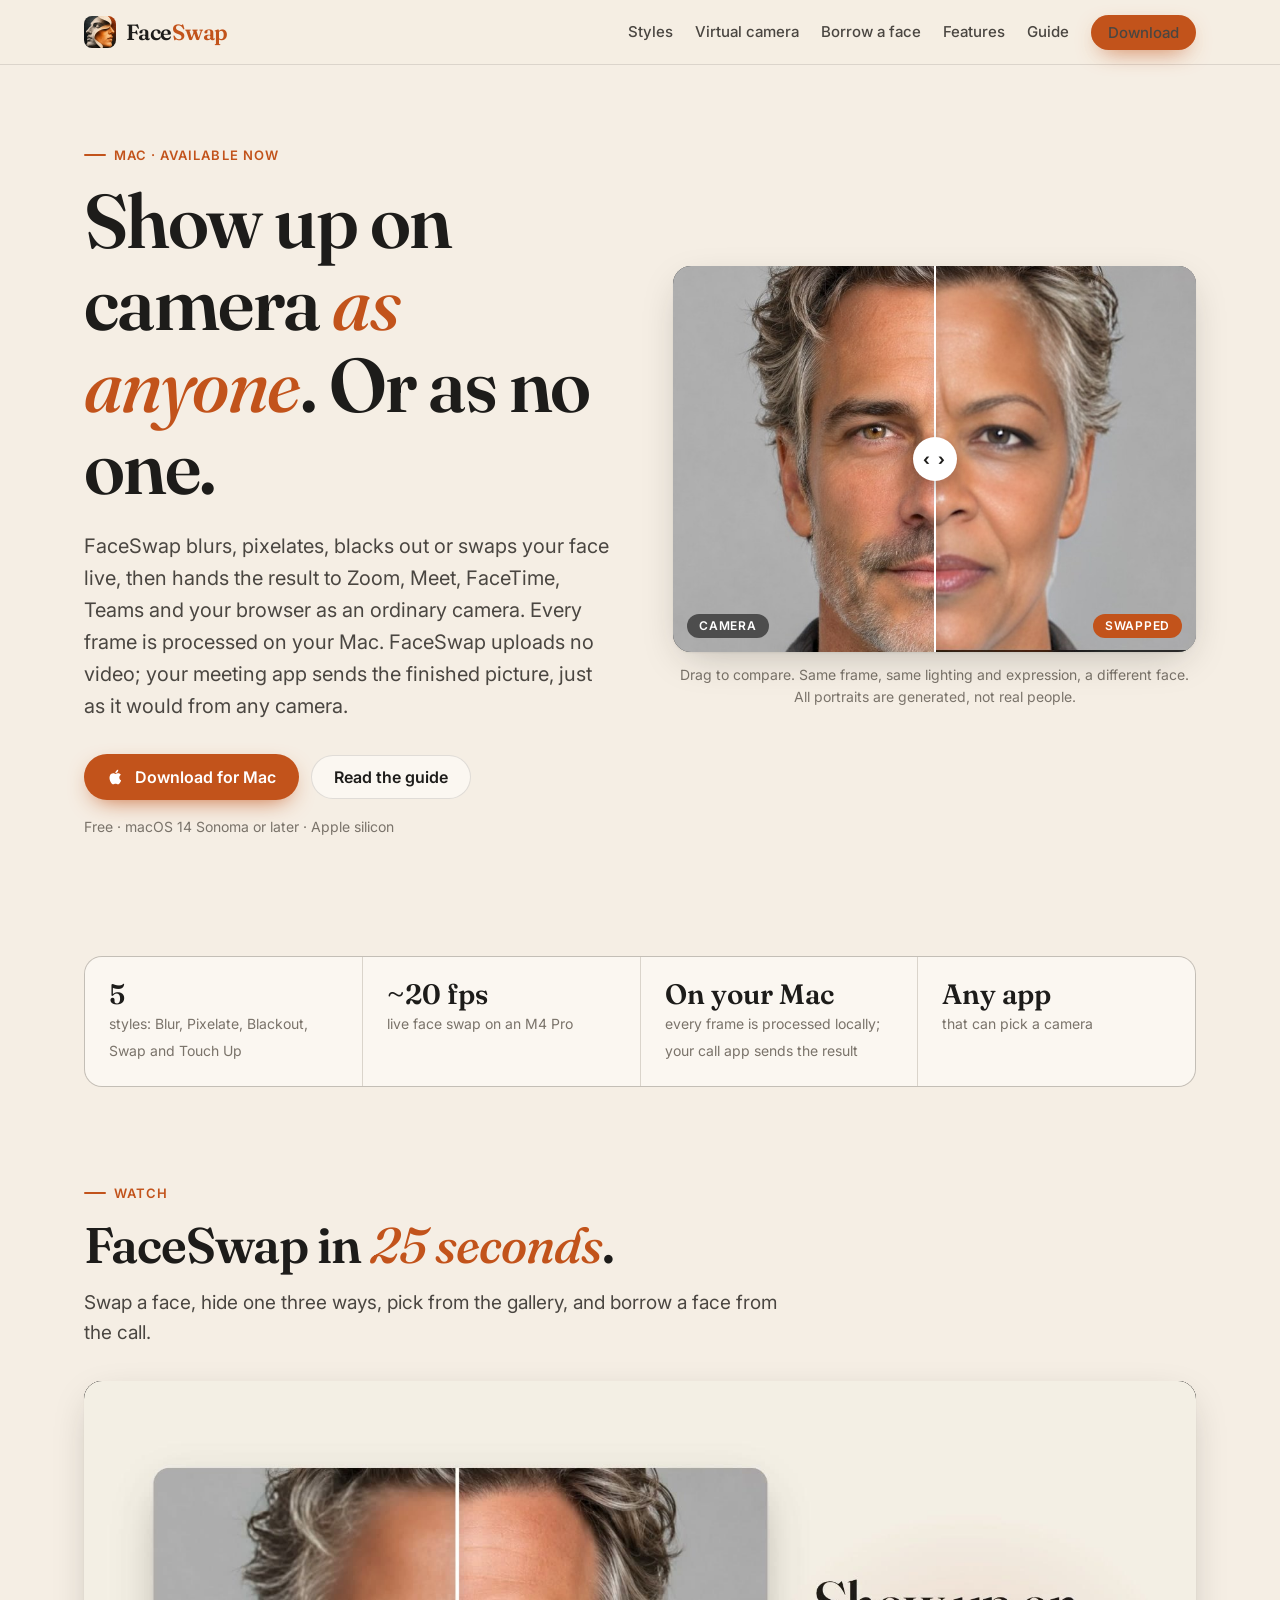
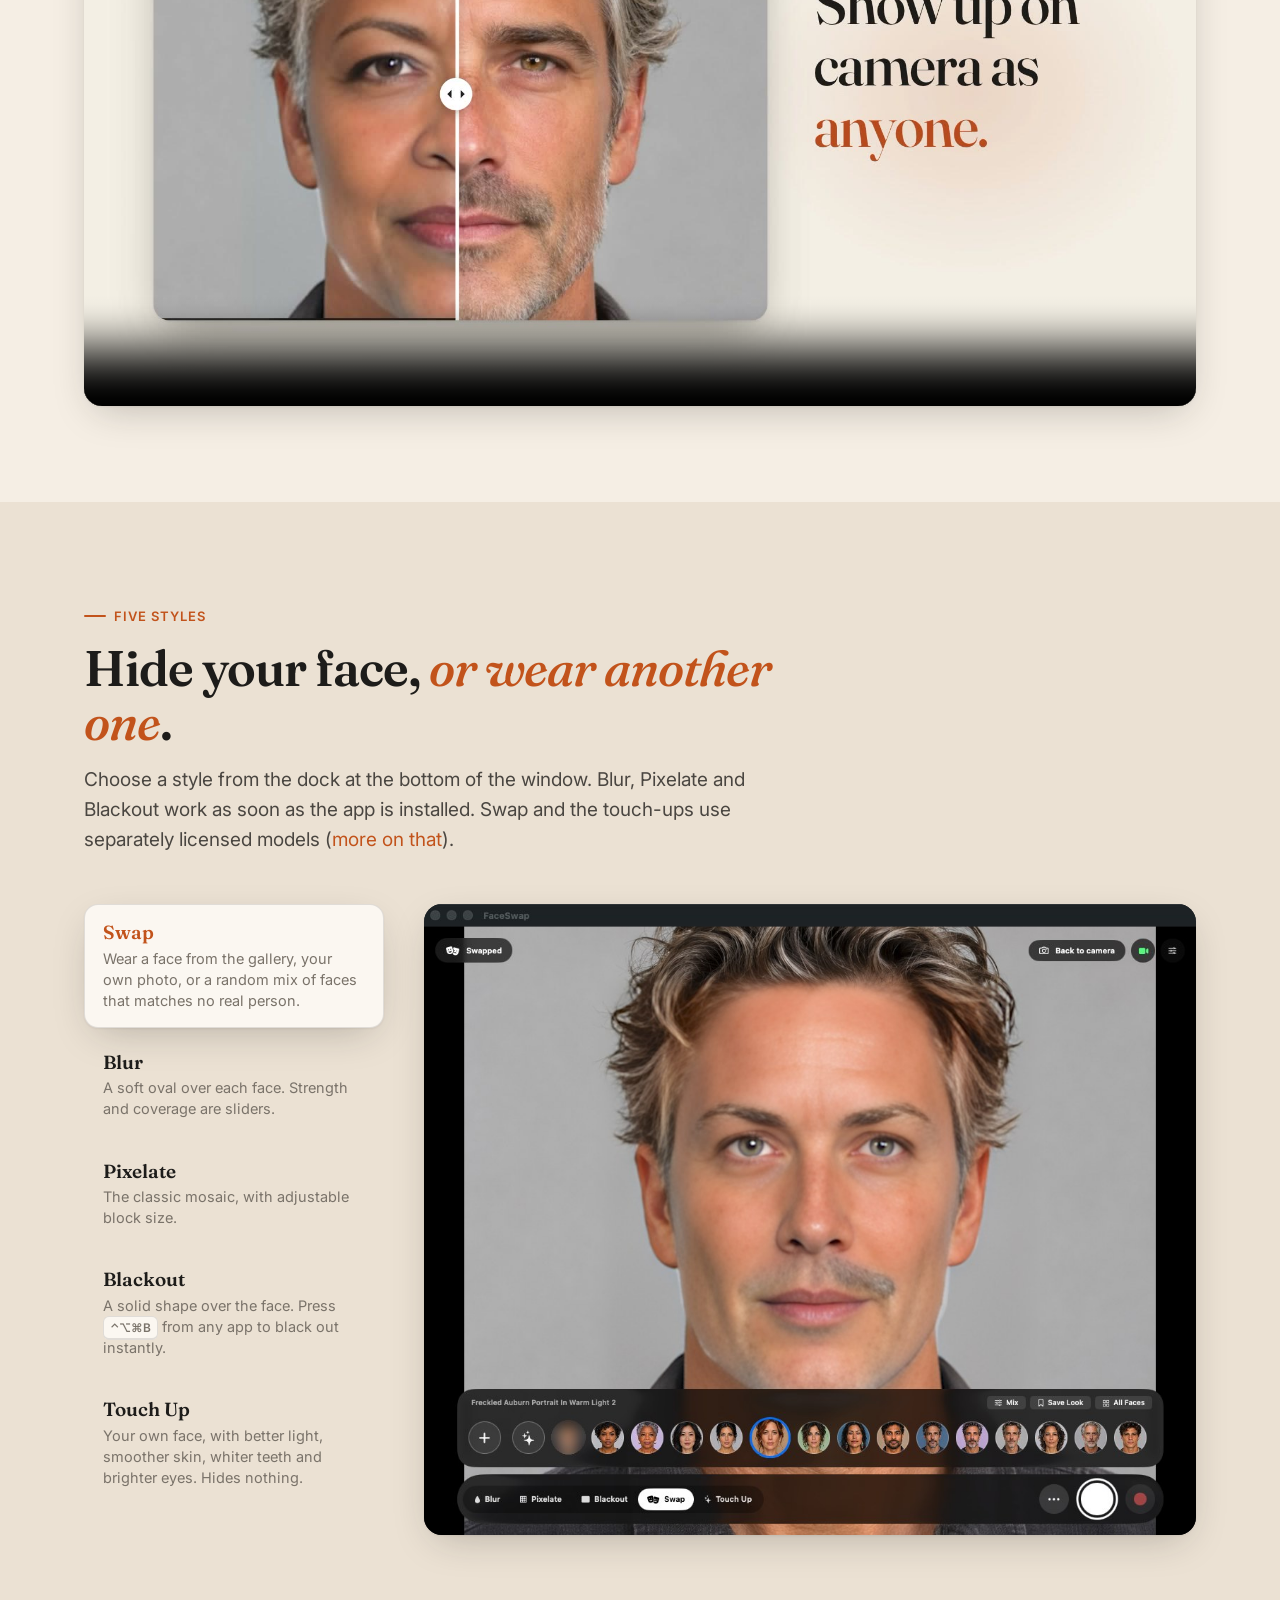
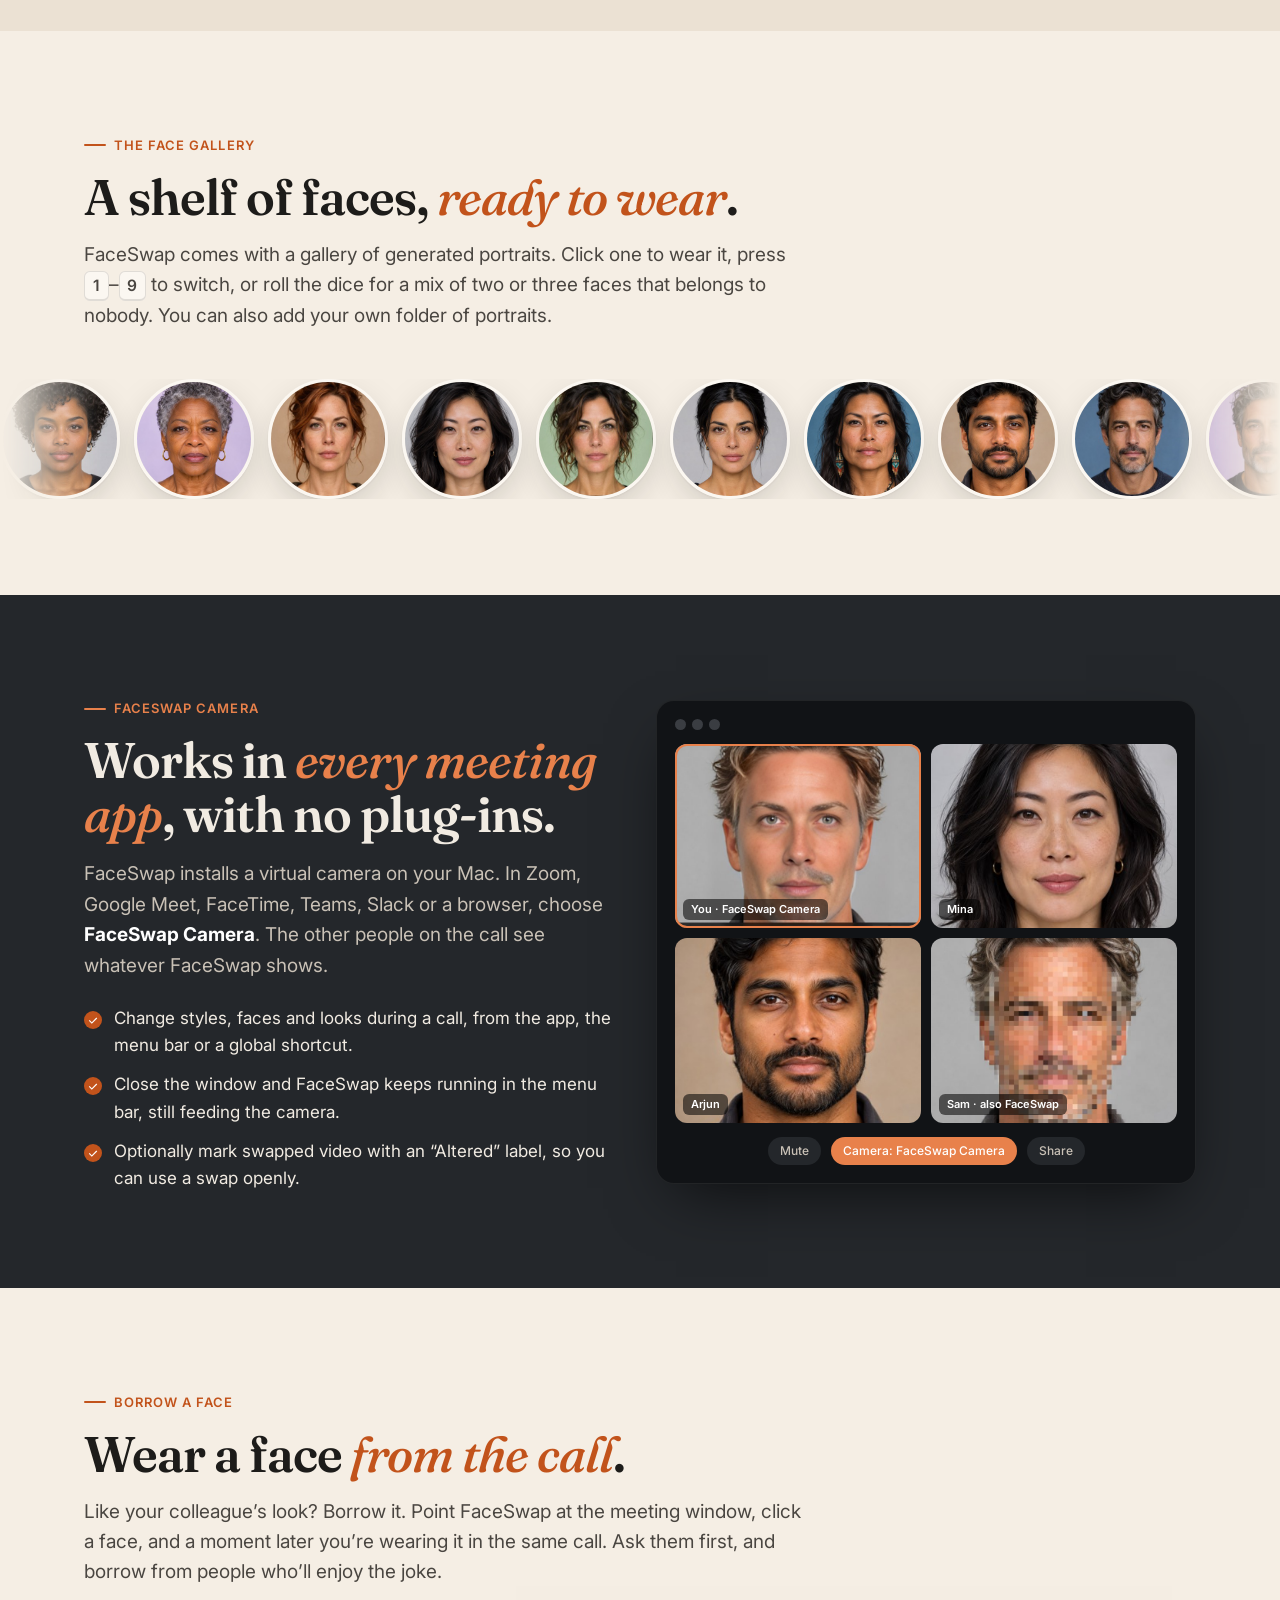
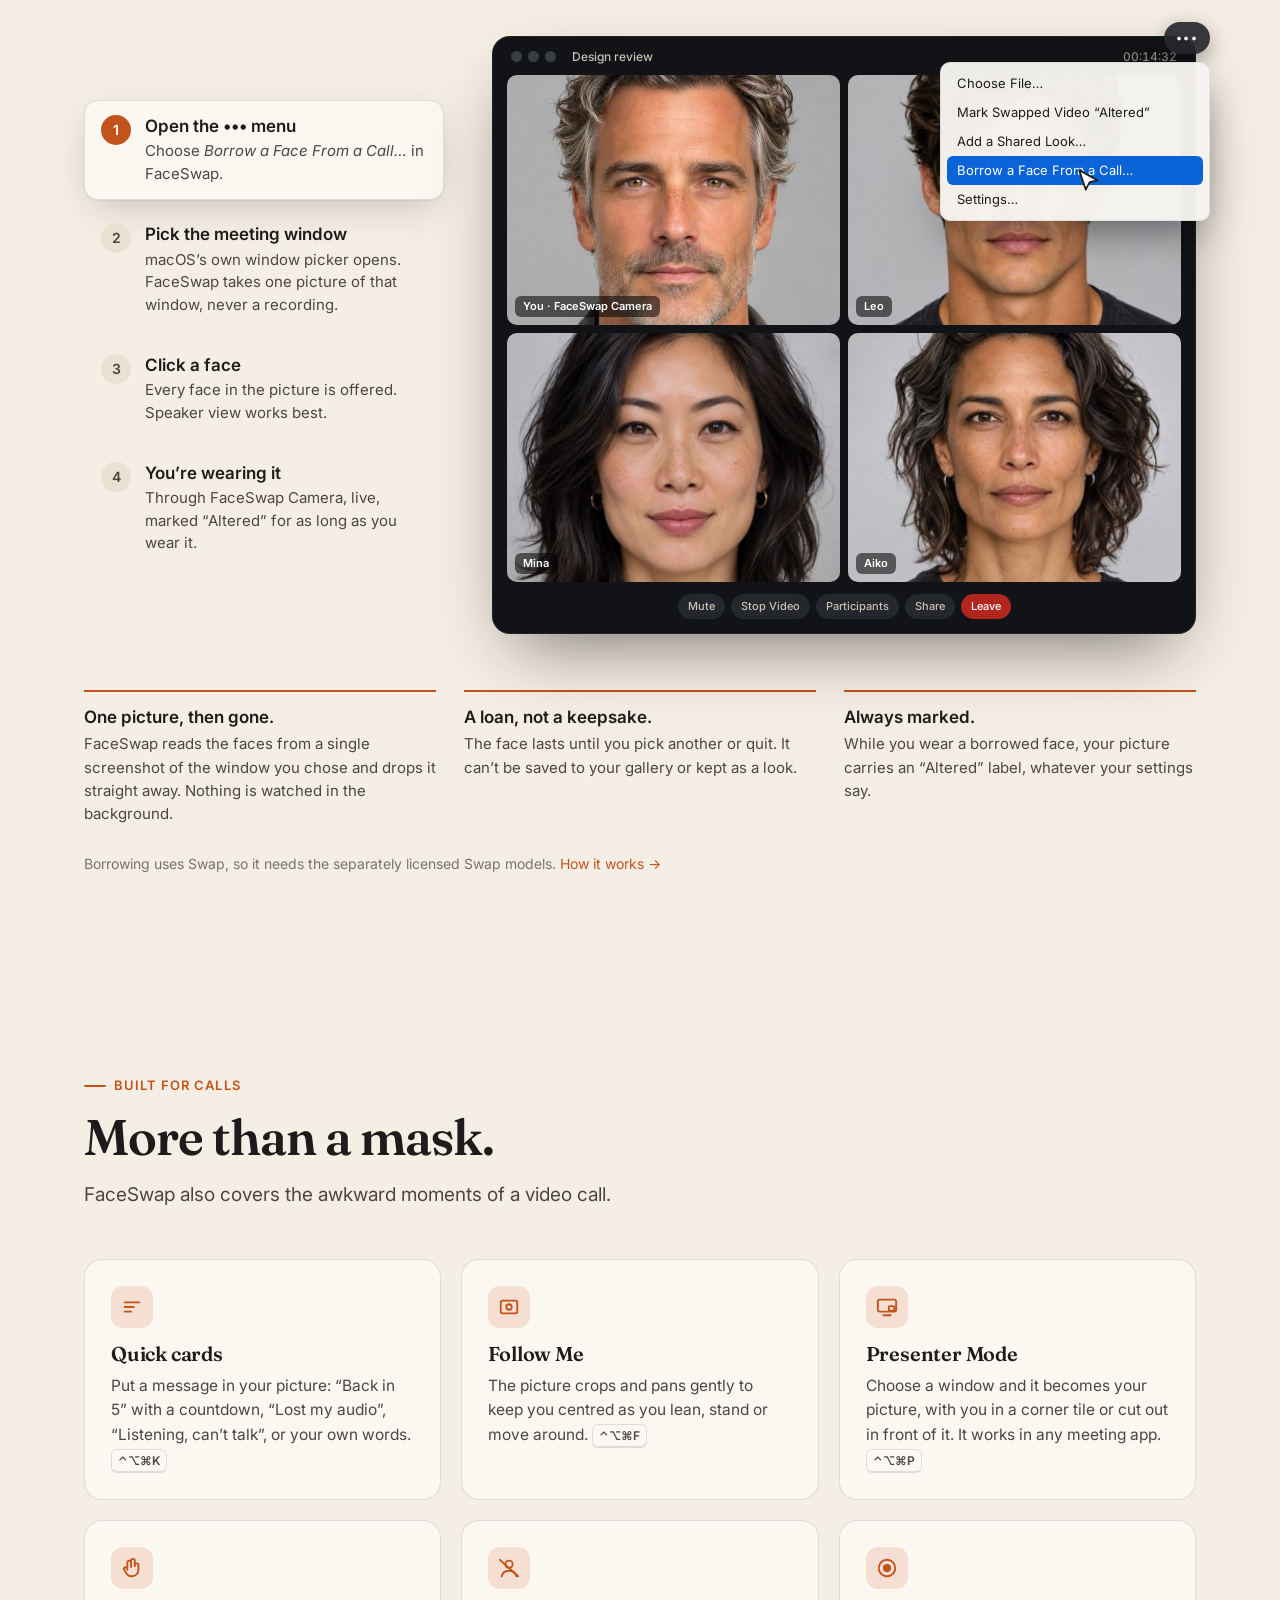
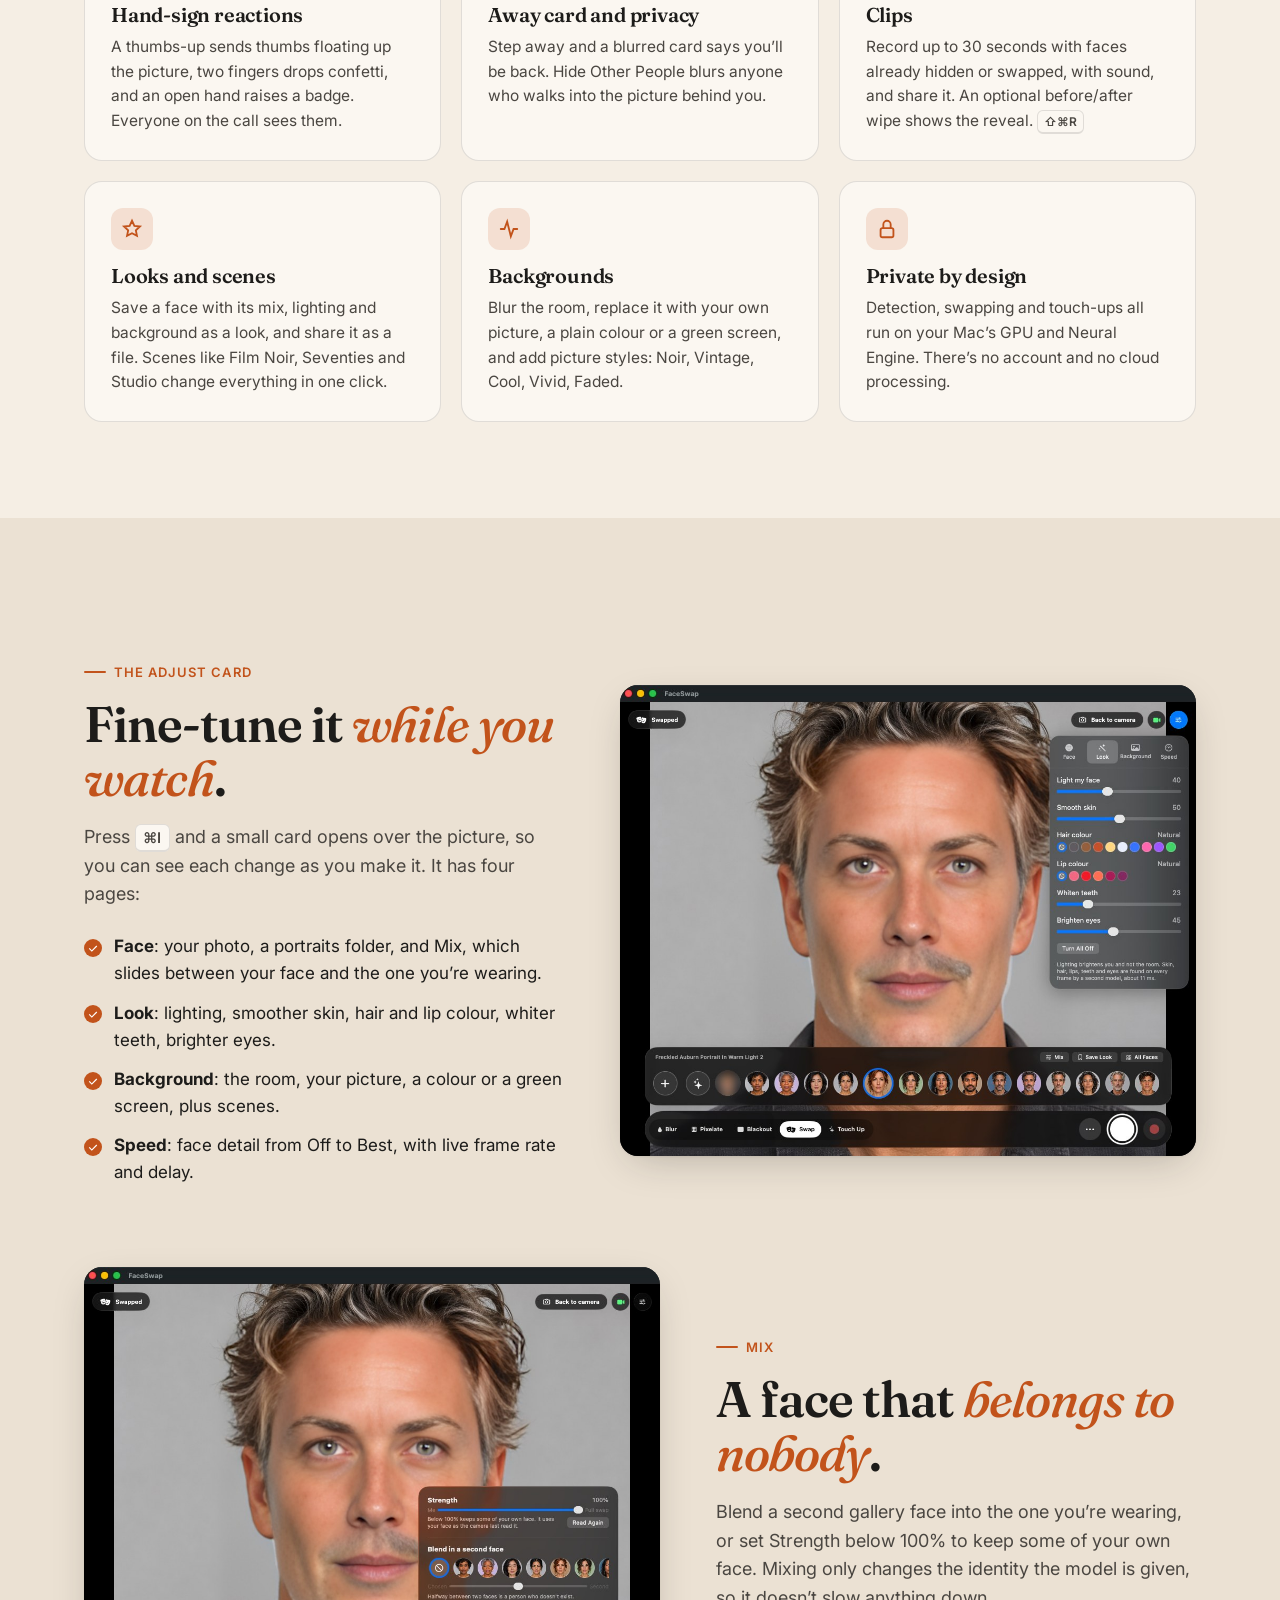
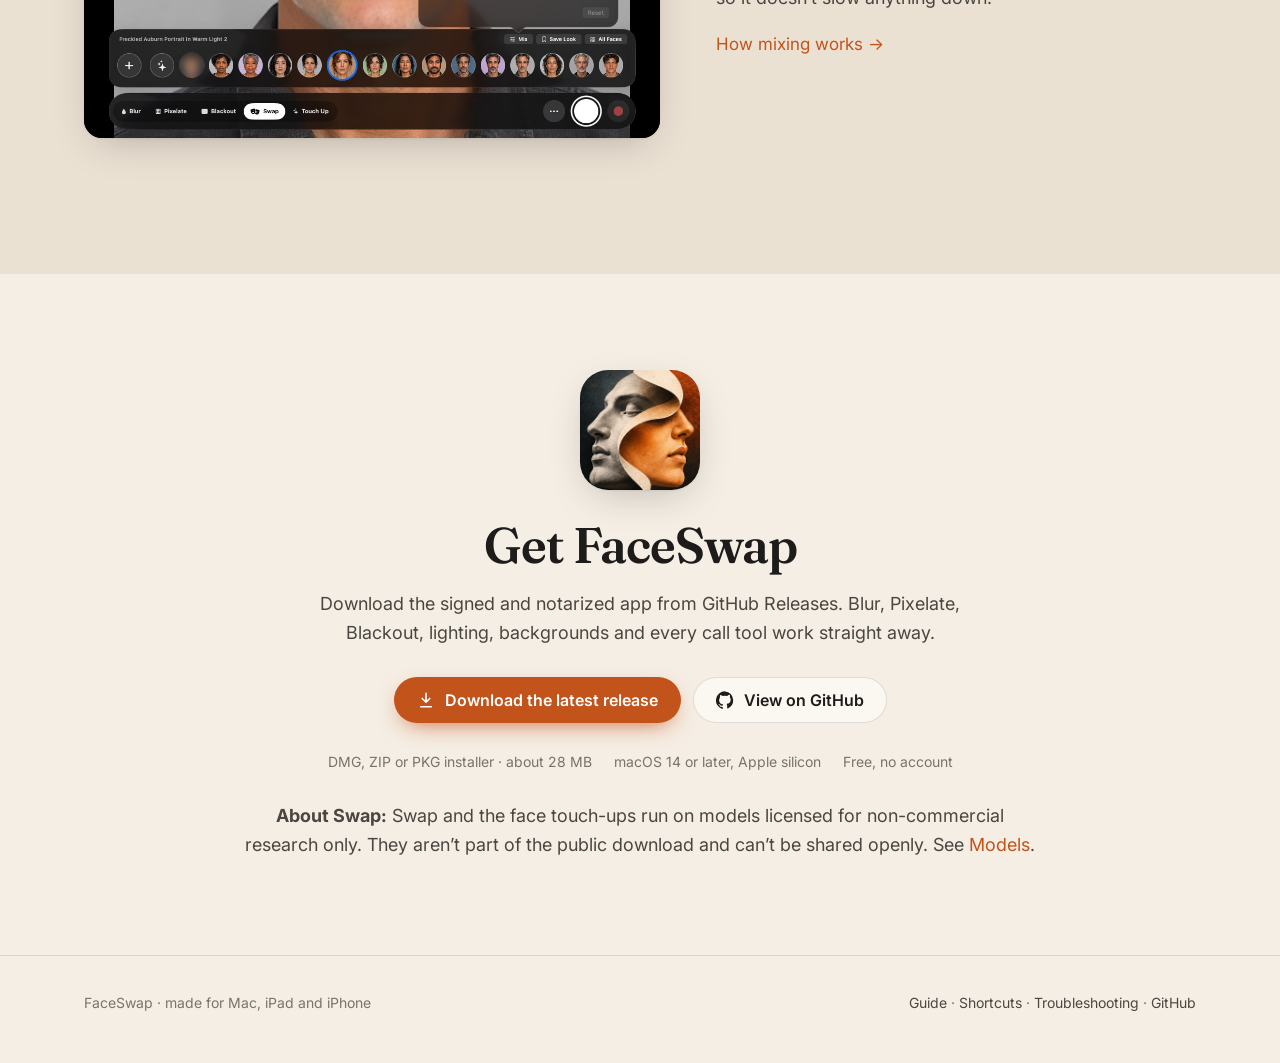
==== commit 0bac3d28: "Say the Mac app is available now in the home page eyebrow Co-Authored-By: Claude Opus 5.5 <noreply@a" ====
--- a/index.html
+++ b/index.html
@@ -34,7 +34,7 @@
 <header class="hero">
   <div class="wrap hero-grid">
     <div>
-      <div class="eyebrow">For Mac · iPad · iPhone</div>
+      <div class="eyebrow">Mac · Available now</div>
       <h1>Show up on camera <em>as anyone</em>. Or as no one.</h1>
       <p class="lede">FaceSwap blurs, pixelates, blacks out or swaps your face live, then hands the result to Zoom, Meet, FaceTime, Teams and your browser as an ordinary camera. Every frame is processed on your Mac. FaceSwap uploads no video; your meeting app sends the finished picture, just as it would from any camera.</p>
       <div class="cta-row">
